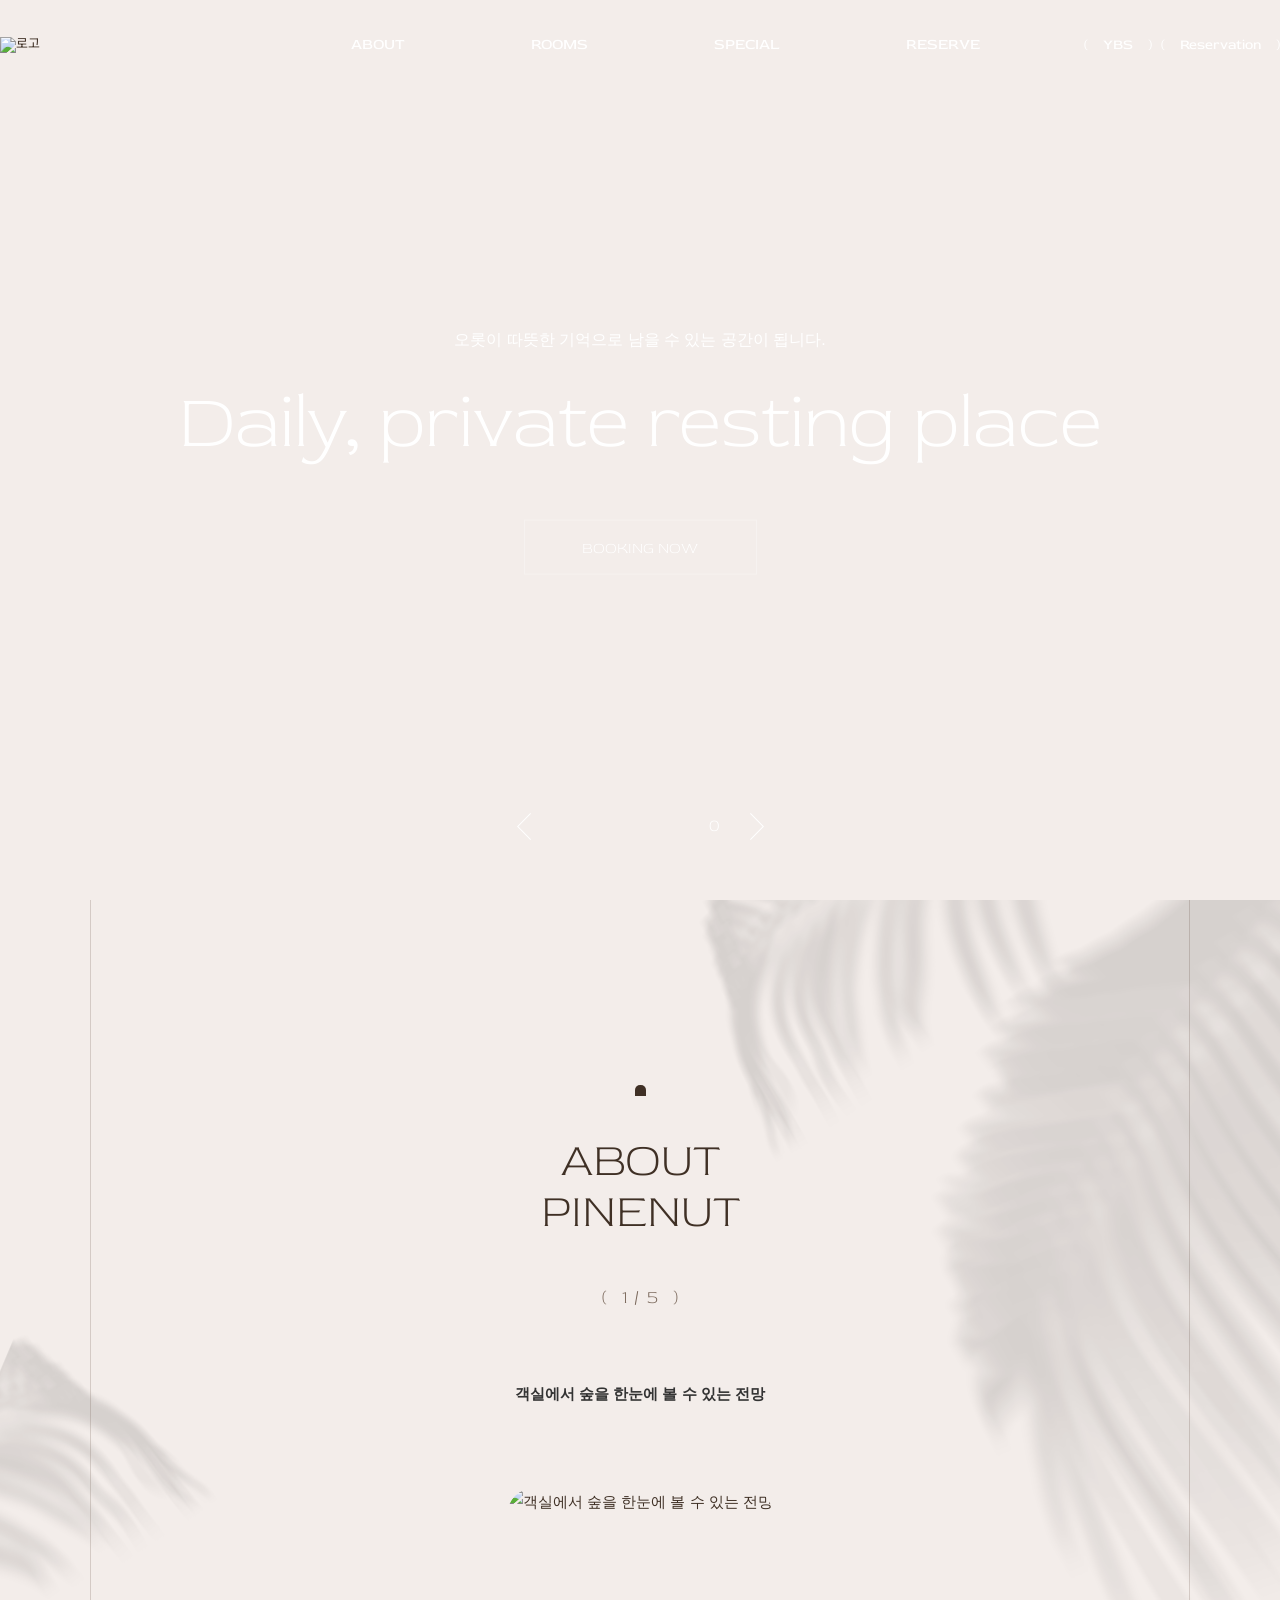
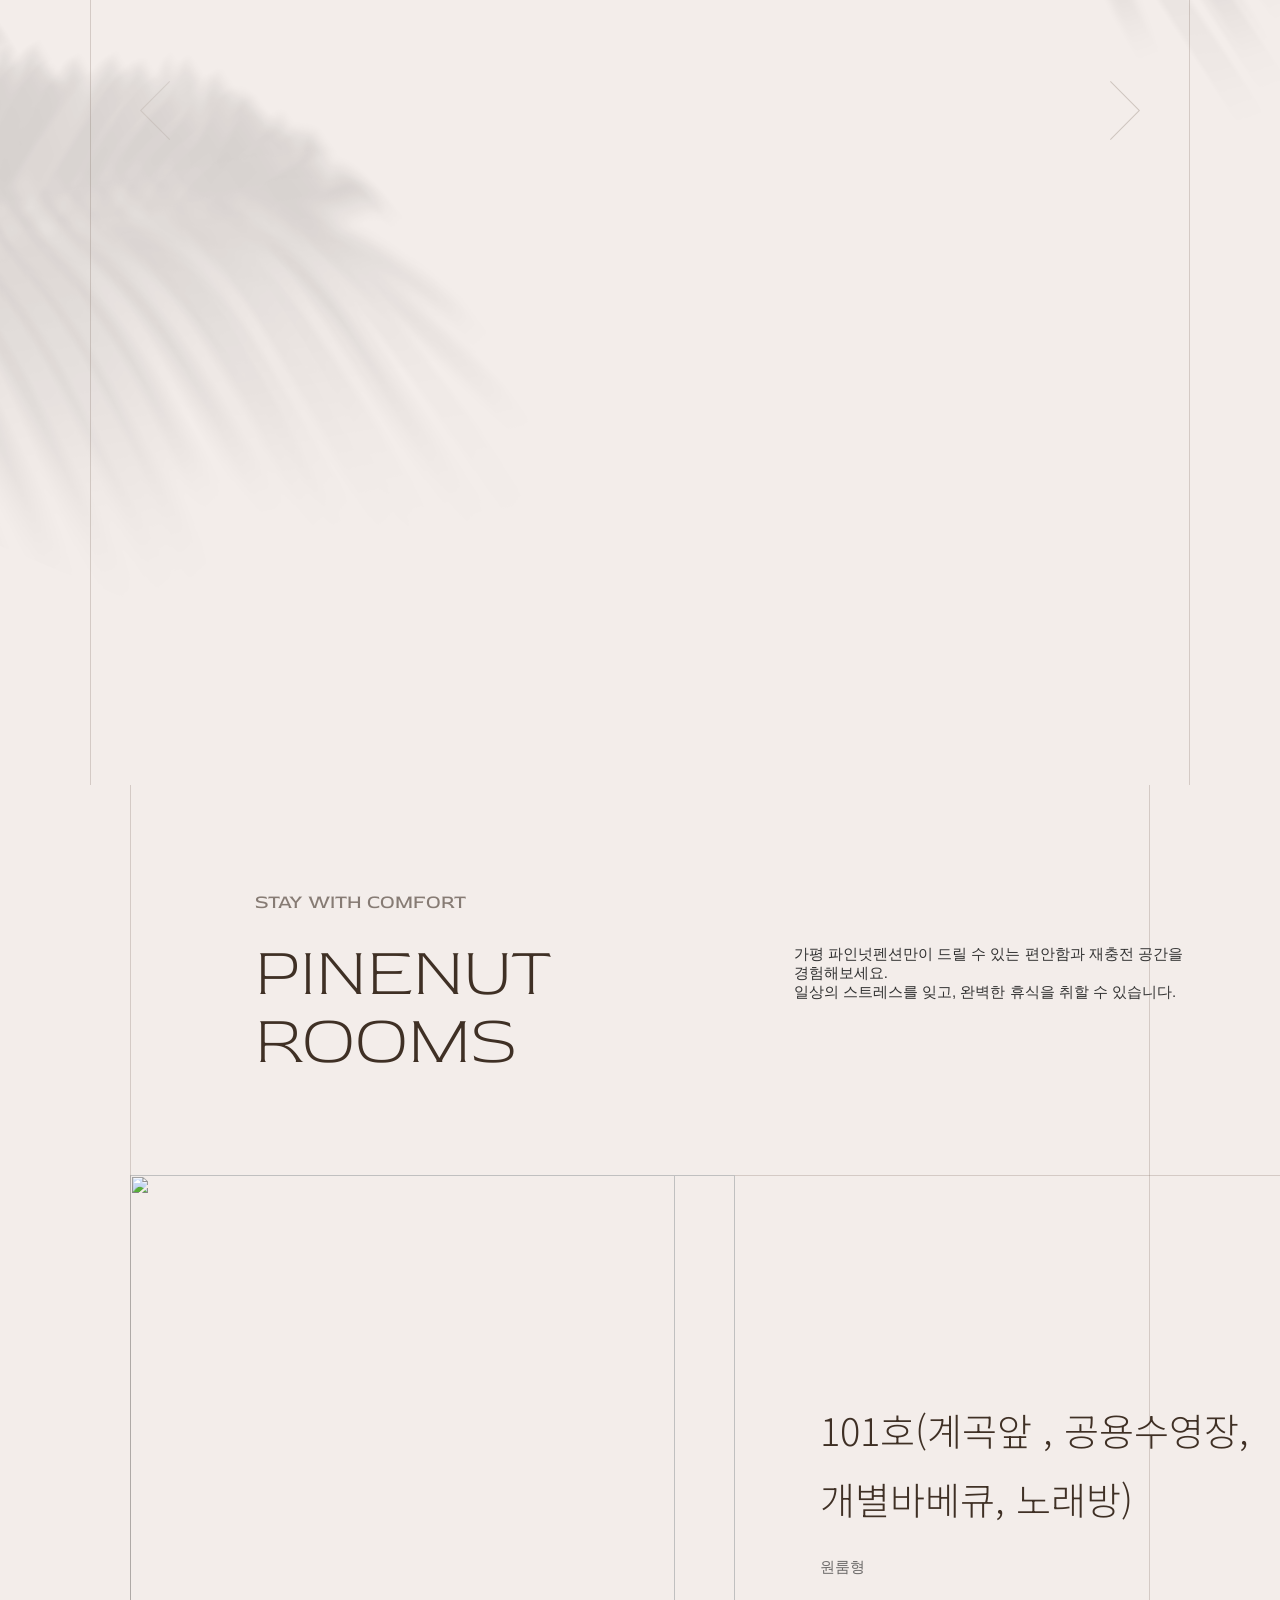
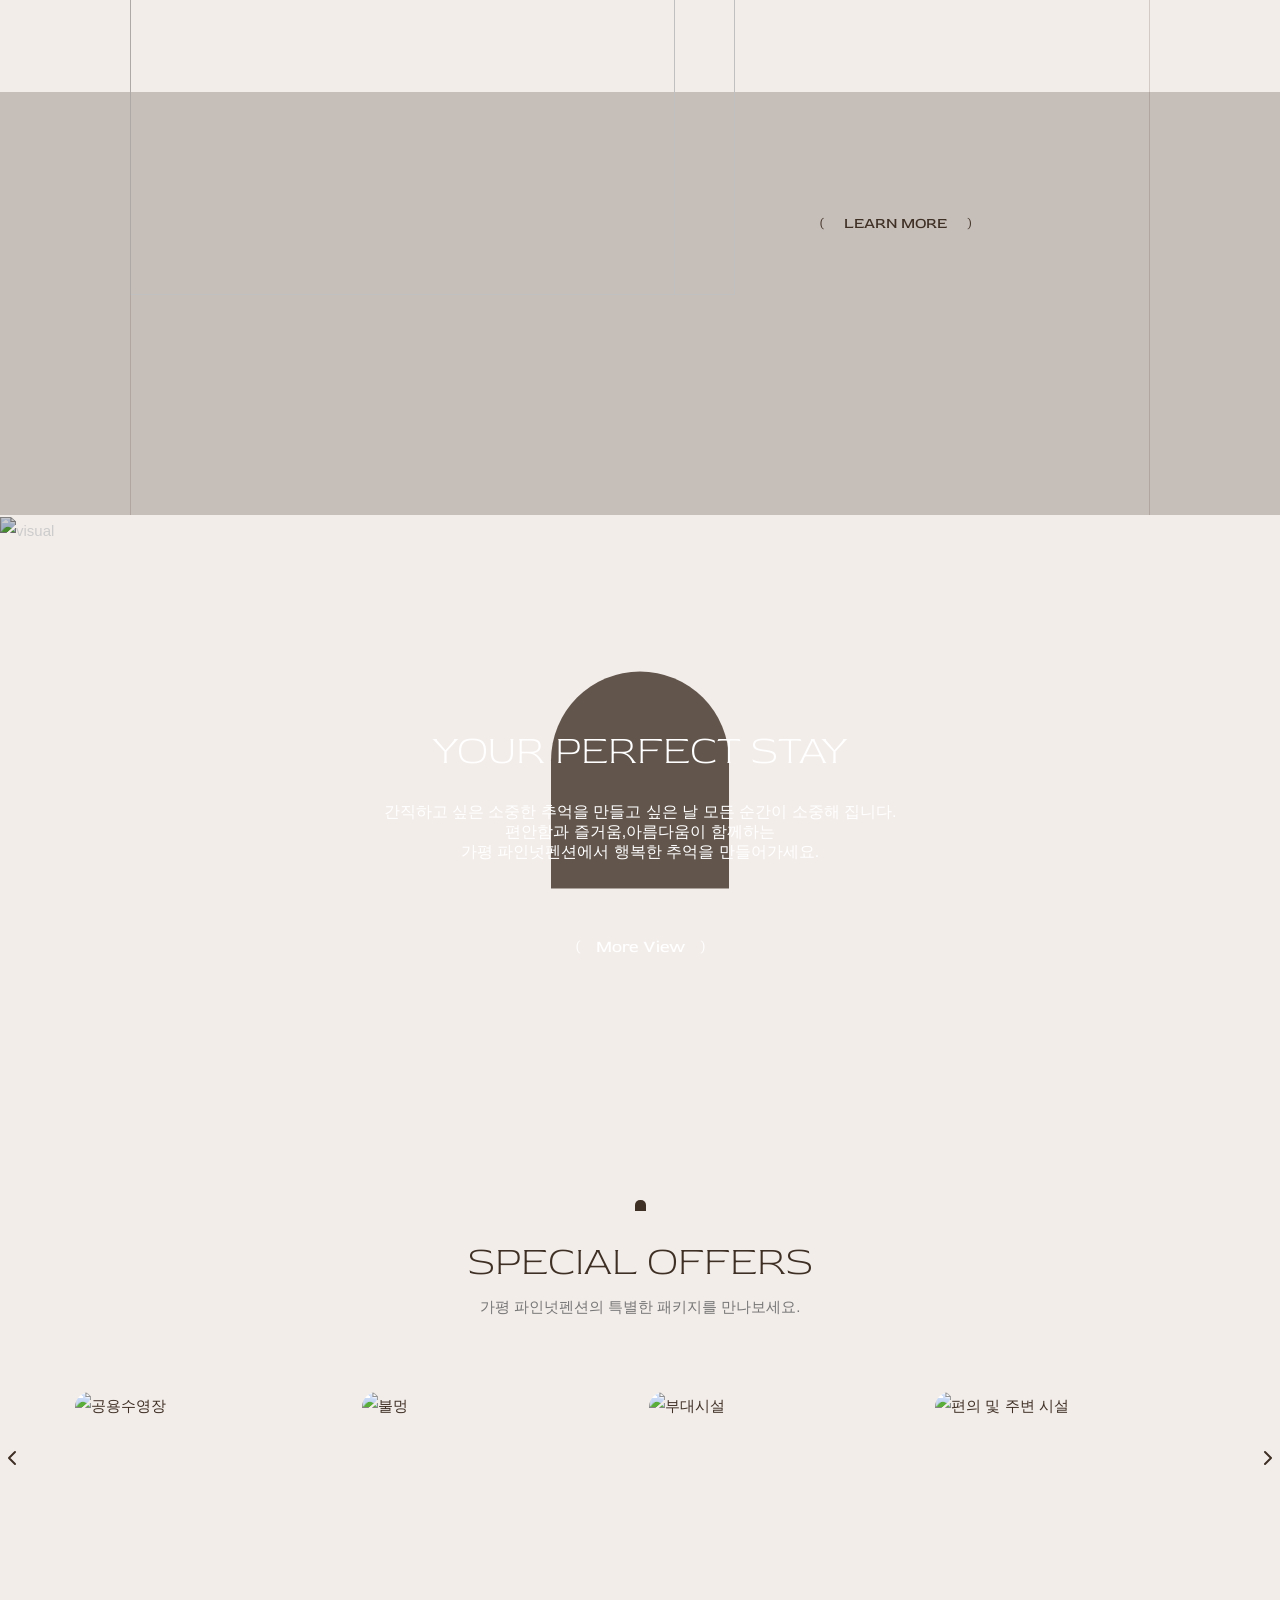
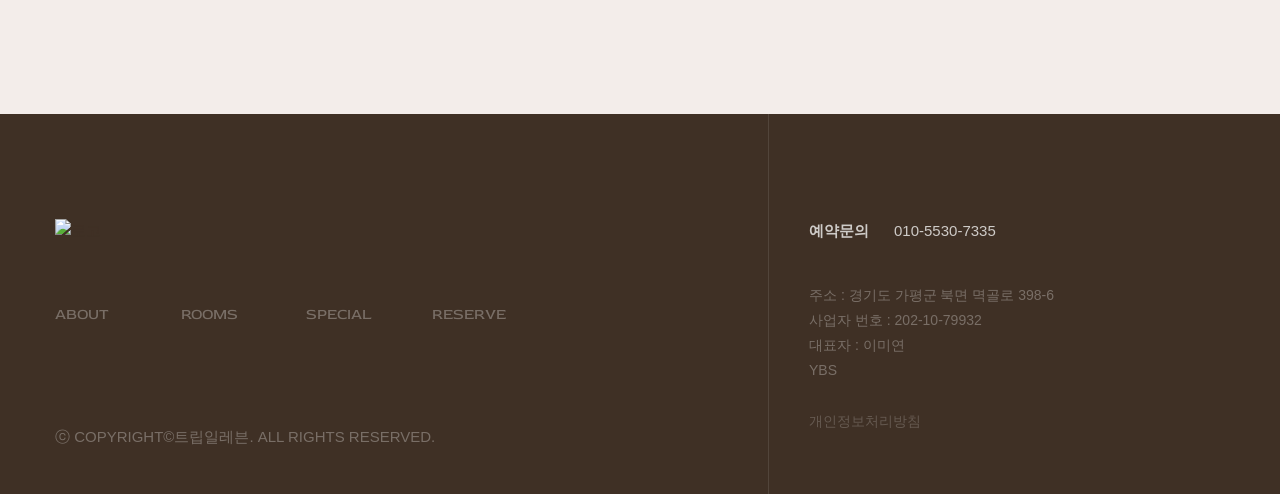
==== index.html @ 6491af7f "Deploy site files" ====
<!DOCTYPE html>
<html lang="ko">
<head>
    <meta charset="UTF-8">
    <meta name="viewport" content="width=device-width, initial-scale=1.0">
    <link rel="icon" href="data:,">
    <title>가평 파인넛펜션 - 홈</title>

    <link rel="stylesheet" href="styles/swiper-bundle.min.css" />
    <link rel="stylesheet" href="https://unpkg.com/aos@next/dist/aos.css" />
    <link rel="stylesheet" href="styles/theme.css">
    <link rel="stylesheet" href="styles/common.css">
    <link rel="stylesheet" href="styles/style.css">
    <link rel="stylesheet" href="styles/popup.css">

    <script src="https://code.jquery.com/jquery-latest.min.js"></script>
    <script src="js/swiper-bundle.min.js"></script>
    <script src="https://unpkg.com/aos@next/dist/aos.js"></script>
    <script src="js/header-footer-loader.js"></script>
  <!-- Open Graph Meta Tags for Social Media -->
  <meta property="og:type" content="website" />
  <meta property="og:title" content="가평 파인넛펜션 - 홈" />
  <meta property="og:description" content="푸른 자연과 맑은 공기가 함께하는 가평 파인넛 펜션은 조용하고 아늑한 분위기 속에서 프라이빗한 휴식을 즐길 수 있는 공간입니다." />
  <meta property="og:image" content="https://bookingplay-media.s3.amazonaws.com/item_images/2026/07/07/7Xax8EjkGIKP.jpg" />
  <meta property="og:url" content="https://pinenut.kr" />

  <!-- Twitter Card Meta Tags -->
  <meta name="twitter:card" content="summary_large_image" />
  <meta name="twitter:title" content="가평 파인넛펜션 - 홈" />
  <meta name="twitter:description" content="푸른 자연과 맑은 공기가 함께하는 가평 파인넛 펜션은 조용하고 아늑한 분위기 속에서 프라이빗한 휴식을 즐길 수 있는 공간입니다." />
  <meta name="twitter:image" content="https://bookingplay-media.s3.amazonaws.com/item_images/2026/07/07/7Xax8EjkGIKP.jpg" />
  <meta name="naver-site-verification" content="420d30ea009c12735ab26eb58b583b5fc1321a69" />
  <meta name="google-site-verification" content="0yU8gIM7d6I5ftsuNxbdwpnqr_MDn_bVInt5Iu0tErE" />
</head>
<body>
    <div id="sh_wrapper">
    <main id="sh_container">
            <!-- sh_section [s] -->
            <section id="sh_section" style="background:var(--color-primary)">
                <!-- main_banner [s] -->
                <!-- MAPPER: customFields.pages.index.sections[0].hero.images[isSelected] 동적 배경이미지 적용 -->
                <article>
                    <div id="main_banner">
                        <div class="swiper-container main_slide">
                            <div class="swiper-wrapper" data-index-hero-slides>
                                <div class="swiper-slide" style="background-size:cover;"></div>
                                <div class="swiper-slide" style="background-size:cover;"></div>
                                <div class="swiper-slide" style="background-size:cover;"></div>
                                <div class="swiper-slide" style="background-size:cover;"></div>
                                <div class="swiper-slide" style="background-size:cover;"></div>
                                <div class="swiper-slide" style="background-size:cover;"></div>
                                <div class="swiper-slide" style="background-size:cover;"></div>
                                <div class="swiper-slide" style="background-size:cover;"></div>
                                <div class="swiper-slide" style="background-size:cover;"></div>
                            </div>
                        </div>
                        <div class="txt" data-aos="fade-up">
                            <!-- MAPPER: customFields.pages.index.sections[0].hero.title, description -->
                            <div class="main_txt">
                                <p data-index-hero-description></p>
                                <span data-index-hero-title></span>
                                <a href="#!" data-booking-link>BOOKING NOW</a>
                            </div>
                        </div>
                        <div class="controls">
                            <button type="button" class="arr prev">
                                <img src="images/main_prev.png" alt="prev">
                            </button>
                            <div class="swiper-container pager">
                                <ul class="swiper-wrapper"></ul>
                            </div>
                            <div class="swiper-progress-bar">
                                <span class="slide_progress-bar"></span>
                            </div>
                            <p class="num num02">0</p>
                            <button type="button" class="arr next">
                                <img src="images/main_next.png" alt="next">
                            </button>
                        </div>
                    </div>
                </article>
                <!-- main_banner [e] -->

                <!-- atc01 [s] -->
                <article>
                    <article id="atc01">
                        <div class="all_wrap">
                            <img src="images/shadow_top.png" class="top_bg">
                            <img src="images/shadow_bottom.png" class="bottom_bg">
                            <div data-aos="fade-up" class="aos-init">
                                <div class="tit">
                                    <div class="deco"></div>
                                    <p><span>About</span><span data-essence-description>Jajakdo Aroma</span></p>
                                </div>
                                <div class="pager"></div>
                            </div>
                            <div class="swiper-container atc01_slide" data-aos="fade-up">
                                <div class="controls">
                                    <span class="arr prev"><img src="images/left.png" alt="img01"></span>
                                    <span class="arr next"><img src="images/right.png" alt="img01"></span>
                                </div>
                                <ul class="swiper-wrapper" data-essence-slides>
                                    <!-- MAPPER: customFields.pages.index.sections[0].essence.images[isSelected] 동적 생성 -->
                                </ul>
                            </div>
                        </div>
                    </article>
                </article>
                <!-- atc01 [e] -->

                <!-- roomList [s] -->
                <article>
                    <div id="roomList">
                        <div class="all_wrap">
                            <div class="tit_area room_tit" data-aos="fade-up">
                                <!-- MAPPER: gallery.title (fallback: stay with comfort), property.englishName, gallery.description -->
                                <div data-aos="fade-right">
                                    <b data-gallery-title-comfort>stay with comfort</b>
                                    <p><span data-property-english-name></span><span>rooms</span></p>
                                </div>
                                <b data-aos="fade-left" data-gallery-description></b>
                            </div>
                            <div class="wrap" data-aos="fade-up">
                                <div class="controls">
                                    <span class="arr prev">
                                        <img src="images/left.png" alt="img01">
                                    </span>
                                    <span class="arr next">
                                        <img src="images/right.png" alt="img01">
                                    </span>
                                </div>
                                <!-- MAPPER: property.rooms[].images[0].url + name + description -->
                                <div class="room_slider swiper-container">
                                    <div class="swiper-wrapper room_slide" data-index-room-slides>
                                    </div>
                                </div>
                            </div>
                        </div>
                    </div>
                </article>
                <!-- roomList [e] -->

                <!-- atc02 [s] -->
                <!-- MAPPER: customFields.pages.index.sections[0].closing.title, description, images[isSelected] -->
                <article>
                    <div id="atc02">
                        <div class="bg">
                            <img alt="visual" data-closing-image>
                        </div>
                        <div class="txt">
                            <p data-aos="fade-up" data-closing-title>your perfect stay</p>
                            <span data-aos="fade-up" data-closing-description>
                            </span>
                            <a data-aos="fade-up" href="main.html">(<span>More View</span>)</a>
                        </div>
                    </div>
                </article>
                <!-- atc02 [e] -->

                <!-- atc03 [s] -->
                <!-- MAPPER: customFields.pages.index.sections[0].signature.title, property.facilities[].images[isSelected] + name -->
                <article>
                    <div id="atc03" data-aos="fade-up">
                        <div class="tit">
                            <div class="deco"></div>
                            <p><span data-index-signature-title></span></p>
                            <b data-index-signature-description></b>
                        </div>
                        <div class="controls">
                            <span class="arr prev">
                                <svg xmlns="http://www.w3.org/2000/svg" width="24" height="24" viewBox="0 0 24 24" fill="none" stroke="currentColor" stroke-width="2" stroke-linecap="round" stroke-linejoin="round" class="feather feather-chevron-left">
                                    <polyline points="15 18 9 12 15 6"></polyline>
                                </svg>
                            </span>
                            <span class="arr next">
                                <svg xmlns="http://www.w3.org/2000/svg" width="24" height="24" viewBox="0 0 24 24" fill="none" stroke="currentColor" stroke-width="2" stroke-linecap="round" stroke-linejoin="round" class="feather feather-chevron-right">
                                    <polyline points="9 18 15 12 9 6"></polyline>
                                </svg>
                            </span>
                        </div>
                        <div class="swiper-container offer_slide" data-aos="fade-up">
                            <ul class="swiper-wrapper" data-index-facility-slides>
                            </ul>
                        </div>
                    </div>
                </article>
                <!-- atc03 [e] -->
            </section>
            <!-- sh_section [e] -->
        </section>
    </main>
    </div>

    <script src="js/preview-handler.js"></script>
    <script src="js/image-helpers.js"></script>
    <script src="js/data-mapper/core/base-mapper.js"></script>
    <script src="js/data-mapper/pages/index-mapper.js"></script>
    <script src="js/data-mapper/pages/header-footer-mapper.js"></script>
    <script src="js/common.js"></script>
    <script src="js/pages/index.js"></script>
    <div id="popup-container"></div>
    <script src="js/popup.js"></script>
</body>
</html>
---- styles/theme.css ----
/* ============================================================
   Theme CSS - 색상 및 폰트 정의 (이 파일만 교체하면 테마 변경)
   - 모든 폰트 @import 는 여기에만 둔다
   ============================================================ */

/* ===== Fonts (import는 theme.css 에만) ===== */
@import url('https://fonts.googleapis.com/css2?family=Noto+Sans+KR:wght@100;300;400;500;700&display=swap');
@import url('https://fonts.googleapis.com/css2?family=Red+Rose:wght@300;400;500;600;700&display=swap');
@import url('https://cdn.jsdelivr.net/gh/orioncactus/pretendard@v1.3.9/dist/web/static/pretendard.min.css');

:root {
  /* ===== Colors (백오피스에서 변경 가능) ===== */
  --color-primary: #f3edea;   
  --color-secondary: #3f3025;  

  /* ===== Fonts ===== */
  --font-en-main: 'Red Rose', serif;
  --font-ko-main: 'Noto Sans KR', sans-serif;   
  --font-ko-sub: 'Pretendard', sans-serif;     
}
---- styles/common.css ----
@charset "utf-8";

/* ========================== 초기화 [s] */
html, body, div, span, applet, object, iframe,h1, h2, h3, h4, h5, h6, p, blockquote, pre,a, abbr, acronym, address, big, cite, code,del, dfn, em, img, ins, kbd, q, s, samp,small, strike, strong, sub, sup, tt, var,b, u, i, center,dl, dt, dd, ol, ul, li,fieldset, form, label, legend,table, caption, tbody, tfoot, thead, tr, th, td,article, aside, canvas, details, embed, figure, figcaption, footer, header, hgroup, menu, nav, output, ruby, section, summary,time, mark, audio, video{margin:0;padding:0;border:0;font-size:100%;font:inherit;vertical-align:baseline}
article, aside, details, figcaption, figure, footer, header, hgroup, menu, nav, section{display:block}
body{line-height:1;font-family:var(--font-ko-main)}
ol, ul, dl, dt, dd{list-style:none}
blockquote, q{quotes:none}
blockquote:before, blockquote:after,q:before, q:after{content:'';content:none}
table{border-collapse:collapse;border-spacing:0}
input, button{margin:0;padding:0;font-family:var(--font-ko-main)}
input[type="submit"]{cursor:pointer}
button{cursor:pointer}
textarea, select{font-family:var(--font-ko-main)}
select{margin:0}
a{color:var(--color-secondary);text-decoration:none}
label, input, button, select, img{vertical-align:middle}
body{font-size:0.81em}
*, :after, :before{box-sizing:border-box}
*{-webkit-text-size-adjust:none}
.sound_only{display:inline-block !important;position:absolute;top:0;left:0;margin:0 !important;padding:0 !important;font-size:0;line-height:0;border:0 !important;overflow:hidden !important}

:root{--mainsize:1200px}
/* ========================== 초기화 [e] */

/* ========================== HEADER */
#sh_wrapper{position:relative;width:100%;font-size:15px;font-weight:400;color:#777;line-height:1.8;word-break:keep-all;font-family:var(--font-ko-sub)}
#sh_hd{position:relative;z-index:20;width:100%}
#sh_hd.sub{position:absolute}

#shGnb{display:flex;align-items:center;position:absolute;left:50%;transform:translateX(-50%);width:100%;height:90px;max-width:1400px}
.sh_lnb_bg{display:none;position:absolute;top:0;left:0;width:100%;height:550px;background-color:#fff}

/* 로고*/
.sh_logo {position:relative;width:140px;}
.sh_logo img {width:100%;height:auto;display:block;}
.sh_logo .logo-pc {display:block;transition:opacity .2s;}
.sh_logo .logo-m {display:none;}

/* header.on 상태일 때 */
#shGnb.on .sh_logo .logo-pc {display:none;}
#shGnb.on .sh_logo .logo-m {display:block;}

/* 메뉴 오픈(#shGnb.on) 시 로고도 대메뉴 텍스트와 동일하게 secondary 색으로 전환.
   업체별 컬러 로고 파일이 따로 없으므로, 로고 이미지의 알파를 mask 로 써서
   --color-secondary 를 칠한다. --logo-src / data-logo-ready 는 header-footer-mapper 가 주입 */
html[data-logo-ready] .sh_logo .logo-pc,
html[data-logo-ready] .sh_logo .logo-m {position:absolute;left:0;top:0;width:100%;}
html[data-logo-ready] .sh_logo .logo-pc {position:static;}
html[data-logo-ready] .sh_logo .logo-m {
    display:block;opacity:0;transition:opacity .2s;
    background-color:var(--color-secondary);
    -webkit-mask:var(--logo-src) no-repeat center / contain;
    mask:var(--logo-src) no-repeat center / contain;
}
html[data-logo-ready] .sh_logo .logo-m img {visibility:hidden;}
html[data-logo-ready] #shGnb.on .sh_logo .logo-pc {display:block;opacity:0;}
html[data-logo-ready] #shGnb.on .sh_logo .logo-m {opacity:1;}

/*header*/
#shGnb .sh_nav ul,
#shGnb .sh_nav ul .depth1, {position:absolute;left:50%;top:50%;transform:translate(-50%, -50%);width:max-content}
#shGnb .sh_nav {position:relative;z-index:90; text-align:center; font-size:0; display:block;padding-left:150px}
#shGnb .sh_nav:after {content:'';display:block;clear:both;}
#shGnb .sh_nav ul,
#shGnb .sh_nav ul .depth1 {display:inline-block;vertical-align:middle;font-size:15px;position:relative;}
#shGnb .sh_nav ul .depth1 .depth1_a {line-height:6.25;display:block;padding:0 61px;transition:none;letter-spacing:0; text-transform:uppercase;}
#shGnb .sh_nav ul .depth1 .depth1_a span{display: block;font-weight: 400;color: #fff;transition: all .2s;font-family: var(--font-en-main), var(--font-ko-sub);}
#shGnb.on .sh_nav ul .depth1 .depth1_a span{color:var(--color-secondary);}
#shGnb .sh_nav ul .depth1 .depth_box {display: block; position: absolute;left: 50%;transform: translateX(-50%);min-width: 100%; width: max-content;min-height: 145px;max-height:440px;overflow-y:auto;overflow-x:hidden;}
#shGnb .sh_nav ul .depth1 .depth_box.on {max-height:440px;opacity:1;}
/* 동적 메뉴(rooms/special)가 많을 때 소메뉴 스크롤바 */
#shGnb .sh_nav ul .depth1 .depth_box::-webkit-scrollbar {width:4px;}
#shGnb .sh_nav ul .depth1 .depth_box::-webkit-scrollbar-thumb {background:#ccc;border-radius:4px;}
#shGnb .sh_nav ul .depth1 .depth_box::-webkit-scrollbar-track {background:transparent;}
#shGnb .sh_nav ul .depth1 .depth_box li {font-size:14px;line-height:1;padding:7px 0;color:var(--color-secondary);}
#shGnb .sh_nav ul .depth1 .depth_box li + li {margin-top:5px;}
#shGnb .sh_nav ul .depth1 .depth_box li a {display: none; line-height: 1.8;text-align: center;color: #999;transition: all .2s;}
#shGnb .sh_nav ul .depth1 .depth_box li a:hover{color:red}
#shGnb.on .sh_nav ul .depth1 .depth_box li a {color:#999;display:block}


#shGnb .sh_nav .sh_nav01 {float:left;}
#shGnb .sh_nav .sh_nav02 {float:right;}
#shGnb .sh_nav_bg{position:absolute;left:0;top:100%;right:0;background:rgba(179,158,145,0.5);z-index:50;overflow:hidden;height: 0;box-sizing: border-box;height:0;transition:all .5s;}
#shGnb .sh_nav_bg.on {height:500px;}


/* 대분류  */
#shGnb.on .sh_tip{color:var(--color-secondary)}

/* 소분류 */
#shGnb .sh_lnb_s{}
#shGnb .sh_lnb_s li a{display:block;line-height:1.8;text-align:center;color:#999;transition:all .2s}
#shGnb .sh_lnb_s li a:hover{color:var(--color-secondary)}

/* 예약하기 버튼 */
#shGnb .sh_tip{position:absolute;right:0;font-size:14px;color:#fff;font-family:var(--font-en-main)}
#shGnb .sh_tip span{padding:0 15px;transition:0.2s}
#shGnb .sh_tip:hover span{padding:0 25px}

/* ybs 버튼 */
#shGnb .ybs{position:absolute;right:10%;font-size:14px;color:#fff;font-family:var(--font-en-main)}
#shGnb .ybs span{padding:0 15px;transition:0.2s}
#shGnb .ybs:hover span{padding:0 25px}

/* 반응형 메뉴 [s] */
#topmenuM{display:none;position:relative;width:100%;min-height:66px;padding:15px 15px 15px 15px;line-height:1.8;font-family:var(--font-ko-main);font-weight:400}	
/* 로고 */
#m_logo{position:relative}
#m_logo a{display:inline-block}
/* 전화걸기 */
#topmenuM .tel{display:block;position:absolute;right:15px;top:10px;width:45px;height:45px;border-radius:50%;font-size:20px;text-align:center;line-height:40px;color:#fff;background-color:#978468}

/* 상단 버튼 및 오픈메뉴 */
#m_navBtn{position:absolute;top:25px;right:15px;z-index:5;width:24px;height:30px}
#m_navBtn span{display:block;position:relative;top:50%;transform:translateY(-50%);width:100%;height:2px;background-color:#fff}
#m_navBtn span.on:before, #m_navBtn span.on:after{background-color:#000}
#m_navBtn span:before, #m_navBtn span:after{display:block;content:"";position:absolute;top:-8px;width:24px;height:2px;background-color:#fff;transition:all .1s}
#m_navBtn span:after{top:8px}
#m_navBtn.on{position:fixed}
#m_navBtn.on span{background-color:transparent}
#m_navBtn.on span:before{top:0;transform:rotate(45deg)}
#m_navBtn.on span:after{top:0;transform:rotate(-45deg)}
#mnavWrap{display:none;position:fixed;left:0;top:0;z-index:4;width:100%;height:100%;background-color:rgba(0,0,0,.7)}
#mnavWrap .inner{overflow-y:scroll;opacity:0;position:fixed;right:-40px;top:0;z-index:6;min-width:300px;width:75%;height:100%;padding:60px 0;background-color:#fff;transition:all .1s}
#mnavWrap.on .inner{opacity:1;right:0;transition:all .4s}
#mnavWrap .inner:before, #mnavWrap .inner:after{opacity:0;display:block;position:fixed;top:0;right:-40px;z-index:1;content:"";min-width:300px;width:70%;height:60px;background-color:#fff;transition:all .1s}
#mnavWrap .inner:after{top:auto;bottom:0}
#mnavWrap.on .inner:before, #mnavWrap.on .inner:after{opacity:1;right:0;transition:all .4s}
#mnavWrap .inner .mo_hd_copy{position:fixed;left:0;bottom:15px;z-index:2;min-width:300px;width:70%;font-size:12px;text-align:center;color:#888}
#mnavWrap .user_tip{padding:10px 20px;background-color:#f5f5f5}
#mnavWrap .user_tip li{display:inline-block}
#mnavWrap .user_tip li+li{margin-left:10px}
/* 대분류 */
#topmenuM .inner .aside_box .depth1{display:block;position:relative;width:100%;height:52px;padding:0 20px;border:none;border-bottom:1px solid #ddd;background:none;font-size:16px;line-height:52px;color:var(--color-secondary);text-align:left;font-family:var(--font-ko-main);font-weight:500}
#topmenuM .inner .aside_box .depth1:after{content: ""; position: absolute;top: 50%;right: 20px;transform: translateY(-50%); width: 16px;height: 11px;
background-image: url(../images/icon_down.png);background-repeat: no-repeat; background-position: 0 0;transition: all 0.3s;}
#topmenuM .inner .aside_box  .depth1.on:after{transform: rotate(180deg);}
/* 소분류 */
#topmenuM .inner .aside_box .depth_list{display:none;padding:15px 20px;border-bottom:1px solid #ddd;background-color:#f2f3f5}
#topmenuM .inner .aside_box .depth_list li a{font-size:14px;color:#777}

/* ========================== PROGRESS BAR */
.swiper-progress-bar{position:relative;width:90px;height:1px;margin-right:10px}
.slide_progress-bar{opacity:0;position:absolute;left:0;right:0;width:100%;height:1px;background:rgba(255,255,255,0.3)}
.slide_progress-bar:after{content:"";position:absolute;top:0;left:0;width:0;height:100%;background:#fff}
.swiper-progress-bar.active .slide_progress-bar{opacity:1}
.swiper-progress-bar.animate .slide_progress-bar{transition:width 3.5s linear;width:100%}
.swiper-progress-bar.animate .slide_progress-bar:after{transition:width 3.5s linear;width:100%}

@media (max-width: 1440px) {
  .swiper-progress-bar{width:75px}
}
@media (max-width: 768px) {
  .swiper-progress-bar{width:65px}
}
@media (max-width: 480px) {
  .swiper-progress-bar{width:55px}
}

/* ========================== CONTAINER */
#sh_section{background:url(../img/common/bg.jpg) repeat}
#sh_container{position:relative;width:100%;z-index:4;}
#sh_container_wrapper{position:relative;width:100%}
#sh_container_wrapper:after{display:block;visibility:hidden;clear:both;content:""}
#sh_container .section{background:url(../img/common/bg.jpg);background-repeat:repeat}

/* ========================== CONTENT */
#sh_content{position:relative;z-index:4;max-width:1200px;min-height:500px;padding:0;margin:70px auto 80px;line-height:1.6;color:#888;zoom:1}
#sh_content:after{display:block;visibility:hidden;clear:both;content:""}




/* ========================== FOOTER */
#sh_ft{overflow:hidden;width:100%;height:380px;font-size:15px;line-height:1.6;color:rgba(255, 255, 255, 0.3);background:var(--color-secondary);font-family:var(--font-ko-sub)} 
#sh_ft .flex{display:flex;align-items:flex-start;height:100%}
#sh_ft .left{display:flex;flex-direction:column;justify-content:space-between;width:60%;height:100%;padding:105px 20px 45px 210px}
#sh_ft .left .menu > a.ft-logo{display:inline-block;width:140px}
#sh_ft .left .menu > a.ft-logo img{width:100%;height:auto;display:block}
#sh_ft .left .menu .ft_nav{padding-top:60px}
#sh_ft .left .menu .ft_nav > ul{display:flex;align-items:flex-start;gap:60px}
#sh_ft .left .menu .ft_nav > ul > li{display:flex;align-items:flex-start;flex-direction:column;gap:15px}
#sh_ft .left .menu .ft_nav > ul > li > a{color:rgba(255, 255, 255, 0.3);font-size:15px;font-family:var(--font-en-main), var(--font-ko-sub);transition:0.2s}
#sh_ft .left .menu .ft_nav > ul > li > a:hover{color:rgba(255, 255, 255, 0.8)}
#sh_ft .left .menu .ft_nav > ul > li .ft_smenu li a{font-size:14px;color:rgba(255, 255, 255, 0.3);transition:0.2s}
#sh_ft .left .menu .ft_nav > ul > li .ft_smenu li a:hover{color:rgba(255, 255, 255, 0.8)}
#sh_ft .left .menu .copy{font-family:var(--font-en-main)}
#sh_ft .right{display:flex;flex-direction:column;justify-content:space-between;gap:60px;width:40%;height:100%;padding:105px 0 0 0;border-left:1px solid rgba(255, 255, 255, 0.1)}
#sh_ft .right .top{padding-left:60px}
#sh_ft .right .cs{padding-bottom:40px;color: rgba(255, 255, 255, 0.75);}
#sh_ft .right .cs p b{display:inline-block;padding-right:25px;font-size:15px;font-weight:600}
#sh_ft .right .cs p+p{margin-top:10px}
#sh_ft .right .add{font-size:14px;line-height:1.8;word-break:keep-all}
#sh_ft .right .admin{display:flex;align-items:center;gap:30px;height:105px;padding-left:60px;border-top:1px solid rgba(255, 255, 255, 0.1)}
#sh_ft .right .admin a{font-size:15px;font-weight:300;color:rgba(255, 255, 255, 0.2);font-family:var(--font-en-main)}
#sh_ft .right .admin a:hover{color:rgba(255, 255, 255, 0.8)}
#sh_ft .right .pop{display:flex;align-items:center;gap:30px;padding:26px 0 0}
#sh_ft .right .pop a{color:rgba(255, 255, 255, 0.2);transition:0.2s}
#sh_ft .right .pop a:hover{color:rgba(255, 255, 255, 0.8)}

/* ========================== QUICKLIST */
#quick_bnr{display:none;position:fixed;right:-80px;top:50%;z-index:20;transform:translateY(-50%);text-align:center;font-size:12px;letter-spacing:-.3px;transition:right .4s;font-family:var(--font-ko-main);font-weight:500}
#quick_bnr.fixed{right:10px}
#quick_bnr .tit{padding:15px 0;font-size:12px;font-weight:700;color:#fff;background-color:var(--color-secondary)}
#quick_bnr .tit p{padding-top:7px}

/* 링크 */
#quick_bnr .links{border-left:1px solid #e1e1e1;border-right:1px solid #e1e1e1}
#quick_bnr .links > li{position:relative;border-bottom:1px solid #e1e1e1;color:#999;background-color:rgba(255,255,255,.95)}
#quick_bnr .links > li.tel{padding:10px 0}
#quick_bnr .links > li.tel span{font-size:14px;line-height:17px;color:var(--color-secondary);font-family:var(--font-ko-main);font-weight:900}
#quick_bnr .links > li > p, #quick_bnr .links > li > a p{padding-top:5px}
#quick_bnr .links > li > a{display:block;padding:10px 0;color:#999;transition:all .2s}
#quick_bnr .links > li img{width: 55%;margin: 0 8px;}
#quick_bnr .kakao_pc{display:block}
#quick_bnr .kakao_pc p{display:none;flex-direction:column;justify-content:center;align-items:center;height:68px}
#quick_bnr .kakao_pc p span{margin-top:5px}
#quick_bnr .kakao_mo{display:none}
#quick_bnr .kakao_mo i{font-size:17px!important}

/* 상단으로 */
#quick_bnr .toTop{width:46px;height:46px;margin:12px auto;border-radius:50%;border:1px solid #e1e1e1;font-size:10px;line-height:1.6;color:#999;background-color:rgba(255,255,255,.95);transition:color .2s;font-family:var(--font-ko-main);font-weight:500}
#quick_bnr .toTop i{display:block;font-size:12px}

/* 지금예약 */
#fix_resv{opacity:0;display:none;position:fixed;right:0;bottom:58px;z-index:50;height:50px;margin-right:-10px;padding:0 15px 0 20px;border-radius:30px 0 0 30px;font-size:14px;text-align:center;line-height:52px;color:#fff;background-color:#978468;box-shadow:5px 5px 5px rgba(0,0,0,.2);transition:all .2s;font-family:var(--font-ko-main);font-weight:500}
#fix_resv i{padding-left:8px;font-size:13px}
#fix_resv.active{opacity:1;margin-right:0}

/* 반응형 [s] */
@media (hover:hover){
#quick_bnr .links > li > a:hover{color:var(--color-secondary)}
}
@media (max-width:1640px){
#sh_ft .left .menu .ft_nav > ul{gap:10px}
#sh_ft .left .menu .ft_nav > ul > li{width:calc(100% / 6)}
#sh_ft .left{padding:105px 20px 45px 55px}
#sh_ft .right .top{padding:0 20px 0 40px}
#sh_ft .right .admin{padding-left:40px}
}
@media (max-width:1024px){
#shGnb{display:none}
#topmenuM{display:block;position:absolute;border-bottom:1px solid rgb(255, 255, 255, 0.2)}
#sh_ft{height:583px;font-size:14px}
#sh_ft .left{padding:80px 0 40px 30px;}
#sh_ft .left .menu .ft_nav{padding-top:30px}
#sh_ft .left .menu .ft_nav > ul{flex-wrap:wrap;gap:35px}
#sh_ft .left .menu .ft_nav > ul > li{width:calc(100% / 4)}
#sh_ft .right{padding:80px 0 0 0}
#sh_ft .right .top{padding:0 10px 0 30px}
#sh_ft .right .pop{padding-top:108px}
#sh_ft .right .add{font-size:13px}
#quick_bnr{display:flex;flex-wrap:wrap;position:relative;width:100%;right:auto!important;top:auto;z-index:1;transform:none;background-color:#20231f;border-bottom:1px solid rgba(255,255,255,.1)}
#quick_bnr.main{display:flex}
#quick_bnr .tit{display:none}
#quick_bnr .toTop{display:none}
#quick_bnr .links{display:flex;justify-content:space-around;width:100%;border:none}
#quick_bnr .links+.links{background-color:rgba(0,0,0,.12)}
#quick_bnr .links > li{border:none;background:none}
#quick_bnr .links > li a{display:flex;flex-direction:column;justify-content:center;height:68px;padding:0;color:#fff}
#quick_bnr .links > li a p{padding-top:8px}
#quick_bnr .links > li.tel{display:none}
#quick_bnr .links > li .blog{font-size:12px;font-style:normal;font-family:var(--font-ko-main);font-weight:700}
#quick_bnr .kakao_pc{display:none}
#quick_bnr .kakao_mo{display:block}
#quick_bnr .links > li > a:hover{color:#fff}
}
@media (max-width:768px){
#sh_ft{height:auto;font-size:13px}
#sh_ft .flex{flex-direction:column}
#sh_ft .left{padding:60px 0 0 0;gap:45px;width:100%;text-align:center}
#sh_ft .left .menu .ft_nav > ul{flex-wrap:nowrap;gap:0px;justify-content:space-evenly}
#sh_ft .left .menu .ft_nav > ul > li{width:calc(100% / 7);align-items:center;text-align:center}
#sh_ft .left .menu .ft_nav > ul > li > a{font-size:14px}
#sh_ft .left .menu .ft_nav > ul > li .ft_smenu li a{font-size:13px}
#sh_ft .right{padding:30px 0 0 0;gap:30px;width:100%;text-align:center;border-left:none}
#sh_ft .right .top{padding:0px}
#sh_ft .right .cs{padding-bottom:30px}
#sh_ft .right .cs p b{padding-right:15px;font-size:14px}
#sh_ft .right .pop{justify-content:center;padding:20px 0}
#sh_ft .right .add{padding:0 10px}
#sh_ft .right .admin{justify-content:end;padding-left:0px;padding-right:20px;height:55px}
}
@media (max-width:480px){
#m_logo img{width:130px;}
#sh_hd.sub #topmenuM{position:relative;background-color:rgba(0,0,0, 0.7)}
#sh_hd.sub{position:relative;}
#sh_ft .left .menu .ft_nav{display:none}
#sh_ft .left{padding:50px 0 0 0;gap:20px}
#sh_ft .right{padding:20px 0 0 0;gap:20px}
#sh_ft .right .cs{padding-bottom:20px}
#sh_ft .right .cs p+p{margin-top:8px}
#sh_ft .right .pop{padding:10px 0}
#sh_ft .right .admin{padding-right:15px;gap:25px}
#sh_ft .right .admin a{font-size:14px}
#fix_resv{display:block}
}
@media (max-width:380px){
#sh_ft .left{padding:40px 0 0 0;gap:15px}
#sh_ft .right{padding:15px 0 0 0;gap:15px}
#sh_ft .right .cs{padding-bottom:15px}
#sh_ft .right .cs p+p{margin-top:5px}
#sh_ft .right .cs p b{padding-right:12px}
#sh_ft .right .admin{padding-right:10px;gap:20px;height:45px}
#sh_ft .right .admin a{font-size:13px}
}
/* 반응형 [e] */
































/* ========================== Image Placeholder Styles */
.empty-image-placeholder {
    display: block;
    width: 100%;
    height: auto;
    min-height: 200px;
    background-color: #f0f0f0;
    object-fit: contain;
}

#sh_ft [data-logo].empty-image-placeholder {
    min-height: 100px;
}
---- styles/style.css ----
@charset "utf-8";

/*공통layout*/
.for_pc {display:inline-block;}
.for_m {display:none;}
.mo {display:none;}
@media screen and (max-width:640px){
    .for_pc {display:none;}
    .for_m {display:block;}
}
.mo {display:none;}
@media screen and (max-width:480px){
    .mo {display:block;}

}
/* ========================== SNB_WRAP */
#snb_wrap{border-bottom:1px solid var(--color-primary)}
#snb_wrap ul{font-size:0;text-align:center;max-width:1250px; margin:0 auto; box-sizing:border-box; padding:0 20px;}
#snb_wrap ul:after{display:block; content:"";clear:both}
#snb_wrap li{display:inline-block;vertical-align:top;}
#snb_wrap li:nth-child(n+2){margin-left:50px;}
#snb_wrap li a{font-size:17px; color:#797979; letter-spacing:-0.02em; line-height:70px;}
#snb_wrap li.on a{color:var(--color-secondary); font-weight:500;}

#snb_wrap li i{ color:#797979;}
#snb_wrap li.on i{ color:#867165;}


#snb_wrap .desktop{display:block;}
#snb_wrap .mobile{display:none; padding:0 15px;}
#snb_wrap .mobile li{margin-left:20px; float:left;}
#snb_wrap .mobile li:first-child{margin-left:0 !important;}
#snb_wrap .snb_mobile{overflow:visible !important;}
@media only screen and (max-width:1480px) {

}
@media only screen and (max-width:1250px) {
    #snb_wrap li:nth-child(n+2){margin-left:40px;}
    #snb_wrap li a{font-size:14px;line-height:60px; }
    #snb_wrap li a:after{bottom:18px}

    #snb_wrap .mobile li{margin-left:40px}
}
@media only screen and (max-width:1100px) {

}
@media only screen and (max-width:999px) {
    #snb_wrap li:nth-child(n+2){margin-left:30px;}
    #snb_wrap li a{font-size:13px;line-height:55px; }
    #snb_wrap li a:after{bottom:16px}

    #snb_wrap .mobile li{margin-left:30px}
}
@media only screen and (max-width:860px) {
    #snb_wrap .desktop{display:none;}
    #snb_wrap .mobile{display:block; overflow:hidden; height:55px;}
}
@media only screen and (max-width:680px) {
    #snb_wrap li:nth-child(n+2){margin-left:20px;}
    #snb_wrap li a{line-height:50px;}
    #snb_wrap li a:after{bottom:14px}

    #snb_wrap li i{display:none}

    #snb_wrap .mobile{height:50px;}
    #snb_wrap .mobile li{margin-left:20px}
}
@media only screen and (max-width:480px) {

}

/* =========================== MAIN */
/* 슬라이더 */
#main_banner{position:relative}
#main_banner .main_slide{min-height:800px;height:100vh}
#main_banner .main_slide li{background:center no-repeat;background-size:cover}
#main_banner,
#main_banner .main_slide .swiper-container,
#main_banner .main_slide .swiper-slide {height:100%;}
/* 텍스트 */
#main_banner .txt{width:100%;position:absolute;left:50%;top:50%;z-index:5;transform:translate(-50%,-50%);color:#fff;letter-spacing:0}
#main_banner .txt .main_txt{color:#fff;text-align:center}
#main_banner .txt .main_txt p{padding-bottom:30px;font-size:16px;font-weight:500}
#main_banner .txt .main_txt span{font-size:75px;font-weight:300;line-height:1;font-family:var(--font-en-main)}
#main_banner .txt .main_txt a{display:block;width:233px;height:55px;margin:60px auto 0;border:1px solid rgba(255, 255, 255, 0.3);font-weight:300;line-height:55px;text-align:center;color:#fff;transition:0.2s;font-family:var(--font-en-main)}

/* 컨트롤 */
#main_banner .controls{ display:flex;align-items:center;position:absolute;bottom:60px;left:50%;z-index:101;transform:translateX(-50%);overflow:hidden;color:#fff}
#main_banner .controls button{margin-top:2px;display:inline-block;cursor:pointer;width:45px;border:none;background:none;transition:0.2s}
#main_banner .controls .num{left:auto;margin:0 15px;bottom:auto;width:auto;font-size:17px;font-weight:300;color:#fff;font-family:var(--font-en-main);line-height:29px}
#main_banner .controls .pager{margin:0 15px;width:18px;display:inline-block}
#main_banner .controls .pager ul li{opacity:0!important;text-align:center}
#main_banner .controls .pager ul li.on{opacity:1!important}

/* 프로그레스바 */
.swiper-progress-bar{position:relative;width:90px;height:1px;margin-right:10px}
.slide_progress-bar{opacity:0;position:absolute;left:0;right:0;width:100%;height:1px;background:rgba(255,255,255,0.3)}
.slide_progress-bar:after{content:"";position:absolute;top:0;left:0;width:0;height:100%;background:#fff}
.swiper-progress-bar.active .slide_progress-bar{opacity:1} 
.swiper-progress-bar.animate .slide_progress-bar{transition:width 3.5s linear;width:100%}	
.swiper-progress-bar.animate .slide_progress-bar:after{transition:width 3.5s linear;width:100%} 		 

/* 반응형 [s] */
@media (hover:hover){
    #main_banner .txt .main_txt a:hover{background:rgba(255, 255, 255, 0.2)}
    #main_banner .controls button:hover{opacity:1}
}
@media (max-width:1024px){
    #main_banner .main_slide{min-height:auto;height:625px}
    #main_banner .txt{top:42%}
    #main_banner .txt .main_txt p{padding-bottom:20px;font-size:15px}
    #main_banner .txt .main_txt span{font-size:52px}
    #main_banner .txt .main_txt a{display:flex;justify-content:center;align-items:center;margin:50px auto 0;width:200px;height:52px}
    #main_banner .controls button{width:30px}
    #main_banner .controls .pager{width:16px}
}
@media (max-width:768px){
    #main_banner .main_slide{height:485px}
    #main_banner .txt{top:45%}
    #main_banner .txt .main_txt p{padding-bottom:15px;font-size:14px}
    #main_banner .txt .main_txt span{font-size:38px}
    #main_banner .txt .main_txt a{margin:40px auto 0;width:168px;height:46px;font-size:14px}
    #main_banner .controls button{width:20px}
    #main_banner .controls button img{width:60%}
    #main_banner .controls .num{margin:0 10px;font-size:16px}
    #main_banner .controls .pager{margin:0 10px}
    #main_banner .controls .pager .swiper-wrapper{font-size:14px}
    .swiper-progress-bar{width:75px}
}
@media (max-width:480px){
    #main_banner .main_slide{height:380px}
    #main_banner .txt{top:50%}
    #main_banner .txt .main_txt p{padding-bottom:10px;font-size:13px}
    #main_banner .txt .main_txt span{font-size:28px}
    #main_banner .txt .main_txt a{margin:30px auto 0;width:150px;height:42px;font-size:13px}
    #main_banner .controls{bottom:30px;z-index:5;}
    #main_banner .controls button{width:18px}
    #main_banner .controls button img{width:52%}
    #main_banner .controls .num{margin:0 8px;font-size:15px}
    #main_banner .controls .pager{margin:0 8px}
    #main_banner .controls .pager .swiper-wrapper{font-size:13px}
    .swiper-progress-bar{width:65px}
}
@media (max-width:380px){
    #main_banner .main_slide{height:325px}
    #main_banner .txt .main_txt p{padding-bottom:8px;font-size:12px}
    #main_banner .txt .main_txt span{font-size:24px}
    #main_banner .txt .main_txt a{margin:20px auto 0;width:135px;height:38px;font-size:12px}
    #main_banner .controls{bottom:25px}
    #main_banner .controls button{margin:0px}
    #main_banner .controls button img{width:50%}
    #main_banner .controls .num{margin:0 4px}
    #main_banner .controls .pager{margin:0 4px}
    .swiper-progress-bar{width:55px}
}
/* 반응형 [e] */



/* =========================== atc01 */
#atc01{overflow:hidden;position:relative;height:1485px;padding-top:185px;font-family:var(--font-ko-sub)}
#atc01 .top_bg{position:absolute;top:-186px;right:0;width:581px;height:821px}
#atc01 .bottom_bg{position:absolute;bottom:-160px;left:0;width:528px;height:862px}
#atc01 .all_wrap{position:relative}
#atc01::before{content:"";display:inline-block;position:absolute;right:210px;top:0;width:1px;height:100%;background:rgba(120,102,89,0.25)}
#atc01::after{content:"";display:inline-block;position:absolute;left:210px;top:0;width:1px;height:100%;background:rgba(120,102,89,0.25)}

/* 타이틀 */
#atc01 .tit{display:flex;flex-direction:column;align-items:center;justify-content:center;padding-bottom:35px}
#atc01 .tit .deco{width:11px;height:11px;border-radius:5px 5px 0 0;background:var(--color-secondary)}
#atc01 .tit p{padding:40px 0 20px;font-size:46px;font-weight:300;line-height:1.1;color:var(--color-secondary);text-align:center;text-transform:uppercase;font-family:var(--font-en-main)}
#atc01 .tit p span{display:block;font-weight:300;color:var(--color-secondary)}

/* 컨트롤 */
#atc01 .controls{position:absolute;left:50%;top:50%;z-index:100;transform:translate(-50%,-50%);width:1000px;color:#111}
#atc01 .controls .arr{opacity:.3;position:absolute;cursor:pointer;transition:all .2s}
#atc01 .controls .arr.prev{left:0}
#atc01 .controls .arr.next{right:0}
#atc01 .controls .arr svg{width:62px;height:62px}

/* 슬라이드 */
#atc01 ul li{display:flex;flex-direction:column;align-items:center;justify-content:center;width:700px}
#atc01 ul li .txt{opacity:0;position:relative;width:100%;padding:55px 0 80px;font-weight:600;color:#333;text-align:center;transition:all .3s}
#atc01 ul li.on .txt{opacity:1}
#atc01 ul li a{overflow:hidden}
#atc01 ul li a img{transition:all .4s;}
#atc01 ul li img{width:550px;height:550px;transition:0.3s}
#atc01 ul li.on a{border-radius:328px 328px 0 0}
#atc01 ul li.on img{width:692px;height:620px;border-radius:328px 328px 0 0;transition:0.3s}
#atc01 .swiper-slide-prev{margin-top:0}
#atc01 .swiper-slide-next{margin-top:200px}


/* 페이저 */
#atc01 .pager{display:inline-block;position:relative;left:50%;transform:translateX(-50%);width:auto;font-size:0}
#atc01 .pager span{position:relative;font-size:18px;font-weight:300;color:#786659;font-family:var(--font-en-main)}
#atc01 .pager span:first-child{position:relative;margin-right:10px;padding-right:10px}
#atc01 .pager span:first-child:after{position:absolute;content:'';top:5px;right:0;width:1px;height:14px;transform:rotate(10deg);background:#786659}
#atc01 .pager span:first-child::before{content:"(";display:inline-block;position:absolute;left:-20px;width:20px;height:20px}
#atc01 .pager span:last-child::before{content:")";display:inline-block;position:absolute;right:-35px;width:20px;height:20px}

/* 모바일 우측하단 예약 버튼 (PC ( Reservation ) 스타일 → 둥근 배경) */
.ft_btn_reserve.on {position:fixed; bottom:20px; right:12px; z-index:9999;}
.ft_btn_reserve.on > a{
    display:inline-flex; align-items:center; justify-content:center;
    padding:14px 22px; border-radius:50px;
    background:var(--color-secondary); color:#fff;
    font-family:var(--font-en-main); font-size:14px; letter-spacing:0.5px;
    white-space:nowrap; box-shadow:0 4px 14px rgba(0,0,0,.25);
}
.ft_btn_reserve.on > a > span{padding:0 4px;}

/* 반응형 [s] */
@media (hover:hover){
    #atc01 .controls .arr:hover{opacity:1}
    #atc01 ul li a:hover img{transform:scale(1.04)}
}
@media (max-width:1680px){
    #atc01::before{right:130px}
    #atc01::after{left:130px}
}
@media (max-width:1380px){
    #atc01::before{right:90px}
    #atc01::after{left:90px}
}
@media (max-width:1180px){
    #atc01::before{right:40px}
    #atc01::after{left:40px}
    #atc01 .controls .arr.prev{left:65px}
    #atc01 .controls .arr.next{right:65px}
}
@media (max-width:1024px){
    #atc01{padding:90px 0;height:auto}
    #atc01 .tit{padding-bottom:30px}
    #atc01 .bottom_bg{bottom:-165px;left:-205px;width:40%;height:100%}
    #atc01 .top_bg{top:-90px;width:40%;height:100%}
    #atc01 .tit{padding-bottom:30px}
    #atc01 .tit p{padding:30px 0 10px;font-size:38px}
    #atc01 .controls{top:27px;transform:translateX(-50%)}
    #atc01 .controls .arr{opacity:1}
    #atc01 .controls .arr.prev{left:327px}
    #atc01 .controls .arr.next{right:319px}
    #atc01 .controls img{width:64%}
    #atc01 ul li .txt{padding:35px 0 60px;font-size:14px}
    #atc01 ul li a{width:100%}
    #atc01 ul li img{width:100% !important;height:380px !important}
    #atc01 ul li.on a{border-radius:248px 248px 0 0}
    #atc01 ul li.on img{width:100%;height:480px;object-fit:cover;border-radius:248px 248px 0 0}
    #atc01 .swiper-slide-next{margin-top:200px}
    #atc01 .pager span{font-size:16px}
    #atc01 .pager span:first-child{padding-right:12px}
    #atc01 .pager span:first-child::before{left:-18px}
    #atc01 .pager span:first-child:after{top:3px;height:14px}
    #atc01 .pager span:last-child::before{right:-30px}
}
@media (max-width:768px){
    #atc01{padding:70px 0}
    #atc01::after{display:none}
    #atc01::before{display:none}
    #atc01 .bottom_bg{bottom:-20px;left:-200px;width:35%}
    #atc01 .top_bg{top:-70px;width:35%}
    #atc01 .tit{padding-bottom:20px}
    #atc01 .tit p{padding:20px 0 5px;font-size:28px}
    #atc01 .controls{top:21px}
    #atc01 .controls img{width:54%}
    #atc01 .controls .arr.prev{left:344px}
    #atc01 .controls .arr.next{right:332px}
    #atc01 ul li .txt{padding:25px 0 50px;font-size:13px}
    #atc01 ul li img{height:320px}
    #atc01 ul li.on a{border-radius:215px 215px 0 0}
    #atc01 ul li.on img{height:420px;border-radius:215px 215px 0 0}
    #atc01 .pager span{font-size:15px}
    #atc01 .pager span:first-child:after{height:13px}
}
@media (max-width:640px){
    .for_m {display: block;}
}
@media (max-width:480px){
    #atc01{padding:60px 0}
    #atc01 .top_bg{display:none}
    #atc01 .bottom_bg{display:none}
    #atc01 .tit{padding-bottom:14px}
    #atc01 .tit p{padding:12px 0 2px;font-size:22px}
    #atc01 .controls{top:12px;width:100%}
    #atc01 .controls img{width:44%}
    #atc01 .controls .arr.prev{left:15%}
    #atc01 .controls .arr.next{display:flex;justify-content:end;right:15%}
    #atc01 ul li .txt{padding:15px 0 45px}
    #atc01 ul li img{height:300px}
    #atc01 ul li.on a{border-radius:182px 182px 0 0}
    #atc01 ul li.on img{height:300px;border-radius:182px 182px 0 0}
    #atc01 .swiper-slide-next{margin-top:0px}
    #atc01 .pager span{font-size:14px}
    #atc01 .pager span:first-child:after{height:12px}
    #atc01 .pager span:first-child::before{width:18px;height:18px}
    #atc01 .pager span:last-child::before{width:18px;height:18px}
}
@media (max-width:380px){
    #atc01{padding:50px 0;}
    .atc_txt {padding:50px 0 0 0;}
    #atc01 .tit{padding-bottom:12px}
    #atc01 .tit p{padding:10px 0 0 0;font-size:20px}
    #atc01 .controls{top:7px}
    #atc01 .controls .arr.prev{left:10%}
    #atc01 .controls .arr.next{right:10%}
    #atc01 ul li .txt{padding:10px 0 40px}
    #atc01 ul li img{height:275px}
    #atc01 ul li.on img{height:275px}
}
/* 반응형 [e] */

/* =========================== atc02 */
#atc02{display:flex;flex-direction:column;align-items:center;justify-content:center;position:relative;width:100%;color:#fff}
#atc02::before{content:"";display:block;position:absolute;top:50%;left:50%;transform:translate(-50%,-50%);width:178px;height:217px;z-index:1;border-radius:90px 90px 0 0;background:color-mix(in srgb, var(--color-secondary) 80%, transparent)}
#atc02 .bg{overflow:hidden;width:100%;height:795px;filter:brightness(0.8)}
#atc02 .about_bg{overflow:hidden;width:100%;height:850px;filter:brightness(0.8)}
#atc02 .bg img{width:100%;height: 100%;}

/* 텍스트 */
#atc02 .txt{position:absolute;display:flex;flex-direction:column;align-items:center;justify-content:center;top:50%;left:50%;transform:translate(-50%,-50%);z-index:2}
#atc02 .txt p{z-index:1;padding-top:117px;font-size:40px;font-weight:300;text-transform:uppercase;font-family:var(--font-en-main)}
#atc02 .txt > span{display:block;z-index:1;padding:15px 0 70px;font-size:16px;text-align:center;white-space:pre-line;line-height: 1.25;}

/* 더보기 버튼 */
#atc02 .txt a{font-size:17px;color:#fff;font-family:var(--font-en-main)}
#atc02 .txt a span{padding:0 15px;transition:0.2s}
#atc02 .txt a:hover span{padding:0 25px}

/* 반응형 [s] */
@media (max-width:1500px){
    #atc02 .bg{height:680px}
}
@media (max-width:1290px){
    #atc02 .bg{height:530px}
}
@media (max-width:1024px){
    #atc02::before{width:150px;height:190px;border-radius:75px 75px 0 0}
    #atc02 .bg{height:405px}
    #atc02 .txt p{padding-top:97px;font-size:28px}
    #atc02 .txt > span{padding:5px 0 55px;font-size:14px}
    #atc02 .txt a{font-size:16px}
}
@media (max-width:768px){
    #atc02::before{display:none}
    #atc02 .bg{height:253px}
    #atc02 .txt{width:100%}
    #atc02 .txt p{padding-top:14px;font-size:22px}
    #atc02 .txt > span{padding:3px 0 20px;width:100%;font-size:13px}
    #atc02 .txt a{font-size:15px}
}
@media (max-width:480px){
    #atc02 .bg{height:100%}
    #atc02 .bg video{height:100%}
    #atc02 .txt p{padding-top:10px;font-size:18px}
    #atc02 .txt > span{padding:0 0 18px}
    #atc02 .txt a{font-size:14px}
}
@media (max-width:380px){
    #atc02 .txt p{font-size:16px}
    #atc02 .txt > span{padding:0 0 14px}
    #atc02 .txt a{font-size:13px}
}
/* 반응형 [e] */

/* =========================== atc03 */
#atc03{position:relative;max-width:1500px;margin:0 auto;padding:155px 75px 170px}

/* 타이틀 */
#atc03 .tit{display:flex;flex-direction:column;align-items:center;justify-content:center;padding-bottom:75px}
#atc03 .tit .deco{width:11px;height:11px;border-radius:5px 5px 0 0;background:var(--color-secondary)}
#atc03 .tit p{padding:15px 0 0;font-size:40px;font-weight:300;color:var(--color-secondary);font-family:var(--font-en-main)}
#atc03 .tit p span{font-weight:300;color:var(--color-secondary)}
#atc03 .tit b{font-weight:400;font-size:15px;color:#777;text-align:center;line-height:1.25;}

/* 슬라이드 */
#atc03 .offer_slide{position:relative}
#atc03 ul li .img{overflow:hidden;border-radius:15px}
#atc03 ul li .img img{width:100%;aspect-ratio:16/9;object-fit:cover;display:block;transition:all .3s}
#atc03 ul li p span{margin-right:15px;color:var(--color-secondary);font-family:var(--font-en-main)}
#atc03 ul li .txt{width:80%;overflow:hidden;text-overflow:ellipsis;white-space:nowrap;font-weight:500;color:#aaa}
#atc03 ul li .img:hover {background:var(--color-secondary);}
#atc03 ul li .txt_box{ background: rgba(255, 255, 255, 0.71);width: 100%;height: 100%;position: absolute;top: 50%;left: 50%;transform: translate(-50%, -50%);border-radius: 15px;transition: all .3s;opacity: 0;pointer-events: none;}
#atc03 ul li .txt_box p{text-align:center;position:absolute;top:50%;left:50%;transform:translate(-50%, -50%);color: var(--color-secondary);font-size:16px;}

/* 컨트롤 */
#atc03 .controls .arr{cursor:pointer;position:absolute;top:60%;z-index:3;color:var(--color-secondary);transition:all .2s}
#atc03 .controls .arr.prev{left:0}
#atc03 .controls .arr.next{right:0}


/* 반응형 [s] */
@media (hover:hover){
    #atc03 ul li:hover .img img{transform:scale(1.08)}
    #atc03 .controls .arr:hover{color:var(--color-secondary)}
    #atc03 ul li:hover .txt_box {opacity: 1;pointer-events: auto;}
    #atc03 ul li .txt_box p { text-align: center; position: absolute;top: 50%;left: 50%;transform: translate(-50%, -50%);color: var(--color-secondary);}
}

@media (max-width:1024px){
    #atc03{padding:90px 75px 100px}
    #atc03 .tit{padding-bottom:60px}
    #atc03 .tit p{padding:5px 0 0;font-size:38px}
    #atc03 .tit b{font-size:14px}
    #atc03 .controls .arr{top:62%}
    #atc03 .controls .arr.prev{left:2.5%}
    #atc03 .controls .arr.next{right:2.5%}
}
@media (max-width:768px){
    #atc03{padding:70px 48px 80px}
    #atc03 .tit{padding-bottom:45px}
    #atc03 .tit p{font-size:28px}
    #atc03 .tit b{font-size:13px}
    #atc03 .controls .arr{top:60.2%}
    #atc03 .controls .arr.prev{left:1.5%}
    #atc03 .controls .arr.next{right:1.5%}
}
@media (max-width: 640px) {
    #atc03 ul li .txt_box {opacity: 1 !important;pointer-events: auto;}
}
@media (max-width:480px){
    #atc03{padding:60px 40px 70px}
    #atc03 .tit{padding-bottom:30px}
    #atc03 .tit p{padding-top:3px;font-size:22px}
    #atc03 .controls .arr{top:58.7%}
    #atc03 ul li .txt_box p {font-size:13px;}
}
@media (max-width:380px){
    #atc03{padding:50px 36px 60px}
    #atc03 .tit{padding-bottom:25px}
    #atc03 .tit p{padding-top:3px;font-size:20px}
    #atc03 .controls .arr{top:59.2%}
}
/* 반응형 [e] */

/* =========================== inc_room */
#roomList{position:relative;padding:0 0 0 210px}
#roomList::before{content:"";display:block;position:absolute;bottom:0;left:0;width:100%;height:423px;background:color-mix(in srgb, var(--color-secondary) 25%, transparent)}
#roomList .all_wrap{position:relative}
#roomList .all_wrap::before{content:"";display:inline-block;position:absolute;right:210px;top:0;width:1px;height:100%;background:rgba(120,102,89,0.25)}
#roomList .all_wrap::after{content:"";display:inline-block;position:absolute;left:0;top:0;width:1px;height:100%;background:rgba(120,102,89,0.25)}

/* 타이틀 */
#roomList .tit_area{display:flex;align-items:flex-start;padding:100px 0 100px 0;text-transform:uppercase}
#roomList .tit_area div{width:750px;padding-left:165px}
#roomList .tit_area div b{font-size:20px;font-weight:400;color:var(--color-secondary);opacity:0.6;font-family:var(--font-en-main)}
#roomList .tit_area div p{padding-top:20px;font-size:56px;font-weight:300;line-height:1.2;color:var(--color-secondary);font-family:var(--font-en-main)}
#roomList .tit_area div p span{display:block;font-weight:300;line-height:1;color:var(--color-secondary)}
#roomList .tit_area > b{padding-top:60px;font-weight:400;white-space:pre-line;line-height: 1.25;color:#333;}

/* 슬라이드*/
#roomList .room_slide{height:720px;padding-bottom:220px}
#roomList .room_list{display:flex;position:relative;pointer-events:none}
#roomList .room_list.on{pointer-events:auto}
#roomList .room_list a.link {position:absolute;left:0;top:0;width:50%;height:100%;z-index:1; pointer-events: auto; }
#roomList .room_list .img{opacity:1;transform:translateX(-60px);width:750px;;background:center no-repeat;background-size:cover;transition:all .8s cubic-bezier(0.165, 0.840, 0.440, 1)}
#roomList .room_list .info{opacity:0;transform:translateX(60px);display:flex;flex-flow:column;position:relative;width:calc(100% - 750px);padding:238px 0 0 100px;border-top:1px solid rgba(120, 102, 89, 0.25);transition:all .8s cubic-bezier(0.165, 0.840, 0.440, 1)}
#roomList .room_list .info .name{padding-bottom:20px;font-size:38px;font-weight:300;color:var(--color-secondary);text-transform:uppercase;font-family: var(--font-ko-main);}
#roomList .room_list .info .desc{padding-top:60px;color:#333;opacity:0.7;word-break:keep-all}
#roomList .room_list .info ul{display:flex;align-items:center;gap:35px}
#roomList .room_list .info ul li{display:flex;position:relative;color:#333;opacity:0.7}
#roomList .room_list .info ul li::before{content:"";display:inline-block;position:absolute;top:50%;transform:translateY(-50%);right:-15px;width:1px;height:9px;background-color:rgba(0, 0, 0, 0.2)}
#roomList .room_list .info ul li:last-child::before{display:none}
#roomList .room_list .info ul li span{width:25%;font-weight:600;color:#333;opacity:0.7}
#roomList .room_list.on .img{opacity:1;transform:translateX(0)}
#roomList .room_list.on .info{opacity:1;transform:translateX(0)}

/* 컨트롤 */
#roomList .controls{position:absolute;left:54%;top:45%;z-index:2;transform:translate(-50%,-50%);width:8%;color:#111;display:none;}
#roomList .controls .arr{opacity:1;position:absolute;cursor:pointer;transition:all .2s;}
#roomList .controls .arr.prev{left:0;width: 60px;height: 60px;display: flex;align-items: center;justify-content: center;cursor: pointer;transition: all .2s;}
#roomList .controls .arr.next{right:0;width: 60px;height: 60px;display: flex;align-items: center;justify-content: center;cursor: pointer;transition: all .2s;}
#roomList .controls .arr svg{width:40px;height:40px}
#roomList .controls img {width:30%;}

/* 페이지 */
#roomList .wrap{position:relative}
#roomList .tabs{display:none;align-items:start;justify-content:flex-end;position:absolute;left:-15%;top:45px;z-index:10;text-align:center;line-height:35px;font-size:15px;font-weight:300;color:var(--color-secondary)}
#roomList .swiper-pagination-bullet{position:relative;width:60px;height:35px;border-radius:100%;font-size:15px;color:var(--color-secondary);font-weight:300;background:none;opacity:1;font-family:var(--font-en-main)}
#roomList .swiper-pagination-bullet::before{content:"";display:inline-block;position:absolute;top:48%;left:50%;transform:translate(-50%, -50%);width:35px;height:35px;z-index:-99;border-radius:100%;background:rgba(176,159,141,0.25);opacity:0;transition:0.2s}
#roomList .swiper-pagination-bullet.on::before{opacity:1}

/* btn */
#roomList .room_btn{display:block;position:relative;z-index:999;margin-top:170px;text-transform:uppercase;color:var(--color-secondary);cursor:pointer;font-family:var(--font-en-main)}
#roomList .room_btn span{display:inline-block;padding:0 20px;transition:0.2s;z-index:11;}


/* layout */
.pre-wrap .info{ max-width:1096px; padding:0 20px; margin:0 auto; box-sizing:border-box;}
.pre-wrap .tit{display:flex;flex-direction:column;align-items:center;justify-content:center;padding:100px 0 100px 0}
.pre-wrap .tit .deco{width:11px;height:11px;border-radius:5px 5px 0 0;background:var(--color-secondary)}
.pre-wrap .tit p{margin-top:15px;font-size:40px;font-weight:300;color:var(--color-secondary);font-family:var(--font-en-main)}
.pre-wrap .tit p span{font-weight:300;color:var(--color-secondary)}
.pre-wrap .tit b{font-weight:400;font-size:15px;color:#777;text-align:center;line-height:1.25;} 
.pre-wrap .vimg{max-width:1096px; box-sizing:border-box; margin:0 auto;padding:0px 20px 40px;position:relative;}
.pre-wrap .vimg .img {display:block;width:100%;height:auto;animation-delay: 0.6s;}


/* 반응형 [s] */
@media (hover:hover){
    #roomList .controls .arrr:hover{opacity:1}
    #roomList .room_btn:hover span{padding:0 30px}
}
@media (max-width:1680px){
    #roomList{padding:0 0 0 130px}
    #roomList .all_wrap::before{right:130px}
    #roomList .tit_area div{padding-left:125px;width:665px}
    #roomList .tit_area div b{font-size:19px}
    #roomList .tit_area div p{font-size:68px}
    #roomList .room_list img{width:43%}
    #roomList .room_list .info{padding:220px 0 0 85px;transform:none;width:57%}
    #roomList .tabs{left:-11%;}
    #layout .bg:before {right:130px;}
    #layout .bg:after {left:130px;}
}

@media (max-width:1250px) {
    #roomList .controls {left: 66%;width: 12%;}
    #roomList .all_wrap::before{right:90px}      
}
@media (max-width:1180px){
    #roomList{padding:0 0 0 40px}
    #roomList .all_wrap::before{right:40px}
    #roomList .tit_area div{width:478px}
}
@media (max-width:1024px){
    #roomList::before{height:280px}
    #roomList .tit_area{flex-direction:column;padding-bottom:65px;padding-left:20px}
    #roomList .tit_area > b{padding-top:20px;font-size:14px}
    #roomList .tit_area div{padding-left:0px;width:auto}
    #roomList .tit_area div b{font-size:16px}
    #roomList .tit_area div p{padding-top:15px;font-size:38px}
    #roomList .room_slide{padding-bottom:125px;height:455px}
    #roomList .room_list .img{transform:translateX(-30px);width:48%}
    #roomList .room_list .info{padding:90px 0 0 45px;width:52%}
    #roomList .room_list .info .name{padding-bottom:15px;font-size:28px}
    #roomList .room_list .info ul{gap:30px}
    #roomList .room_list .info ul li{font-size:14px}
    #roomList .room_list .info .desc{padding-top:40px;font-size:14px}
    #roomList .room_btn{margin-top:120px}
    #roomList .tabs{top:3%;left:-8%}
    #roomList .swiper-pagination-bullet{width:50px}
    #roomList .controls {top: 40%;left: 58%;width:10%;}
    #roomList .controls .arr.next {width:40px;height:40px;}
    #roomList .controls .arr.prev {width:40px;height:40px;}
    #roomList .controls img {width:24%}
    .pre-wrap .tit {padding:65px 0 65px 0}
    .pre-wrap .tit p{font-size:25px}

}
@media (max-width:999px){
    .pre-wrap .vimg:after{height:30px; top:-15px;}
    .pre-wrap .vimg .stit{margin-top:20px;font-size:13px;}

}
@media (max-width:875px){
    #roomList .controls {width:11%;left:59%}

}
@media (max-width:840px){
    #roomList .controls {width:11%;}

}
@media (max-width:768px){
    #roomList{padding:0px}
    #roomList::before{height:250px}
    #roomList .all_wrap::after{display:none}
    #roomList .all_wrap::before{display:none}
    #roomList .tit_area{padding:45px 0px 45px 0;align-items:center;text-align:center}
    #roomList .tit_area > b{padding-top:15px}
    #roomList .tit_area div b{font-size:14px}
    #roomList .tit_area div p{padding-top:10px;font-size:28px}
    #roomList .controls {display:block}
    #roomList .room_slide{padding-bottom:70px;height:auto}
    #roomList .room_list{flex-direction:column;gap:30px}
    #roomList .room_list .img{margin:auto;width:80%;height:350px;transform:none;order:2}
    #roomList .room_list .info{align-items:center;padding:70px 0 0 0;margin:0 auto;width:100%}
    #roomList .room_list .info .name{padding-bottom:10px;font-size:20px}
    #roomList .room_list .info ul{gap:20px}
    #roomList .room_list .info ul li::before{right:-10px}
    #roomList .room_list .info .desc{padding-top:20px;text-align:center}
    #roomList .room_btn{margin-top:25px}
    #roomList .swiper-pagination-bullet{width:40px}
    #roomList .controls { top: 58%; left: 50%;width: 95%;}
    #roomList .room_list a.link {position: absolute;left: 9%;top: 38%;width: 81%;height: 62%;z-index: 1;pointer-events: auto;}
    .pre-wrap .tit {padding:45px 0 45px 0}
    .pre-wrap .tit p{font-size:28px}
}
@media only screen and (max-width:680px) {
}
@media (max-width:640px){
    #roomList .controls {top:58%;left: 50%;}
    #roomList .room_list .img {width:70%;}
    #layout .vimg {max-width:600px;}
    #layout .vimg .img {height:300px;}
}
@media (max-width:580px){
    #roomList .room_list .link{position: absolute;left: 15%;top: 45%;width: 70%;height: 70%;}
    #layout .vimg {max-width:500px;}
    #layout .vimg .img {height:280px;}
}
@media (max-width:480px){
    #roomList::before{height:210px}

    #roomList .tit_area{padding:40px 0 40px;margin:auto;width:90%}
    #roomList .tit_area > b{padding-top:10px;font-size:13px;white-space:normal}
    #roomList .tit_area div b{font-size:13px}
    #roomList .tit_area div p{padding-top:5px;font-size:22px}
    #roomList .room_slide{padding-bottom:60px}
    #roomList .room_list{gap:25px}
    #roomList .room_list .img{width:65%;height:200px}
    #roomList .room_list .info{padding:60px 0 0 0}
    #roomList .room_list .info .name{padding-bottom:5px;font-size:18px}
    #roomList .room_list .info ul li{font-size:13px}
    #roomList .room_list .info .desc{padding-top:10px;font-size:13px}
    #roomList .room_btn{margin-top:20px}
    #roomList .room_btn span{font-size:14px}
    #roomList .swiper-pagination-bullet{width:35px;font-size:14px}
    #roomList .swiper-pagination-bullet::before{top:50%;width:30px;height:30px}
    #roomList .room_list a.link {position: absolute;left: 16%;top: 46%;width: 67%;height: 55%;transform: translate();z-index: 1;pointer-events: auto;}
    .pre-wrap .tit {padding:40px 0 40px 0;}
    .pre-wrap .tit p{font-size:22px}
}
@media (max-width:390px){
    #roomList::before{height:175px}
    #roomList .room_list .link {top: 43%;width: 70%;height: 57%;}
    #roomList .tit_area{padding:30px 0 30px}
   #roomList .room_tit {padding:0px 0 50px}
    #roomList .tit_area > b{padding-top:8px}
    #roomList .tit_area div p{padding-top:3px;font-size:20px}
    #roomList .room_list{gap:23px}
    #roomList .room_list .img{height:220px;width:70%}
    #roomList .room_list .info .name{padding-bottom:8px;font-size:16px}
    #roomList .room_list .info .desc{padding-top:8px}
    #roomList .room_btn{margin-top:18px}
    #roomList .room_btn span{font-size:13px}
    #roomList .swiper-pagination-bullet{width:32px;font-size:13px}
    #roomList .swiper-pagination-bullet::before{top:48%}
    #roomList .controls .arr.next,
    #roomList .controls .arr.prev{width: 30px;height: 30px;}
    .pre-wrap .tit {padding: 30px 0 30px 0;}
}
/* 반응형 [e] */

/*============객실 페이지==================*/
#main_banner .room_pre {width: 100%; height: auto;}
.preview {padding-top: 100px;}

/* 반응형[s] */
/* =========================== PAGE */
#expense1004{position:relative;margin:100px auto 0;font-size:15px;line-height:1.5;color:#777;font-family:var(--font-ko-sub)}
#expense1004 .pl{white-space:pre-line;padding-top:30px;}
#expense1004 *{word-break:keep-all}
#expense1004 .inner{max-width:var(--mainsize);margin:0 auto;padding:100px 0}

#expense1004 .tit{margin-bottom:50px}
#expense1004 .tit .deco{display:block;width:11px;height:11px;margin:0 auto;border-radius:5px 5px 0 0;background:var(--color-secondary)}
#expense1004 .tit h1{margin-top:15px;font-size:30px;font-weight:300;color:var(--color-secondary);text-align:center;text-transform:uppercase;font-family:var(--font-en-main)}
#expense1004 .tit h1 span{color:var(--color-secondary)}

#expense1004 .room_vw{position:relative;color:#fff;text-align:center}
#expense1004 .room_vw:after{position:absolute;content:'';z-index:-1;top:0;left:0;width:100%;height:565px;background:var(--color-secondary)}
#expense1004 .room_vw h2{padding:30px 0 20px;font-size:25px;font-weight:300;text-transform:uppercase;font-family:var(--font-ko-sub)}
#expense1004 .room_vw p{opacity:.5}
#expense1004 .rv_slider{position:relative;margin:100px 80px 0}
#expense1004 .rv_slider .arrow{position:absolute;display:flex;justify-content:space-between;width:35%;left:50%;top:50%;transform:translateX(-50%)}
#expense1004 .rv_slider .arrow span{cursor:pointer;opacity:.5;transition:all .3s}
#expense1004 .rv_slider li{overflow:hidden;display:flex;align-items:center;justify-content:center;width:575px;height:400px;}
#expense1004 .rv_slider li img{width:70%;transition:all .3s}
#expense1004 .rv_slider li.on{border-radius:400px 400px 0 0;height:500px;}

#expense1004 .room_if{color:var(--color-secondary)}
#expense1004 .room_if .txt{font-size:17px;color:#333}
#expense1004 .room_if .info{display:block;gap:80px;margin-top:50px}
#expense1004 .room_if h3{margin-bottom:15px;font-size:18px;font-weight:700;color:var(--color-secondary)}
#expense1004 .room_if .dot li{line-height:1.7}
#expense1004 .room_if .dot li:before{display:inline-block;content:'';width:3px;height:3px;margin-right:10px;border-radius:50px;vertical-align:4px;background:var(--color-primary)}
#expense1004 .l_cont{width:100%}
#expense1004 .l_cont .list{display:flex;flex-wrap:wrap;gap:15px 30px;width:90%}
#expense1004 .l_cont .list dl{display:flex;gap:5px}
#expense1004 .l_cont .list dt{font-weight:700;color:var(--color-secondary)}
#expense1004 .l_cont .list dd{opacity:.7}

#expense1004 .cost{margin:45px 0;padding:45px 0;border-top:1px solid #e1e1e1;border-bottom:1px solid #e1e1e1}
#expense1004 .cost li{display:block;justify-content:space-between}
#expense1004 .cost li+li{margin-top:30px}
#expense1004 .cost li p{font-weight:700}
#expense1004 .cost li .tbl_area{width:85%;border:1px solid #e1e1e1;font-size:14px;text-align:center}
#expense1004 .cost li .tbl_area table{width:100%}
#expense1004 .cost li .tbl_area table *{padding:5px;font-weight:500}
#expense1004 .cost li .tbl_area th{width:33.33%;background:var(--color-primary)}
#expense1004 .cost li .tbl_area th+th{border-left:1px solid #e1e1e1}
#expense1004 .cost li .tbl_area td+td{border-left:1px solid #e1e1e1}

#expense1004 .r_cont{width:10%;position: absolute;top: 9%;left: 50%;transform: translateX(-50%);}
#expense1004 .golink{margin-bottom:0px}
#expense1004 .golink li+li{margin-top:10px}
#expense1004 .golink li a{display:block;height:100%;padding:8px 0;border:1px solid #fff;border-radius:50px;font-size:15px;font-weight:400;color:#fff;text-align:center;text-transform:uppercase;font-family:var(--font-ko-sub);transition:all .3s;opacity:.5;}
#expense1004 .check{padding:40px;border-radius:13px;background:var(--color-primary)}
#expense1004 .check div+div{margin-top:30px}


#expense1004 .vimg{max-width:var(--mainsize); margin:0 auto;margin-top:50px; position:relative; box-sizing:border-box; padding:0 0px;}
#expense1004 .vimg ul{max-width:var(--mainsize); margin:0 auto;margin-top:50px;margin-bottom:50px;}
#expense1004 .vimg ul:after{display:block; content:"";clear:both}
#expense1004 .vimg li{float:left;width:calc(50% - 10px);overflow:hidden; height:330px; background-size:cover !important;}
#expense1004 .vimg li:nth-child(even){float:right;}
#expense1004 .vimg li:nth-child(n+3){margin-top:20px;}
#expense1004 .vimg li img{display:none; width:100%;}
#expense1004 .vimg li img{transform:scale(1.1);  transition:transform 1s cubic-bezier(.33,.02,0,.93)}
#expense1004 .vimg li:hover img{transform:scale(1.1) translateX(-4%)}
#expense1004 .vimg li:nth-child(1){animation-delay:0.3s;}
#expense1004 .vimg li:nth-child(2){animation-delay:0.45s;}
#expense1004 .vimg li:nth-child(3){animation-delay:0.6s;}
#expense1004 .vimg li:nth-child(4){animation-delay:0.75s;}

@media(hover:hover){
    #expense1004 .golink li a:hover{border:1px solid var(--color-secondary);color:#fff;background:var(--color-secondary)}
    #expense1004 .rv_slider .arrow span:hover{opacity:1}
}
@media(max-width:1550px){
    #expense1004 .rv_slider li {height:350px;}
    #expense1004 .rv_slider li.on{height:400px;}

}
@media(max-width:1250px){
    #expense1004 .rv_slider {margin:100px 80px 0;}
    #expense1004 .rv_slider li {height:350px;}
}
@media(max-width:1200px){
    #expense1004 .rv_slider li {height:350px;}
    #expense1004 .rv_slider li.on {height:350px;}
    #expense1004 .r_cont {width:15%;top:10%}
}
@media(max-width:1180px){
    #expense1004 .r_cont {width:13%;top:10%;}
    #expense1004 .room_vw h2 {padding:30px 0 10px;}
    #expense1004 .rv_slider {margin:110px 80px 0;}
}

@media(max-width:1024px){
    #expense1004{margin:70px auto 50px}
    #expense1004 .tit h1{font-size:25px}
    #expense1004 .inner{padding:0 15px}
    #expense1004 .room_vw h2{padding:35px 0 15px}
    #expense1004 .rv_slider{margin:30px 0 0}
    #expense1004 .rv_slider .arrow{position:unset;display:block;width:auto;margin-bottom:20px;transform:none}
    #expense1004 .room_if{margin-top:50px}
    #expense1004 .room_if .txt{font-size:16px}
    #expense1004 .room_if h3{font-size:16px}
    #expense1004 .room_if .info{gap:45px}
    #expense1004 .rv_slider {margin:120px 0 0;}
    #expense1004 .check{padding:25px}
    #expense1004 .vimg{margin-top:120px;}
    #expense1004 .vimg li{height:290px}

}
@media(max-width:999px) {
    #expense1004 .rv_slider {margin:70px 0 0;}
    #expense1004 .rv_slider li {height:320px;}
    #expense1004 .rv_slider li.on {height:380px;}
    #expense1004 .r_cont {top:10.5%;width:17%;}
    #expense1004 .vimg{margin-top:90px;}
    #expense1004 .vimg ul{margin-top:30px;}
    #expense1004 .vimg li{height:210px}

}
@media(max-width:860px) {
    #expense1004 .rv_slider {margin:90px 0 0;}   
    #expense1004 .r_cont {top:11%;}
    #expense1004 .r_cont {width:17%;}
}

@media(max-width:768px){

    #expense1004{font-size:14px}
    #expense1004 .tit{margin-bottom:20px}
    #expense1004 .room_if .info{flex-direction:column}
    #expense1004 .room_if .l_cont{width:100%}
    #expense1004 .r_cont {top:10%;}
    #expense1004 .room_if .txt{font-size:15px}
    #expense1004 .rv_slider{margin:80px 0 0}
    #expense1004 .rv_slider li{width:400px;height:350px}
    #expense1004 .rv_slider li.on {height:350px;}
    #expense1004 .room_vw{padding:50px 0;background:var(--color-primary)}
    #expense1004 .room_vw h2{padding:0 0 15px}
    #expense1004 .room_vw p{padding:0 10px}
    #expense1004 .room_vw:after{display:none}
    #expense1004 .room_if h3{margin-bottom:5px;font-size:15px}
}
@media(max-width:680px){
    #expense1004 .r_cont {width:22%;}
    #expense1004 .vimg{margin-top:60px;}
    #expense1004 .vimg li{background:none !important; height:auto;width:calc(50% - 5px);}
    #expense1004 .vimg li:nth-child(n+3){margin-top:10px;}
    #expense1004 .vimg li img{display:block;}
}
@media(max-width:580px){
    #expense1004 .tit{margin-bottom:20px}
    #expense1004 .room_vw h2{font-size:22px}
    #expense1004 .rv_slider li{height:280px}
    #expense1004 .rv_slider li.on {height:300px;}
    #expense1004 .r_cont{width:30%;top:11%;}
}

@media(max-width:480px){
    #expense1004{margin:35px auto}
    #expense1004 .tit h1{margin-top:8px;font-size:23px}
    #expense1004 .room_vw {padding: 40px 0 60px;}
    #expense1004 .rv_slider{margin:20px}
    #expense1004 .rv_slider li{height:310px}
    #expense1004 .rv_slider li.on {height:310px;}
    #expense1004 .vimg li{background:none !important; height:auto;width:auto; float:none !important;}
    #expense1004 .vimg li:nth-child(n+2){margin-top:10px;}   
    #expense1004 .r_cont {top:23.2%;width:37%;}
}
@media(max-width:400px) {
    #expense1004 .r_cont {top:25%;}
}
@media(max-width:390px){
    #expense1004 .rv_slider li{height:270px}
    #expense1004 .rv_slider li.on {height:270px;}
    #expense1004 .r_cont {width:40%;top:23.5%;}
    #expense1004 .r_cont2 {top:24%;}
}

/* =========================== 객실 세부[e] */


/*============스페셜 페이지==================*/
#facility1005{position:relative;margin:100px auto 50px;font-size:15px;line-height:1.5;color:#777;font-family:var(--font-ko-sub)}
#facility1005 .pl{white-space:pre-line}
#facility1005 *{word-break:keep-all}
#facility1005 .inner{max-width:var(--mainsize);margin:0 auto}

#facility1005 .tit{margin-bottom:50px}
#facility1005 .tit .deco{display:block;width:11px;height:11px;margin:0 auto;border-radius:5px 5px 0 0;background:var(--color-secondary)}
#facility1005 .tit h1{margin-top:15px;font-size:30px;font-weight:300;color:var(--color-secondary);text-align:center;text-transform:uppercase;font-family:var(--font-ko-sub)}
#facility1005 .tit h1 span{color:var(--color-secondary)}
#facility1005 .cont dl{padding:10px 0 30px;color:var(--color-secondary);text-align:center}
#facility1005 .cont dt{font-size:20px;font-weight:700}
#facility1005 .cont .img{overflow:hidden;width:90%;margin:0 auto;border-radius:20px}
#facility1005 .cont .img img{width:100%}
#facility1005 .cont .txt{position:relative;z-index:-1;margin-top:-200px;padding:250px 80px 60px;border-radius:20px;color:var(--color-secondary);background:var(--color-primary);text-align:center;}
#facility1005 .cont .txt p{font-size:17px;font-weight:normal;}
#facility1005 .cont .txt ul{margin-top:30px}
#facility1005 .cont .txt ul li{position:relative;line-height:1.8}
#facility1005 .cont .txt ul li:before{display:inline-block;content:'';width:3px;height:3px;margin-right:10px;border-radius:50px;vertical-align:3px;background:var(--color-primary)}

#facility1005 .dimg{max-width:1096px;box-sizing:border-box; margin:0 auto;margin-top:65px; position:relative; z-index:2; padding:0 20px;}
#facility1005 .dimg ul{max-width:1056px; margin:0 auto;margin-top:60px;}
#facility1005 .dimg ul:after{display:block; content:"";clear:both}
#facility1005 .dimg li{float:left;width:calc(50% - 10px); height:330px; background-size:cover !important; animation-delay:0.4s;}
#facility1005 .dimg li:nth-child(n+2){float:right; animation-delay:0.5s;}
#facility1005 .dimg .img{height:600px; background-position:right top; background-size:cover; animation-delay:0.3s;border-radius: 0 160px 0 0;}
#facility1005 .dimg li img{width:100% ; display:none;}

/* experience 박스 (혜택/특징/추가정보) — .cont와 .dimg 사이. 보이는 박스 개수만큼 flex 균등 분할(1=100%/2=50%/3=1/3) */
#facility1005 .exp_box{display:flex;gap:20px;max-width:1096px;margin:65px auto 0;padding:0 20px;box-sizing:border-box}
#facility1005 .exp_box .exp{flex:1 1 0;min-width:0;padding:40px;border-radius:13px;background:var(--color-primary);box-sizing:border-box}
#facility1005 .exp_box .exp .exp_item + .exp_item{margin-top:25px}
#facility1005 .exp_box .exp h3{font-size:18px;font-weight:600;color:var(--color-secondary);margin-bottom:8px}
#facility1005 .exp_box .exp p{font-size:15px;line-height:1.6;color:#333;white-space:pre-line}
@media (max-width:768px){
    #facility1005 .exp_box{flex-direction:column;gap:15px;margin-top:40px}
    #facility1005 .exp_box .exp{padding:25px}
}

#facility1005 .golink{display:block;width:175px;margin:50px auto 0;padding:10px 0;border:1px solid var(--color-primary);border-radius:50px;font-size:15px;font-weight:400;text-align:center;color:var(--color-secondary);text-transform:uppercase;font-family:var(--font-en-main);transition:all .3s}

@media(hover:hover){
    #facility1005 .golink:hover{color:#fff;background:var(--color-primary)}
}
@media(max-width:1250px){
    #facility1005 .dimg{margin-top:50px;}
    #facility1005 .dimg ul{margin-top:40px;}
    #facility1005 .dimg li{height:270px}

    #facility1005 .dimg .img{height:500px;border-radius: 0 130px 0 0;}
}

@media(max-width:1024px){
    #facility1005{margin:70px auto 50px}
    #facility1005 .tit h1{font-size:25px}
    #facility1005 .inner{padding:0 15px}
}
@media(max-width:999px){
    #facility1005 .dimg{margin-top:40px;}
    #facility1005 .dimg li{height:220px}
    #facility1005 .dimg .img{height:400px;border-radius: 0 100px 0 0;}
}
@media(max-width:768px){
    #facility1005{font-size:14px}
    #facility1005 .cont dl{padding:0 0 30px}
    #facility1005 .cont dt{font-size:18px}
    #facility1005 .cont .txt{margin-top:-160px;padding:200px 50px 50px}
    #facility1005 .cont .txt p{font-size:15px}
    #facility1005 .cont .txt ul{margin-top:20px}
    #facility1005 .golink{width:150px;margin:30px auto 0;font-size:13px}
}
@media(max-width:680px){
    #facility1005 .dimg{margin-top:30px;}
    #facility1005 .dimg ul{margin-top:20px;}
    #facility1005 .dimg li{float:none; width:auto; height:auto; background:none !important; height:auto;}
    #facility1005 .dimg li:nth-child(n+2){margin-top:20px; float:none;}
    #facility1005 .dimg li img{display:block;}

    #facility1005 .dimg .img{height:300px;border-radius: 0 80px 0 0;}
}
@media(max-width:580px){
    #facility1005 .tit{margin-bottom:20px}
    #facility1005 .cont .txt{margin-top:-100px;padding:130px 30px 30px}
}
@media(max-width:480px){
    #facility1005{margin:35px auto}
    #facility1005 .tit h1{margin-top:8px;font-size:23px}
    #facility1005 .cont dt{font-size:16px}
    #facility1005 .dimg .img{height:200px;border-radius: 0 60px 0 0;}

}
@media(max-width:390px){
    #facility1005 .cont dt{margin-bottom:0}
    #facility1005 .cont .txt{margin-top:-65px;padding:95px 30px 30px}
    #facility1005 .cont .txt p{font-size:14px}
}



/*============예약안내 페이지==================*/
/* 반응형[s] */
/* =========================== PAGE */
#reserve{position:relative;margin:100px auto 0;font-size:15px;line-height:1.5;color:#777;font-family:var(--font-ko-sub)}
#reserve .pl{white-space:pre-line}
#reserve *{word-break:keep-all}
#reserve .inner{max-width:var(--mainsize);margin:0 auto;padding:100px 0}

#reserve .tit{margin-bottom:50px}
#reserve .tit .deco{display:block;width:11px;height:11px;margin:0 auto;border-radius:5px 5px 0 0;background:var(--color-secondary)}
#reserve .tit h1{margin-top:15px;font-size:30px;font-weight:300;color:var(--color-secondary);text-align:center;text-transform:uppercase;font-family:var(--font-en-main)}
#reserve .tit h1 span{color:var(--color-secondary)}

#reserve .cost{margin:45px 0;padding:45px 0;border-top:1px solid #e1e1e1;border-bottom:1px solid #e1e1e1}
#reserve .cost li{display:block;justify-content:space-between}
#reserve .cost li+li{margin-top:30px}
#reserve .cost li p{font-weight:700}
#reserve .cost li .tbl_area{width:85%;border:1px solid #e1e1e1;font-size:14px;text-align:center}
#reserve .cost li .tbl_area table{width:100%}
#reserve .cost li .tbl_area table *{padding:5px;font-weight:500}
#reserve .cost li .tbl_area th{width:33.33%;background:var(--color-primary)}
#reserve .cost li .tbl_area th+th{border-left:1px solid #e1e1e1}
#reserve .cost li .tbl_area td+td{border-left:1px solid #e1e1e1}

#reserve .r_cont{width:100%;position:relative;}
#reserve .golink{width:160px;margin:0 auto 50px;}
#reserve .golink a{display:block;height:100%;;padding:8px 0;border:1px solid var(--color-secondary);border-radius:50px;font-size:15px;font-weight:400;color:var(--color-secondary);text-align:center;text-transform:uppercase;font-family:var(--font-ko-sub);transition:all .3s}
#reserve .check{padding:40px;border-radius:13px;background:var(--color-primary);}
#reserve .check div+div{margin-top:30px}
#reserve .check h3{color:var(--color-secondary)}
#reserve .check .dot li{color:#333}

@media(hover:hover){
    #reserve .golink a:hover{border:1px solid var(--color-secondary);color:#fff;background:var(--color-secondary)}
    #reserve .rv_slider .arrow span:hover{opacity:1}
}

@media(max-width:1024px){
    #reserve{margin:70px auto 50px}
    #reserve .tit h1{font-size:25px}
    #reserve .inner{padding:0 15px}
    #reserve .room_vw h2{padding:35px 0 15px}
    #reserve .rv_slider{margin:30px 0 0}
    #reserve .rv_slider .arrow{position:unset;display:block;width:auto;margin-bottom:20px;transform:none}
    #reserve .room_if{margin-top:50px}
    #reserve .room_if .txt{font-size:16px}
    #reserve .room_if h3{font-size:16px}
    #reserve .room_if .info{gap:45px}
    #reserve .golink {top:21%;}
    #reserve .check{padding:25px}
    #reserve .vimg{margin-top:120px;}
    #reserve .vimg li{height:290px}


}
@media(max-width:999px) {
    #reserve .golink { width: 20%;left: 40%;top: 5%;}
}
@media(max-width:768px){
    #reserve{font-size:14px}
    #reserve .tit{margin-bottom:20px}
}

@media(max-width:480px){
    #reserve .tit h1 {font-size:23px;}
    #reserve .golink {width:40%;left:29%;top:4%;}
}
@media(max-width:375px){
    #reserve .golink {width: 37%;top: 4%;}
}
@media(max-width:350px){
    #reserve .golink {width: 45%;top: 3.5%;;left:28%}
    #reserve .check {margin-top:95px;}
}



/*============주변여행지 페이지==================*/
#facility1004{position:relative;margin:100px auto 0;font-size:15px;line-height:1.5;color:#777;font-family:var(--font-ko-sub)}
#facility1004 .pl{white-space:pre-line}
#facility1004 *{word-break:keep-all}
#facility1004 .inner{max-width:var(--mainsize);margin:0 auto}

#facility1004 .tit{margin-bottom:50px}
#facility1004 .tit .deco{display:block;width:11px;height:11px;margin:0 auto;border-radius:5px 5px 0 0;background:var(--color-secondary)}
#facility1004 .tit h1{margin-top:15px;font-size:30px;font-weight:300;color:var(--color-secondary);text-align:center;text-transform:uppercase;font-family:var(--font-en-main)}
#facility1004 .tit h1 span{color:var(--color-secondary)}
#facility1004 .cont{position:relative;padding-bottom:50px}
#facility1004 .cont ul{display:grid;grid-template-columns:repeat(2,1fr);gap:30px;text-align:center}
#facility1004 .cont {color:#fff}
#facility1004 .cont .img{overflow:hidden;position:relative;border-radius:13px;transition:all .3s}
#facility1004 .cont .img img{width:100%;aspect-ratio:3/2;object-fit:cover;display:block}
#facility1004 .cont .img .more{position:absolute;opacity:0;z-index:10;top:55%;left:50%;display:flex;align-items:center;justify-content:center;width:80px;height:80px;border-radius:50px;color:#fff;background:rgba(0,0,0,.7);transform:translate(-50%, -50%);transition:all .3s}
#facility1004 .cont .img:after{position:absolute;content:'';top:0;left:0;width:100%;height:100%;opacity:0;background:rgba(0,0,0,.3)}
#facility1004 .cont dl{margin-top:-10px;padding:35px 30px 30px;border-radius:0 0 13px 13px;color:var(--color-secondary);background:var(--color-primary);transition:all .3s}
#facility1004 .cont dt{margin-bottom:3px;font-size:20px;font-weight:700}
#facility1004 .cont dd{color:#333}

@media(hover:hover){
    #facility1004 .cont a:hover .img .more{opacity:1;top:50%}
    #facility1004 .cont a:hover .img:after{opacity:1}
    #facility1004 .cont a:hover dl{color:#fff;background:var(--color-primary)}
}

@media(max-width:1024px){
    #facility1004{margin:70px auto 0}
    #facility1004 .tit h1{font-size:25px}
    #facility1004 .inner{padding:0 15px}
}
@media(max-width:768px){
    #facility1004{font-size:14px}
    #facility1004 .cont a dt{font-size:18px}
}
@media(max-width:580px){
    #facility1004 .tit{margin-bottom:20px}
}
@media(max-width:480px){
    #facility1004{margin:35px auto 0}
    #facility1004 .tit h1{margin-top:8px;font-size:23px}
    #facility1004 .cont ul{grid-template-columns:repeat(1,1fr);gap:20px}
    #facility1004 .cont a dl{padding:25px 30px 15px}
    #facility1004 .cont a dt{font-size:16px}
}
@media(max-width:390px){
    #facility1004 .cont a dt{margin-bottom:0}
}


/*============오시는길 페이지==================*/
/* 반응형[s] */
/* =========================== PAGE */
#traffic{position:relative;margin:100px auto 0;font-size:15px;line-height:1.5;color:#777;font-family:var(--font-ko-sub)}
#traffic .pl{white-space:pre-line}
#traffic *{word-break:keep-all}
#traffic .inner{max-width:var(--mainsize);margin:0 auto;padding:100px 0}

#traffic .tit{margin-bottom:50px}
#traffic .tit .deco{display:block;width:11px;height:11px;margin:0 auto;border-radius:5px 5px 0 0;background:var(--color-secondary)}
#traffic .tit h1{margin-top:15px;font-size:30px;font-weight:300;color:var(--color-secondary);text-align:center;text-transform:uppercase;font-family:var(--font-en-main)}
#traffic .tit h1 span{color:var(--color-secondary)}

#traffic .cost{margin:45px 0;padding:45px 0;border-top:1px solid #e1e1e1;border-bottom:1px solid #e1e1e1}
#traffic .cost li{display:block;justify-content:space-between}
#traffic .cost li+li{margin-top:30px}
#traffic .cost li p{font-weight:700}
#traffic .cost li .tbl_area{width:85%;border:1px solid #e1e1e1;font-size:14px;text-align:center}
#traffic .cost li .tbl_area table{width:100%}
#traffic .cost li .tbl_area table *{padding:5px;font-weight:500}
#traffic .cost li .tbl_area th{width:33.33%;background:var(--color-primary)}
#traffic .cost li .tbl_area th+th{border-left:1px solid #e1e1e1}
#traffic .cost li .tbl_area td+td{border-left:1px solid #e1e1e1}

#traffic .r_cont{width:100%}
#traffic .golink{margin-bottom:20px}
#traffic .golink li+li{margin-top:10px}
#traffic .golink li a{display:block;height:100%;padding:8px 0;border:1px solid var(--color-primary);border-radius:50px;font-size:15px;font-weight:400;color:var(--color-secondary);text-align:center;text-transform:uppercase;font-family:var(--font-en-main);transition:all .3s}
#traffic .check{padding:40px;border-radius:13px;background:var(--color-primary)}
#traffic .check div+div{margin-top:30px}

@media(hover:hover){
    #traffic .golink li a:hover{border:1px solid var(--color-secondary);color:#fff;background:var(--color-secondary)}
    #traffic .rv_slider .arrow span:hover{opacity:1}
}

@media(max-width:1024px){
    #traffic{margin:70px auto 50px}
    #traffic .tit h1{font-size:25px}
    #traffic .inner{padding:0 15px}
    #traffic .room_vw h2{padding:35px 0 15px}
    #traffic .rv_slider{margin:30px 0 0}
    #traffic .rv_slider .arrow{position:unset;display:block;width:auto;margin-bottom:20px;transform:none}
    #traffic .room_if{margin-top:50px}
    #traffic .room_if .txt{font-size:16px}
    #traffic .room_if h3{font-size:16px}
    #traffic .room_if .info{gap:45px}
    #traffic .check{padding:25px}
    #traffic .vimg{margin-top:120px;}
    #traffic .vimg li{height:290px}


}
@media(max-width:999px) {
    #traffic .vimg{margin-top:90px;}
    #traffic .vimg ul{margin-top:30px;}
    #traffic .vimg li{height:210px}
}
@media(max-width:768px){
    #traffic{font-size:14px}
    #traffic .tit{margin-bottom:20px}
    #traffic .room_if .info{flex-direction:column}
    #traffic .room_if .l_cont{width:100%}
    #traffic .r_cont{width:100%}
    #traffic .room_if .txt{font-size:15px}
    #traffic .rv_slider{margin:20px 0 0}
    #traffic .rv_slider li{width:400px;height:350px}
    #traffic .room_vw{padding:50px 0;background:var(--color-primary)}
    #traffic .room_vw h2{padding:0 0 15px}
    #traffic .room_vw p{padding:0 10px}
    #traffic .room_vw:after{display:none}
    #traffic .room_if h3{margin-bottom:5px;font-size:15px}
}
@media(max-width:680px){
    #traffic .vimg{margin-top:60px;}
    #traffic .vimg li{background:none !important; height:auto;width:calc(50% - 5px);}
    #traffic .vimg li:nth-child(n+3){margin-top:10px;}
    #traffic .vimg li img{display:block;}
}
@media(max-width:580px){
    #traffic .tit{margin-bottom:20px}
    #traffic .room_vw h2{font-size:22px}
    #traffic .rv_slider li{width:350px}
}
@media(max-width:480px){
    .preview {padding-top: 35px;}
    #traffic{margin:35px auto}
    #traffic .tit h1{margin-top:8px;font-size:23px}
    #traffic .rv_slider{margin:20px}
    #traffic .rv_slider li{width:100%;height:auto;border-radius:300px 300px 0 0}
    #traffic .rv_slider li img{width:100%}    
    #traffic .vimg li{background:none !important; height:auto;width:auto; float:none !important;}
    #traffic .vimg li:nth-child(n+2){margin-top:10px;}
}
@media(max-width:390px){
}

/* ======================================================
address (directions page only)
=========================================================*/
.address {padding:40px; border-radius:13px; background:var(--color-primary);}
.address .tx1 {font-size:16px; font-weight:600; color:var(--color-secondary); margin-bottom:15px;}
.address .tx2 {font-size:15px; color:#777; line-height:1.6;}
.address .underline {border-bottom:1px solid var(--color-primary); padding-bottom:5px;}
.notice {padding:40px; border-radius:13px; background:var(--color-primary); margin-top:30px;}
.notice .tx1 {font-size:16px; font-weight:600; color:var(--color-secondary); margin-bottom:15px;}
.notice .tx2 {font-size:15px; color:#777; line-height:1.6;}

/* ======================================================
map
=========================================================*/
.map_wrap {margin-bottom:50px;}
.map_wrap .map_inner {position:relative;overflow:hidden;}
.map_wrap .root_daum_roughmap {width:100% !important;padding-bottom:50px;}
.root_daum_roughmap .cont .section.lst {display:none;}



/* ======================================================
#price_table
=========================================================*/

.table_default {border-collapse:collapse;border-top:2px solid var(--color-primary);border-bottom:2px solid #ddd;table-layout:fixed; padding-top:100px;}
.table_default tr {}
.table_default th,
.table_default td {font-size:14px;letter-spacing:-.3px;padding: 10px 5px;color:#333;word-break:break-all;transition:all .2s;vertical-align:middle;text-align:center;box-sizing:border-box;border-right:1px solid #dcdcdc;border-bottom:1px solid #dcdcdc;background:#fff;}
.table_default strong {font-weight:600;color:#333;}
.table_default .bg {background:var(--color-primary);}
.table_default tr:hover td {color:#333;}
.table_default thead th:last-of-type, 
.table_default tbody td:last-of-type {border-right:0;}
.table_default tbody td:nth-of-type(1) {color:#333;}
.table_text {font-size:13px;padding:20px 15px;color:#666;}
.table_text li {line-height:1.5;color:#666;font-size:inherit;}
.table_text li:before {content:'';display:inline-block;vertical-align:middle;width:2px;height:2px;background:#666;border-radius:100%;margin-right:5px;}
.table_text li + li {margin-top:5px;}
.table_text li.point {color:#b00;}
.table_text li.point:before {display:none;}
.table_text strong {font-weight:600;font-size:inherit;}


@media only screen and (max-width:1450px) {
    .table_default th,
    .table_default td {font-size:13px;}
}
@media only screen and (max-width:1200px) {
   
}
@media only screen and (max-width:1023px) {
    /* 서브 테이블 */
    .table_wrap {padding-top:70px;}
    .table_wrap.for_pc {display:none;}
    .table_wrap.for_m {display:block;}
    .table_wrap.for_m .table_default thead th {background:var(--color-primary);}
   
    .table_wrap .btn_wrap {}
}
@media only screen and (max-width:860px) {
    .table_default th,
    .table_default td {}
    
    .table_default tbody td:nth-of-type(1) {font-size:13px;}
    .table_wrap .btn_wrap {}
    .btn_wrap .btn_reserve {font-size:14px;}
}
@media only screen and (max-width:767px) {
}
@media only screen and (max-width:640px) {
    .table_wrap {padding-top:59px;}
    .table_wrap .title_box {margin-bottom:32px;}
    .table_default {border:1px solid #ddd;border-top:2px solid var(--color-primary);}
    .table_default th {background:#f8f8f8;font-weight:600;color:#333;}
    .table_default tbody td {font-size:12px;color:#333;}
    .table_default thead th,
    .table_default tbody td,
    .table_default thead th:nth-of-type(2),
    .table_default tbody td:nth-of-type(2),
    .table_default thead th:nth-of-type(3),
    .table_default tbody td:nth-of-type(3),
    .table_default thead th:nth-of-type(4), 
    .table_default tbody td:nth-of-type(4) {width:100%;}
    .table_wrap .btn_wrap:before {height:1px;}
    .table_wrap .btn_wrap .btn_reserve {box-shadow:0px 10px 0px 10px #fff;}
}
@media only screen and (max-width:479px) {
    .table_default th,
    .table_default td {font-size:12px;}
    .table_default thead th:nth-of-type(1),
    .table_default tbody td:nth-of-type(1) {width:100px;}
    .table_default tbody tr td span{font-size:12px; color:#333;}
}
@media only screen and (max-width:350px) {
}
---- styles/popup.css ----
/**
 * Popup Styles
 * 동작: template-full-banner-slider-flat 의 popup.js 와 동일 (클래스 구조 유지)
 * 스타일: https://fourseasonpension.kr/ (css/popup_black.css) 룩 이식
 *  - 흰 프레임 + 얇은 회색 보더 + 라운드 없음
 *  - 하단 "오늘 하루 보지 않기"(체크박스형) + 진한 #36312c "닫기" 버튼(hover 반전)
 */

/* Overlay (fourseason .popup_bg: rgba(0,0,0,0.5)) */
.popup-overlay {
    position: fixed;
    top: 0;
    left: 0;
    width: 100%;
    height: 100%;
    background: rgba(0, 0, 0, 0.5);
    display: flex;
    align-items: center;
    justify-content: center;
    flex-wrap: wrap;
    gap: 24px;
    padding: 24px;
    box-sizing: border-box;
    overflow-y: auto;
    z-index: 99999;
    opacity: 0;
    visibility: hidden;
    transition: opacity 0.3s ease, visibility 0.3s ease;
}

.popup-overlay.active {
    opacity: 1;
    visibility: visible;
}

/* Content box (fourseason .mh_layer_popup: 흰 배경 / 10px 패딩 / 얇은 보더 / 라운드·그림자 없음) */
.popup-content {
    position: relative;
    width: 350px;
    max-width: 90vw;
    max-height: 90vh;
    background: #fff;
    padding: 10px;
    border: 1px solid #e9e9e9;
    box-sizing: border-box;
    border-radius: 0;
    box-shadow: none;
    overflow-x: hidden;
    overflow-y: auto;
}

/* fourseason 팝업엔 우상단 원형 닫기버튼이 없음 → 숨김 (하단 닫기/오버레이/ESC 로 닫힘) */
.popup-close {
    display: none;
}

/* Image (fourseason .mh_layer_popup_desc img: width 100%, 얇은 보더) */
.popup-image-link {
    display: block;
    text-decoration: none;
    color: inherit;
}

.popup-image {
    width: 100%;
    aspect-ratio: 3 / 4;
    background-size: cover;
    background-position: center;
    background-repeat: no-repeat;
    border: 1px solid #e9e9e9;
    display: flex;
    flex-direction: column;
    justify-content: center;
    align-items: center;
    position: relative;
}

/* 텍스트 오버레이 (있을 때만) */
.popup-text-content {
    position: relative;
    z-index: 1;
    padding: 24px;
    text-align: center;
    display: flex;
    flex-direction: column;
    align-items: flex-start;
    width: 100%;
    height: 100%;
}

.popup-title {
    font-size: 28px;
    font-weight: 600;
    color: #36312c;
    margin: 0 0 16px 0;
    line-height: 1.4;
    text-shadow: 0 0 1px rgba(255, 255, 255, 0.8), 0 1px 2px rgba(0, 0, 0, 0.1);
}

.popup-description {
    font-size: 16px;
    color: #36312c;
    margin: 0;
    line-height: 1.6;
    text-align: left;
    text-shadow: 0 0 1px rgba(255, 255, 255, 0.8), 0 1px 2px rgba(0, 0, 0, 0.1);
}

/* Footer (fourseason .mh_layer_popup_foot: 좌측 체크박스 라벨 / 우측 진한 닫기버튼) */
.popup-footer {
    display: flex;
    justify-content: space-between;
    align-items: center;
    padding: 10px 0 0;
    background: #fff;
    border-top: none;
}

/* "오늘 하루 보지 않기" → fourseason 체크박스형 라벨 (::before 로 체크박스 모양) */
.popup-today-hide {
    display: inline-flex;
    align-items: center;
    gap: 5px;
    font-size: 14px;
    line-height: 33px;
    color: #333;
    cursor: pointer;
    padding: 0;
    background: none;
    border: none;
}

.popup-today-hide::before {
    content: "";
    width: 14px;
    height: 14px;
    border: 1px solid #999;
    background: #fff;
    box-sizing: border-box;
    display: inline-block;
    vertical-align: middle;
}

.popup-today-hide:hover {
    color: #36312c;
}

.popup-today-hide:hover::before {
    border-color: #36312c;
}

/* "닫기" → fourseason 진한 솔리드 버튼 (#36312c, hover 시 반전) */
.popup-close-text {
    line-height: 35px;
    height: 35px;
    padding: 0 20px;
    font-size: 14px;
    font-weight: bold;
    color: #fff;
    background: #36312c;
    border: 1px solid #36312c;
    cursor: pointer;
    transition: background-color 0.3s ease-out, color 0.3s ease-out;
}

.popup-close-text:hover {
    background: #fff;
    color: #36312c;
}

/* Popup Container (비어있으면 숨김) */
#popup-container {
    display: none;
}

#popup-container:not(:empty) {
    display: block;
}

/* ===== Slider (다중 이미지일 때) - 동작 유지, fourseason 톤으로 정리 ===== */
.popup-slider {
    position: relative;
    width: 100%;
}

.popup-slides {
    position: relative;
    width: 100%;
    aspect-ratio: 3 / 4;
    overflow: hidden;
    border: 1px solid #e9e9e9;
}

.popup-slide {
    position: absolute;
    top: 0;
    left: 0;
    width: 100%;
    height: 100%;
    opacity: 0;
    visibility: hidden;
    transform: scale(1.05);
    transition: opacity 0.6s ease, visibility 0.6s ease, transform 0.6s ease;
}

.popup-slide.active {
    opacity: 1;
    visibility: visible;
    transform: scale(1);
}

.popup-slide .popup-image {
    width: 100%;
    height: 100%;
    aspect-ratio: unset;
    border: none;
}

.popup-arrow {
    position: absolute;
    top: 50%;
    transform: translateY(-50%);
    background: rgba(54, 49, 44, 0.6);
    color: #fff;
    border: none;
    width: 40px;
    height: 40px;
    font-size: 18px;
    cursor: pointer;
    display: flex;
    align-items: center;
    justify-content: center;
    z-index: 10;
    transition: background 0.2s ease;
}

.popup-arrow:hover {
    background: rgba(54, 49, 44, 0.85);
}

.popup-arrow--prev {
    left: 10px;
}

.popup-arrow--next {
    right: 10px;
}

.popup-dots {
    position: absolute;
    bottom: 14px;
    left: 50%;
    transform: translateX(-50%);
    display: flex;
    gap: 8px;
    z-index: 10;
}

.popup-dot {
    width: 8px;
    height: 8px;
    background: rgba(255, 255, 255, 0.6);
    border: none;
    cursor: pointer;
    padding: 0;
    transition: background 0.2s ease, transform 0.2s ease;
}

.popup-dot.active {
    background: #fff;
    transform: scale(1.2);
}

.popup-dot:hover {
    background: rgba(255, 255, 255, 0.9);
}

/* ===== Responsive (fourseason: 작은 화면에서 중앙 정렬, 폭 확대) ===== */
@media (max-width: 860px) {
    .popup-content {
        width: 350px;
        max-width: 90%;
    }
}

@media (max-width: 479px) {
    .popup-content {
        width: 100%;
        max-width: 92%;
    }

    .popup-close-text {
        padding: 0 16px;
    }

    .popup-today-hide,
    .popup-close-text {
        font-size: 13px;
    }
}

/* 스크롤 잠금 없음 (jajakdoaroma 동일 - 배경 스크롤 허용) */
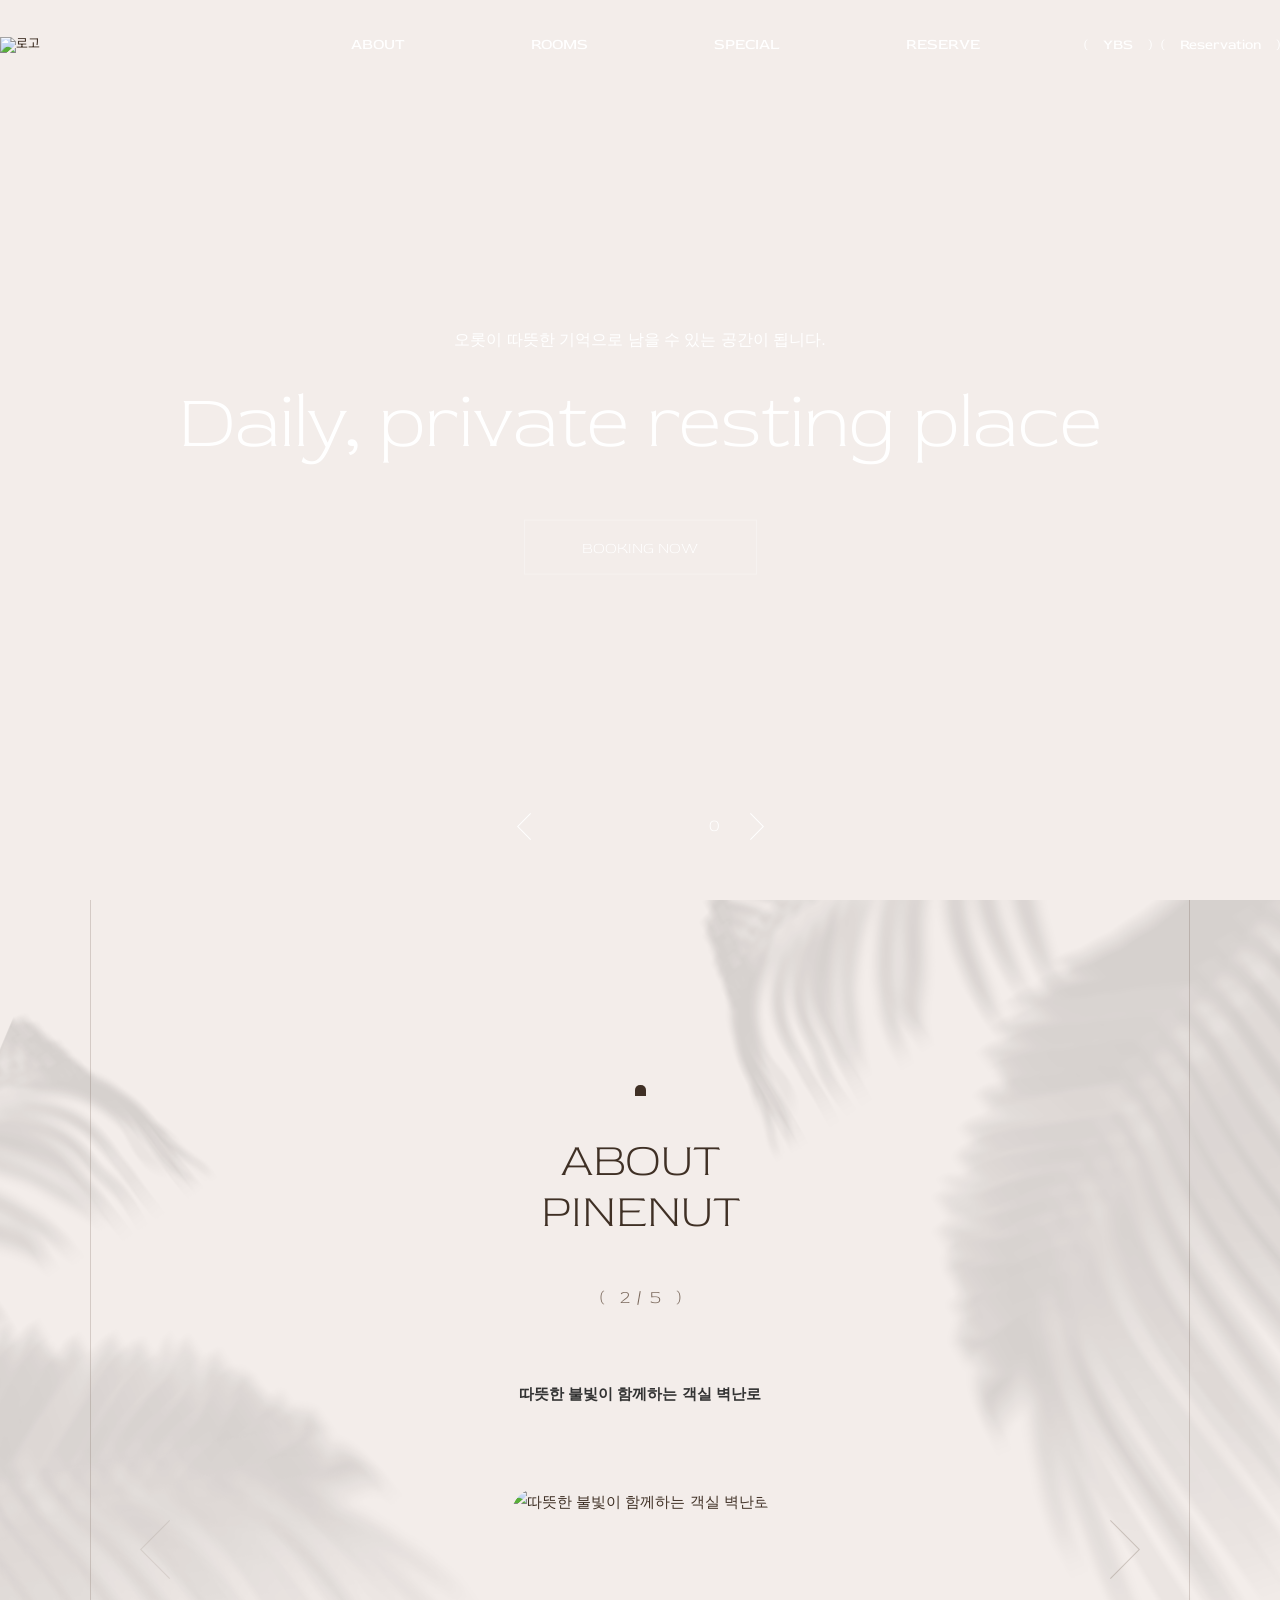
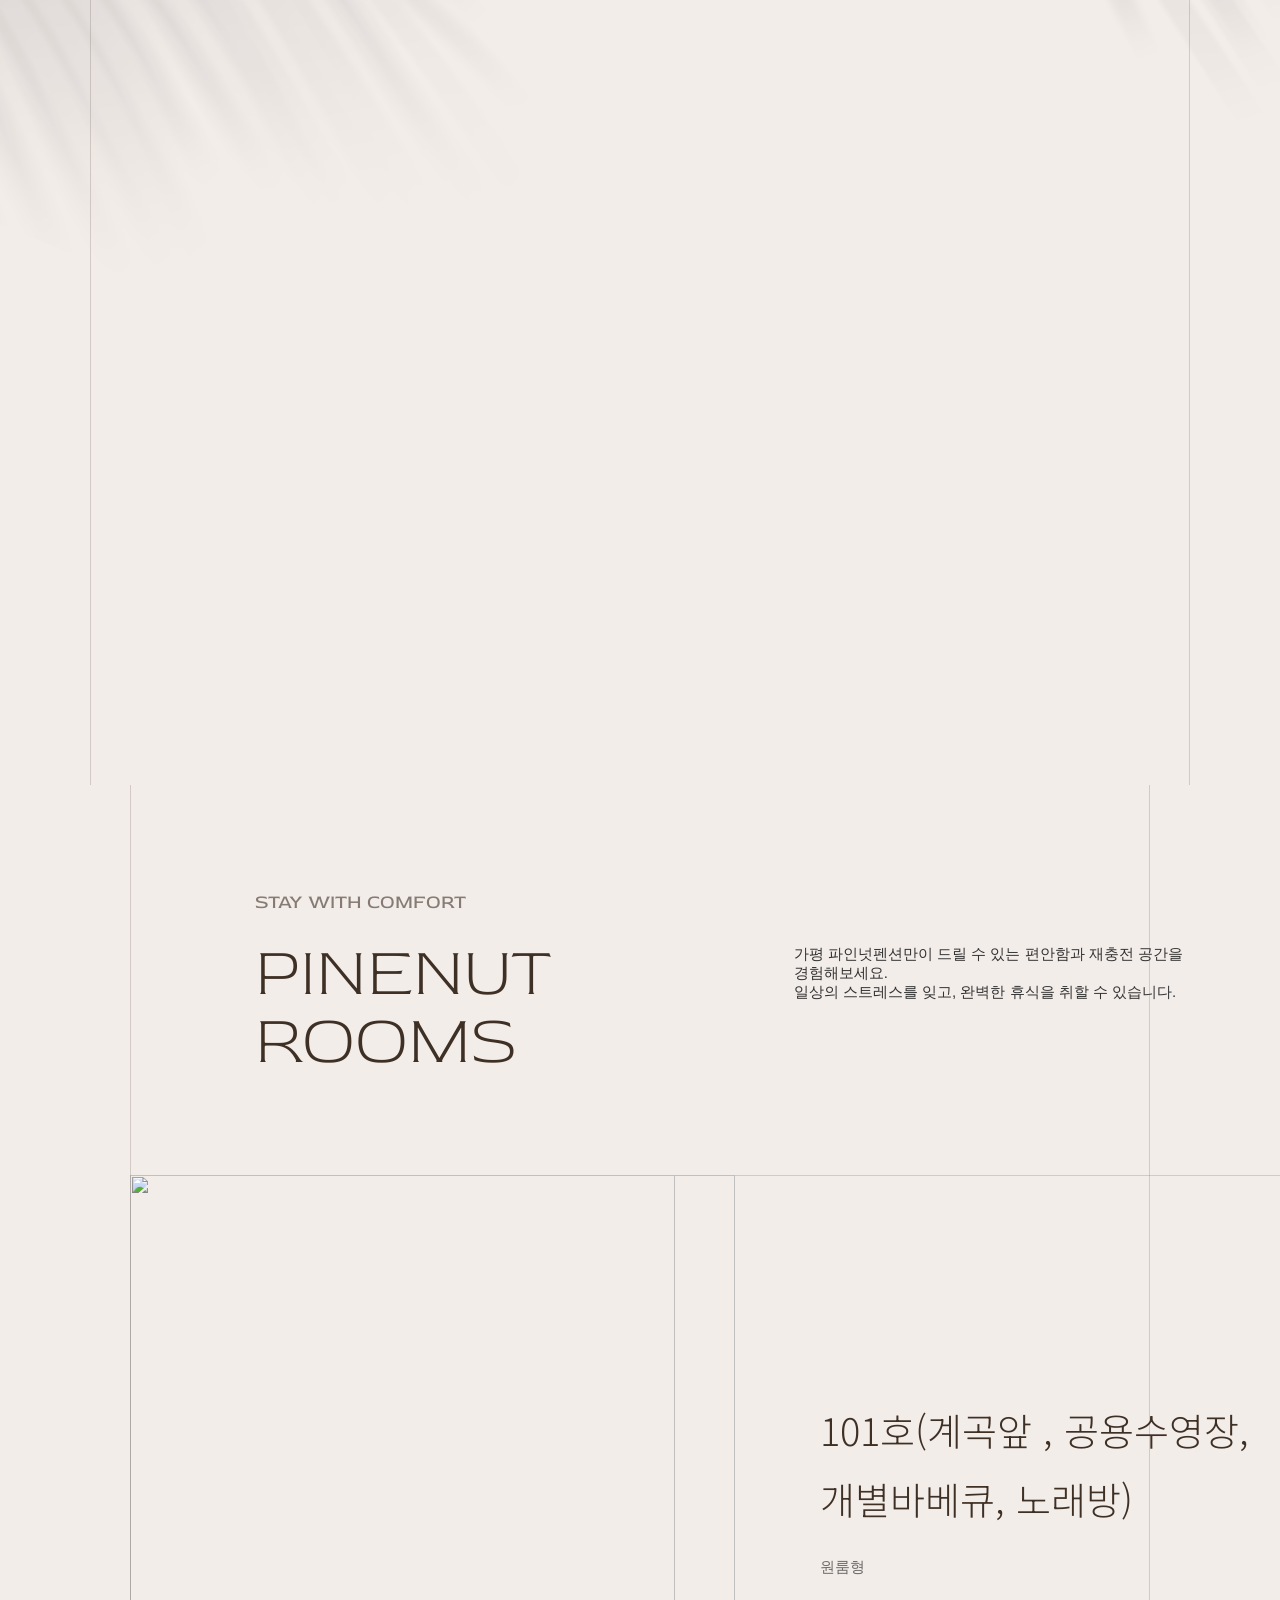
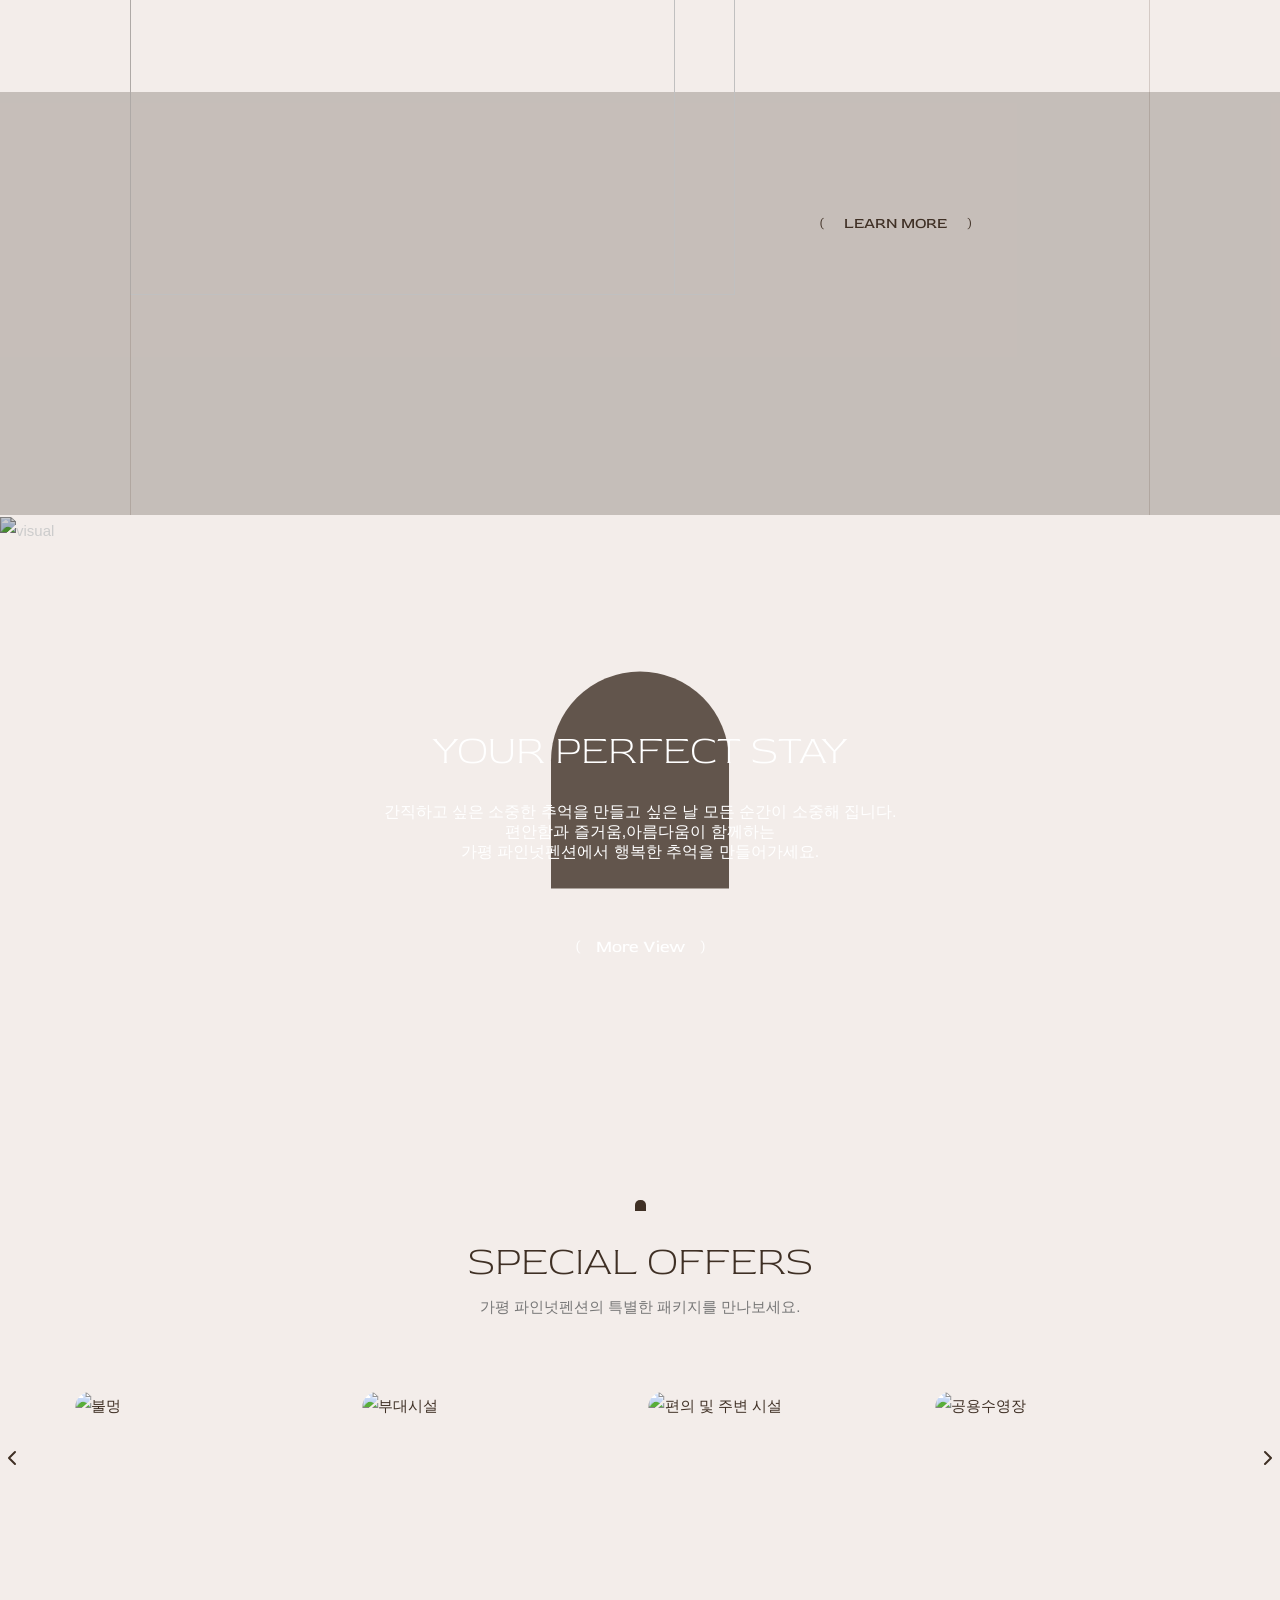
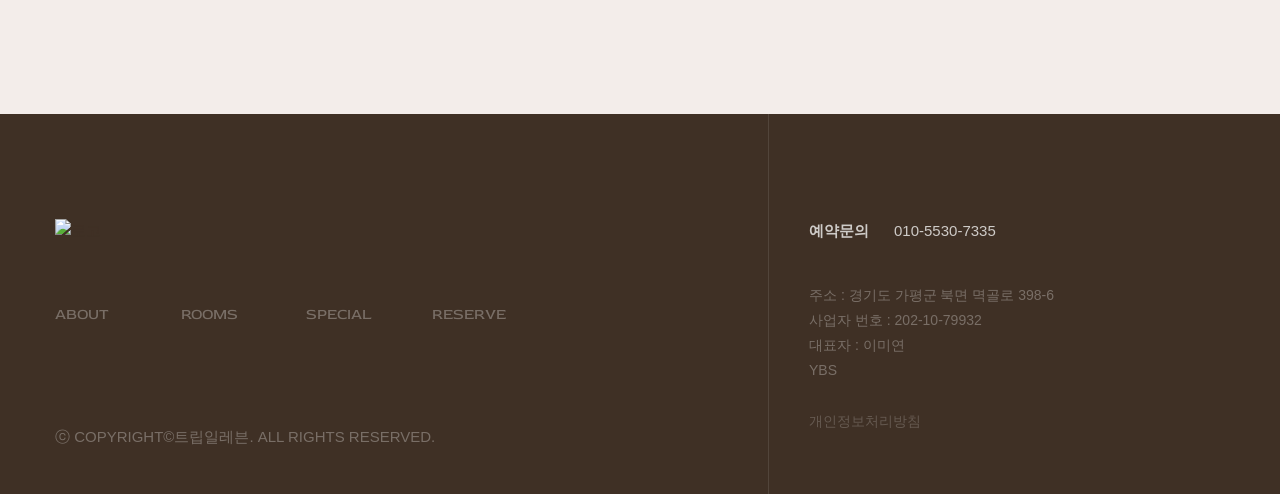
==== commit 4b7ba023: "Update template code and site data" ====
--- a/styles/common.css
+++ b/styles/common.css
@@ -160,11 +160,15 @@
 }
 
 /* ========================== CONTAINER */
-#sh_section{background:url(../img/common/bg.jpg) repeat}
+/* ⚠️ 원래 `url(../img/common/bg.jpg)` 반복 배경이 있었으나 `img/` 디렉터리가
+   저장소에 한 번도 커밋된 적이 없어 전 페이지에서 404 가 났다(git 이력 확인).
+   원본 출처도 남아 있지 않아 복원이 불가능해 죽은 참조를 제거한다.
+   텍스처가 필요해지면 `img/common/bg.jpg` 를 추가하고 아래 두 선택자에 되살린다:
+     #sh_section / #sh_container .section */
 #sh_container{position:relative;width:100%;z-index:4;}
 #sh_container_wrapper{position:relative;width:100%}
 #sh_container_wrapper:after{display:block;visibility:hidden;clear:both;content:""}
-#sh_container .section{background:url(../img/common/bg.jpg);background-repeat:repeat}
+
 
 /* ========================== CONTENT */
 #sh_content{position:relative;z-index:4;max-width:1200px;min-height:500px;padding:0;margin:70px auto 80px;line-height:1.6;color:#888;zoom:1}
@@ -192,6 +196,14 @@
 #sh_ft .right .cs{padding-bottom:40px;color: rgba(255, 255, 255, 0.75);}
 #sh_ft .right .cs p b{display:inline-block;padding-right:25px;font-size:15px;font-weight:600}
 #sh_ft .right .cs p+p{margin-top:10px}
+/* 전화번호가 여러 개일 때 라벨 옆 첫 번호 아래로 줄바꿈해 노출.
+   #sh_ft 는 고정 높이(380px)라 늘어난 줄만큼 상단 여백을 줄인다.
+   .has-multi-phone 은 번호가 2개 이상일 때만 붙으므로 1개일 때 레이아웃은 그대로 유지된다. */
+#sh_ft.has-multi-phone .left{padding-top:75px}
+#sh_ft.has-multi-phone .right{padding-top:75px}
+#sh_ft .right .cs p [data-footer-phone]{display:inline-block;vertical-align:top}
+#sh_ft .right .cs p [data-footer-phone] .phoneItem{display:block}
+#sh_ft .right .cs p [data-footer-phone] .phoneItem+.phoneItem{margin-top:4px}
 #sh_ft .right .add{font-size:14px;line-height:1.8;word-break:keep-all}
 #sh_ft .right .admin{display:flex;align-items:center;gap:30px;height:105px;padding-left:60px;border-top:1px solid rgba(255, 255, 255, 0.1)}
 #sh_ft .right .admin a{font-size:15px;font-weight:300;color:rgba(255, 255, 255, 0.2);font-family:var(--font-en-main)}
@@ -352,3 +364,44 @@
 #sh_ft [data-logo].empty-image-placeholder {
     min-height: 100px;
 }
+
+/* 예약하기 — 모바일 전용(`for_m`). 위치·크기는 전 템플릿 공통 규격이다. */
+.ft_btn_reserve.on {
+  position: fixed;
+  bottom: 80px;
+  right: 7px;
+  z-index: 999;
+}
+
+.ft_btn_reserve.on > a > img {
+  width: 75px;
+  height: 75px;
+}
+
+/* ============================================================
+   우측 하단 플로팅 버튼 — 상담하기 + 예약하기
+   ============================================================ */
+
+/* 예약하기(bottom:80px) 아래에 깔린다.
+   ⚠️ 노출 여부는 매퍼가 정한다 — 총판A(`partnerType === 'distributor_a'`)이고
+      `tripPropertyId` 가 있을 때만 뜬다. PC·모바일 모두 해당한다. */
+#talk_custom_button {
+  position: fixed;
+  right: 7px;
+  bottom: 6px;
+  cursor: pointer;
+  z-index: 999;
+}
+
+#talk_custom_button img {
+  width: 75px;
+  height: 75px;
+  display: block;
+}
+
+/* ⚠️ 상담하기가 빠지면(총판B / 판매대행 / tripPropertyId 없음) 예약하기 아래가
+   빈 채로 떠 있게 된다. 매퍼가 루트에 찍는 `data-consult` 로 바닥에 붙인다.
+   예약하기 자체는 파트너 타입과 무관하게 `.for_m` 미디어쿼리로만 갈린다. */
+[data-consult='off'] .ft_btn_reserve.on {
+  bottom: 6px;
+}
--- a/styles/style.css
+++ b/styles/style.css
@@ -184,9 +184,9 @@
 #atc01 ul li.on .txt{opacity:1}
 #atc01 ul li a{overflow:hidden}
 #atc01 ul li a img{transition:all .4s;}
-#atc01 ul li img{width:550px;height:550px;transition:0.3s}
+#atc01 ul li img{width:550px;height:523px;object-fit:cover;transition:0.3s}
 #atc01 ul li.on a{border-radius:328px 328px 0 0}
-#atc01 ul li.on img{width:692px;height:620px;border-radius:328px 328px 0 0;transition:0.3s}
+#atc01 ul li.on img{width:692px;height:538px;object-fit:cover;border-radius:328px 328px 0 0;transition:0.3s}
 #atc01 .swiper-slide-prev{margin-top:0}
 #atc01 .swiper-slide-next{margin-top:200px}
 
@@ -198,17 +198,6 @@
 #atc01 .pager span:first-child:after{position:absolute;content:'';top:5px;right:0;width:1px;height:14px;transform:rotate(10deg);background:#786659}
 #atc01 .pager span:first-child::before{content:"(";display:inline-block;position:absolute;left:-20px;width:20px;height:20px}
 #atc01 .pager span:last-child::before{content:")";display:inline-block;position:absolute;right:-35px;width:20px;height:20px}
-
-/* 모바일 우측하단 예약 버튼 (PC ( Reservation ) 스타일 → 둥근 배경) */
-.ft_btn_reserve.on {position:fixed; bottom:20px; right:12px; z-index:9999;}
-.ft_btn_reserve.on > a{
-    display:inline-flex; align-items:center; justify-content:center;
-    padding:14px 22px; border-radius:50px;
-    background:var(--color-secondary); color:#fff;
-    font-family:var(--font-en-main); font-size:14px; letter-spacing:0.5px;
-    white-space:nowrap; box-shadow:0 4px 14px rgba(0,0,0,.25);
-}
-.ft_btn_reserve.on > a > span{padding:0 4px;}
 
 /* 반응형 [s] */
 @media (hover:hover){
@@ -1247,254 +1236,20 @@
 @media only screen and (max-width:350px) {
 }
 
-
-
-
-
-
-
-
-
-
-
-
-
-
-
-
-
-
-
-
-
-
-
-
-
-
-
-
-
-
-
-
-
-
-
-
-
-
-
-
-
-
-
-
-
-
-
-
-
-
-
-
-
-
-
-
-
-
-
-
-
-
-
-
-
-
-
-
-
-
-
-
-
-
-
-
-
-
-
-
-
-
-
-
-
-
-
-
-
-
-
-
-
-
-
-
-
-
-
-
-
-
-
-
-
-
-
-
-
-
-
-
-
-
-
-
-
-
-
-
-
-
-
-
-
-
-
-
-
-
-
-
-
-
-
-
-
-
-
-
-
-
-
-
-
-
-
-
-
-
-
-
-
-
-
-
-
-
-
-
-
-
-
-
-
-
-
-
-
-
-
-
-
-
-
-
-
-
-
-
-
-
-
-
-
-
-
-
-
-
-
-
-
-
-
-
-
-
-
-
-
-
-
-
-
-
-
-
-
-
-
-
-
-
-
-
-
-
-
-
-
-
-
-
-
-
-
-
-
-
-
-
-
-
-
-
-
-
-
-
-
-
-
-
-
-
-
-
-
-
-
-
+/* room_floorplan — 객실 평면도 (이미지 한 장만, 제목 없음)
+   ⚠️ 기본값이 `display:none` 이다 — 매퍼가 이미지를 찾았을 때만 풀어준다. */
+.room_floorplan {
+  padding: 90px 20px;
+  text-align: center;
+}
+.room_floorplan img {
+  display: inline-block;
+  max-width: 1440px;
+  width: 100%;
+  height: auto;
+}
+@media (max-width: 1024px) {
+  .room_floorplan {
+    padding: 50px 20px;
+  }
+}
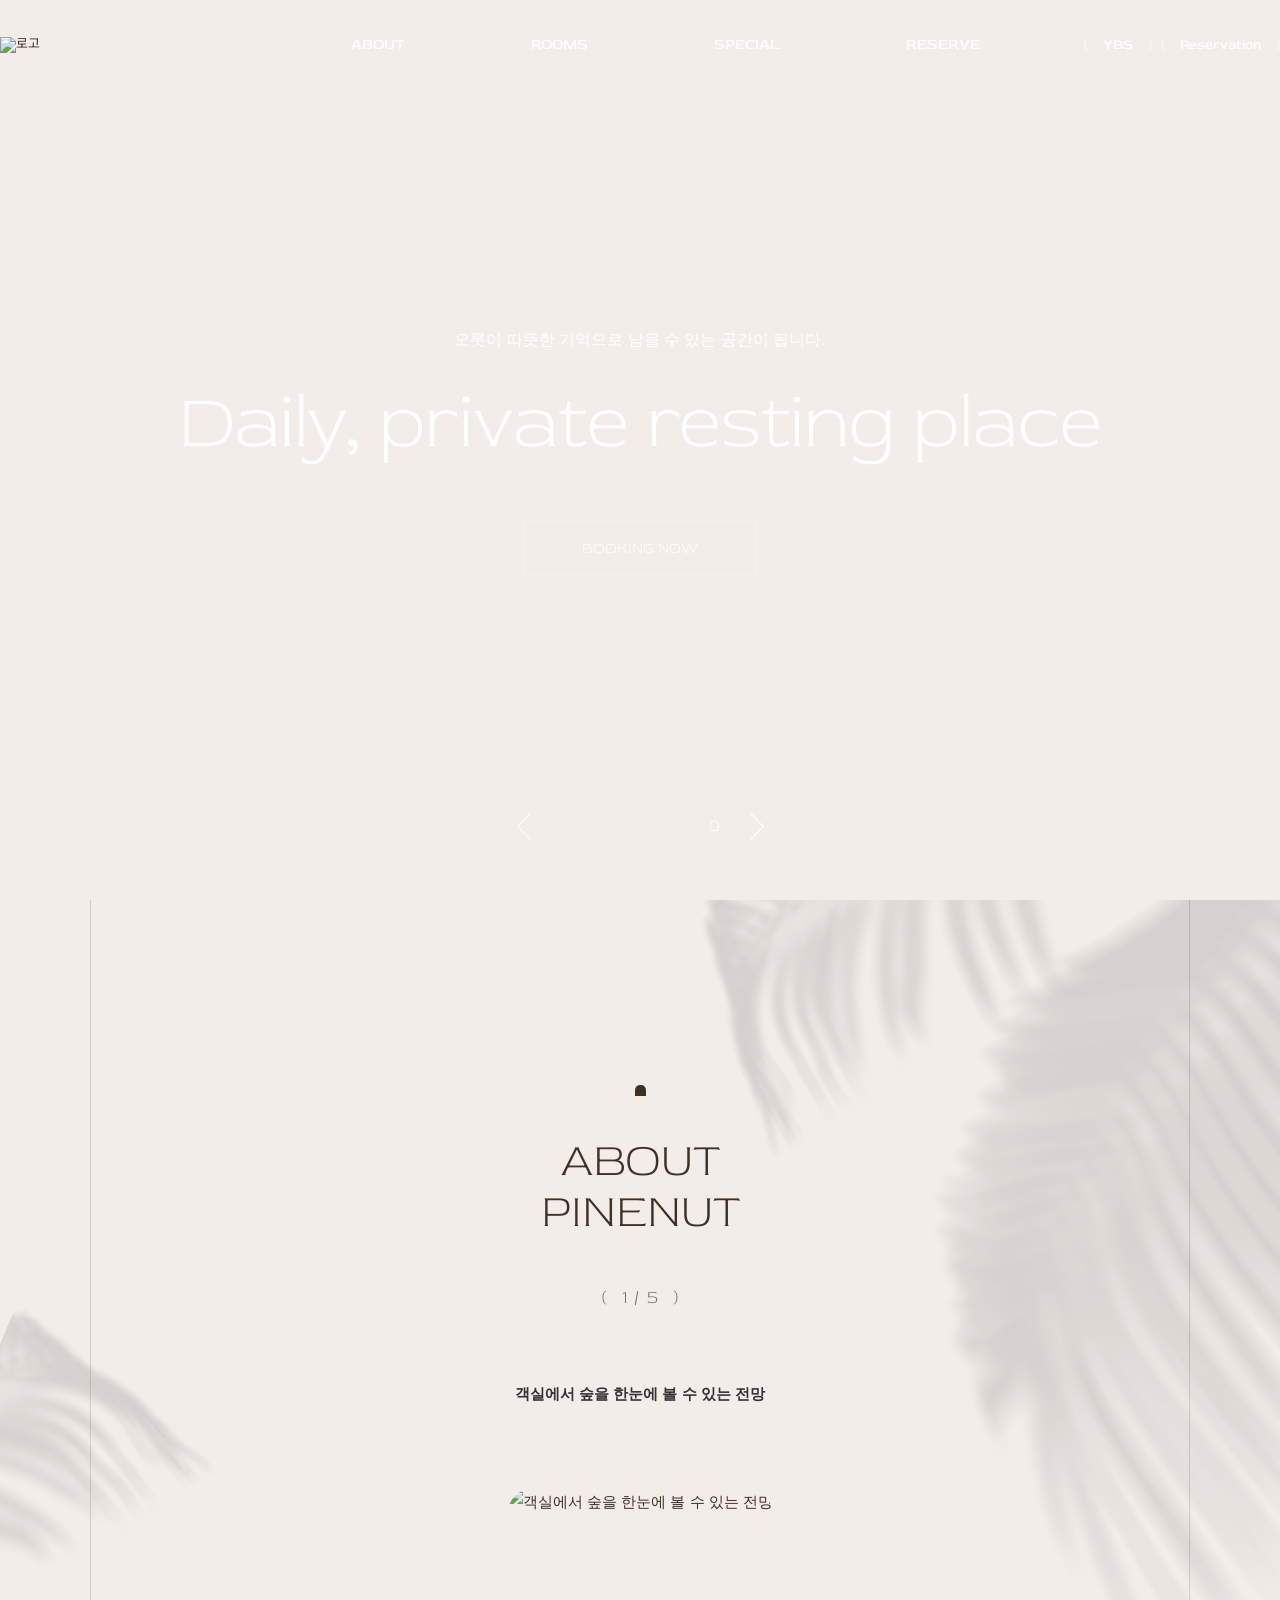
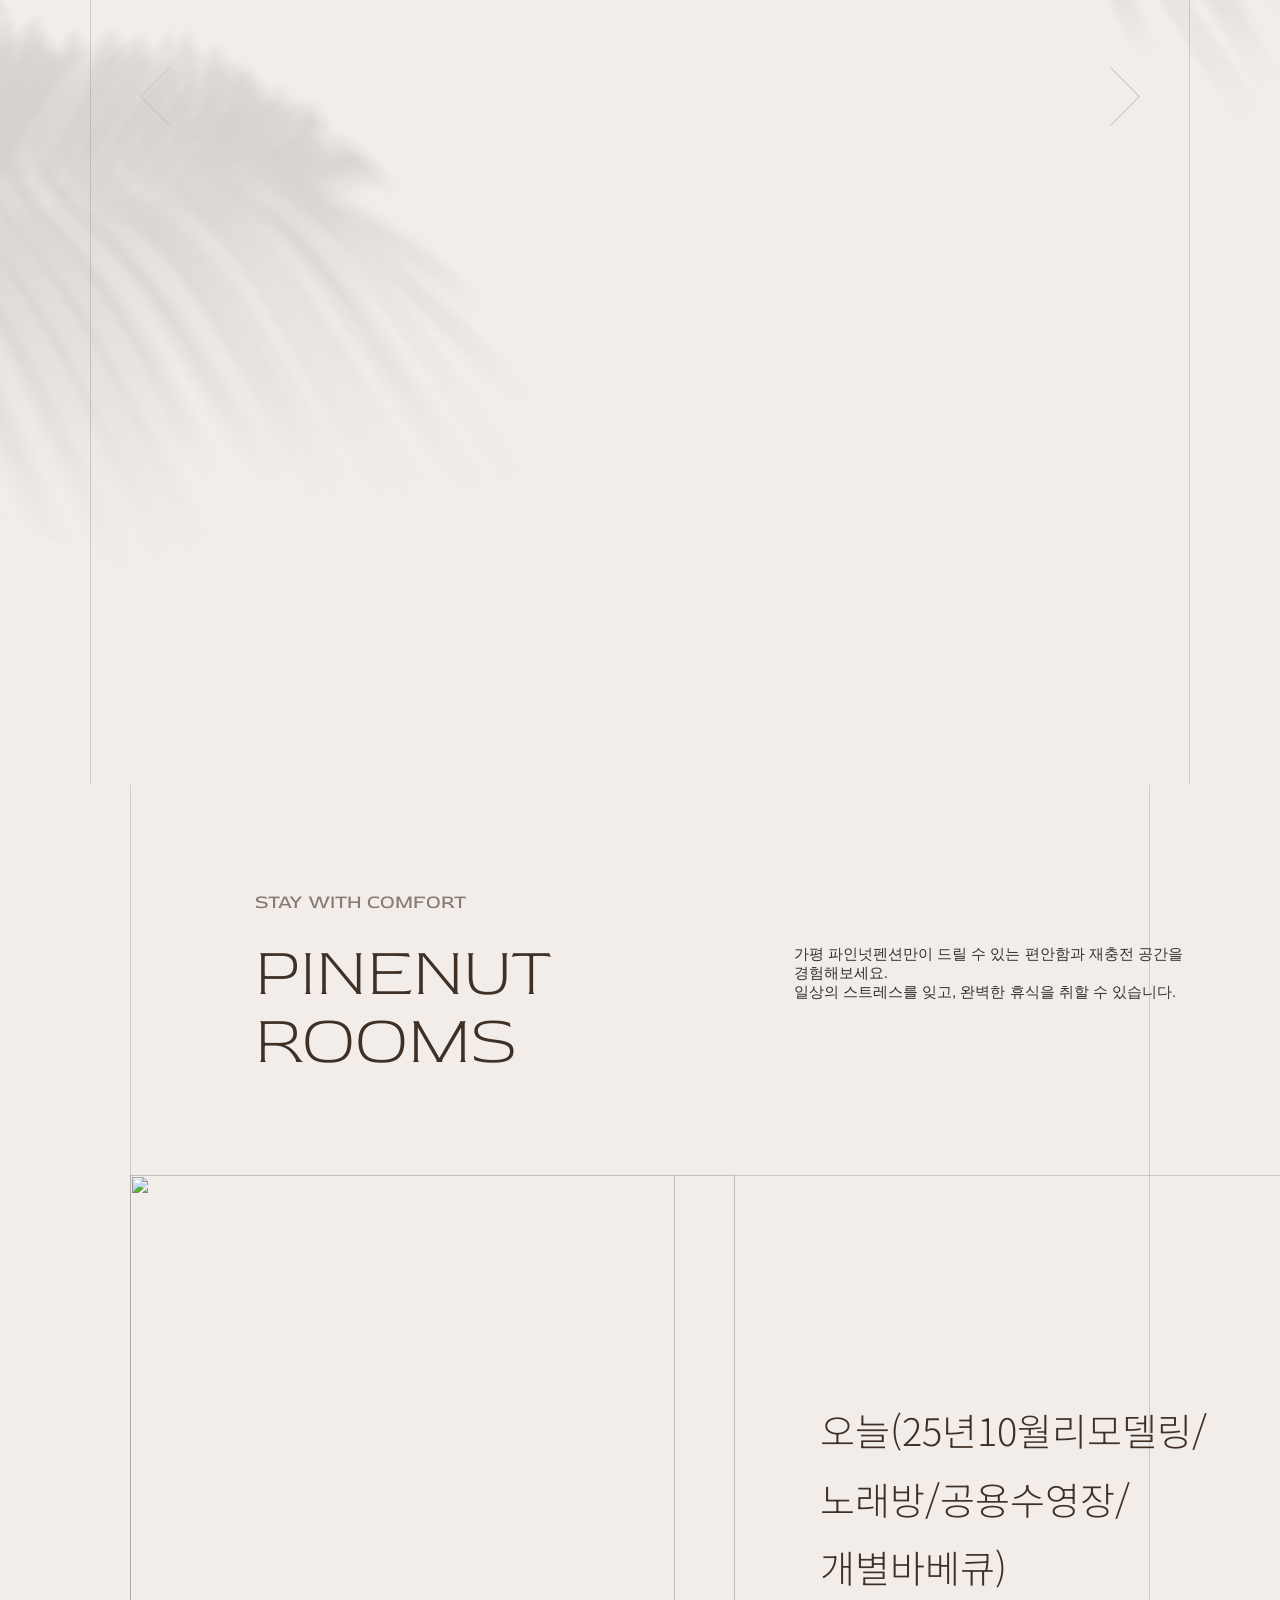
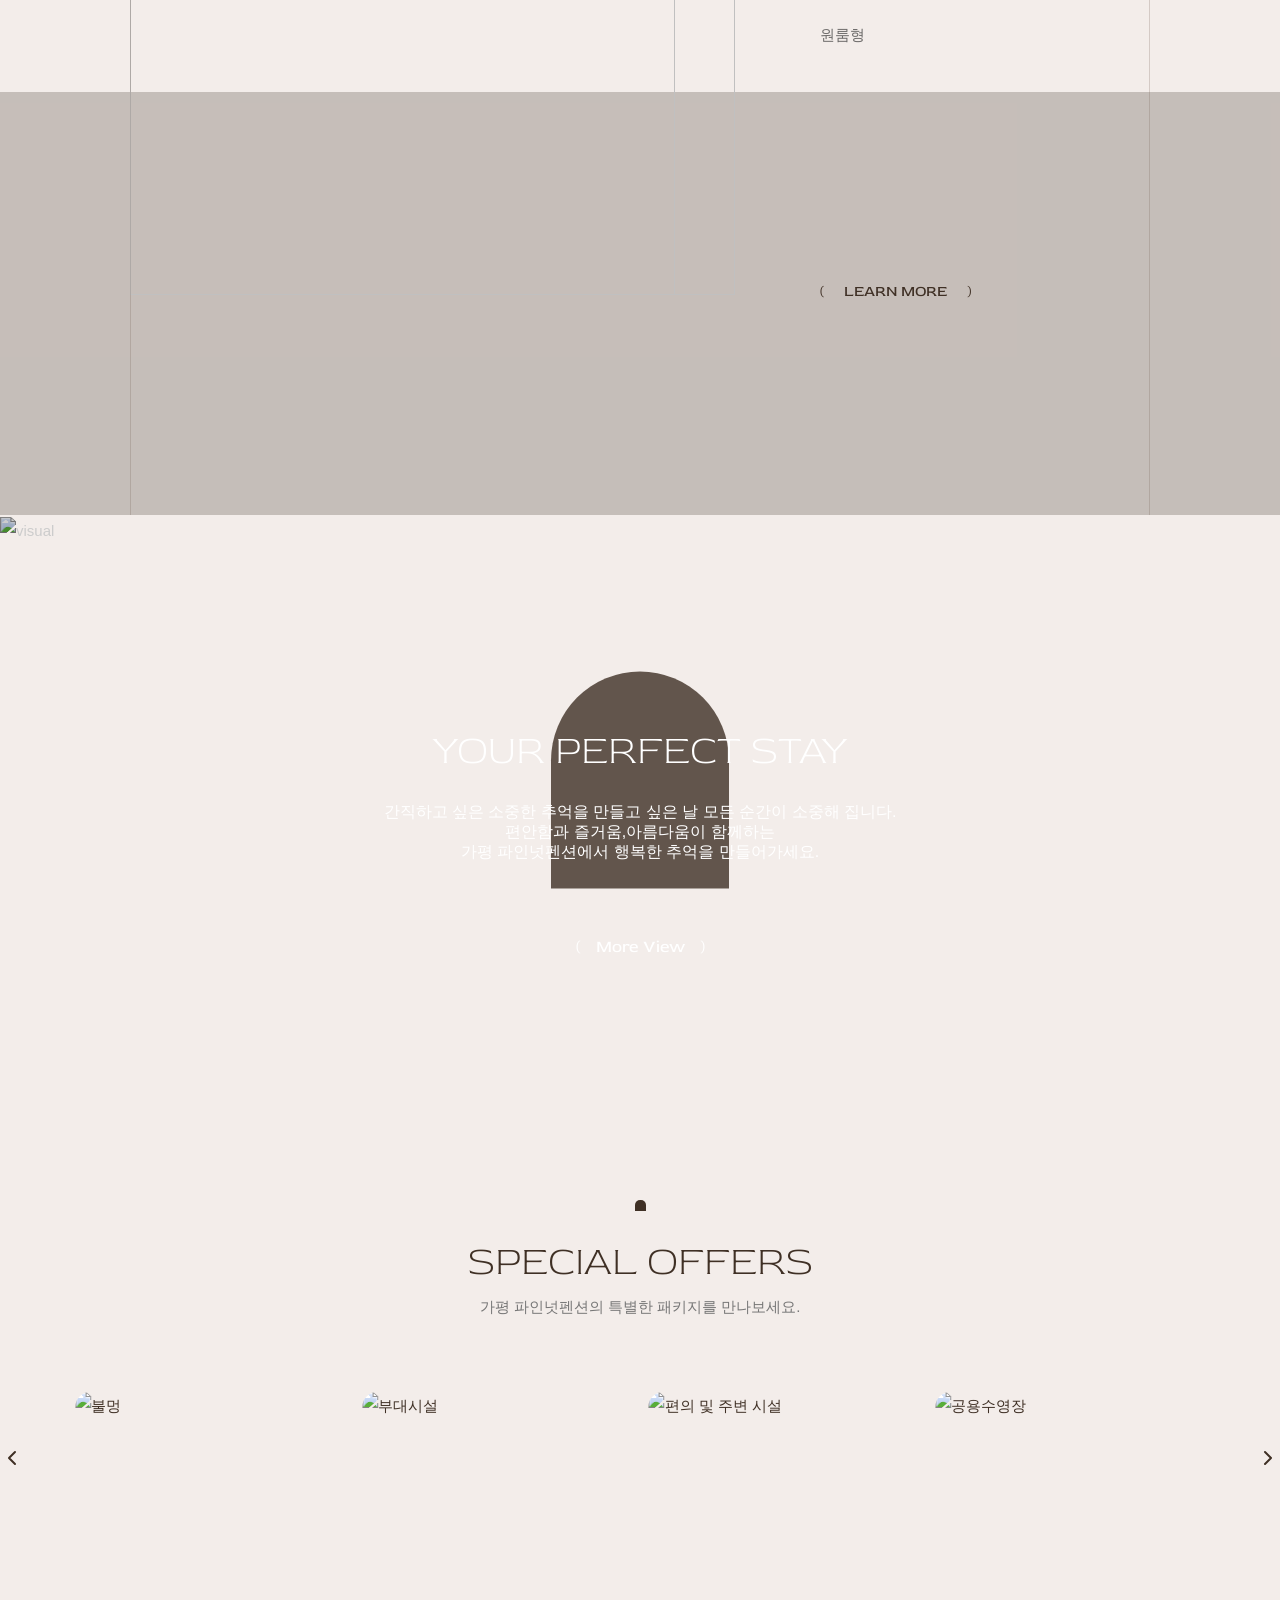
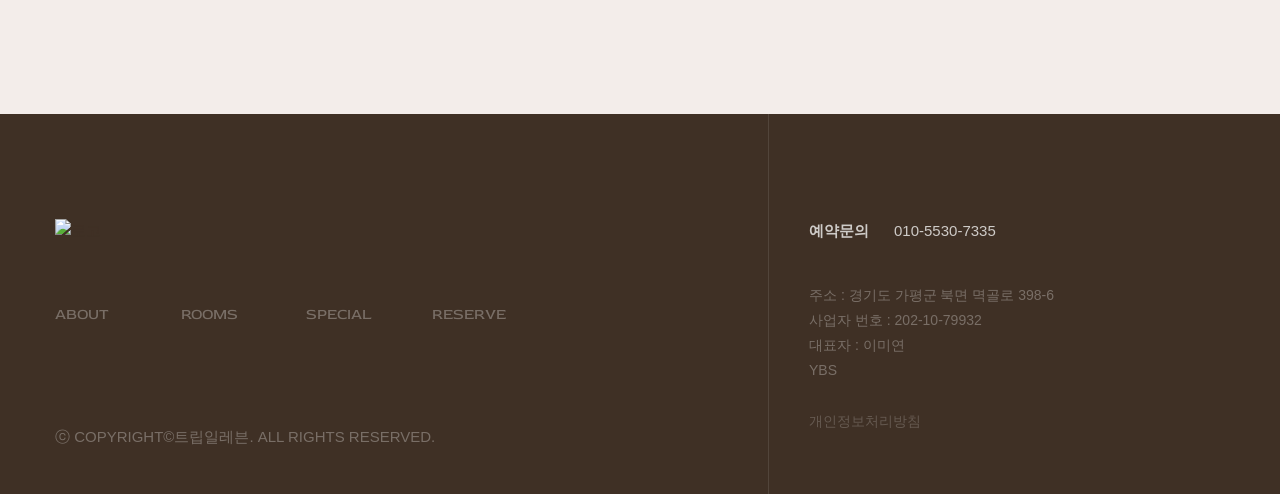
==== commit d0c4240a: "Update template code and site data" ====
--- a/index.html
+++ b/index.html
@@ -21,14 +21,14 @@
   <meta property="og:type" content="website" />
   <meta property="og:title" content="가평 파인넛펜션 - 홈" />
   <meta property="og:description" content="푸른 자연과 맑은 공기가 함께하는 가평 파인넛 펜션은 조용하고 아늑한 분위기 속에서 프라이빗한 휴식을 즐길 수 있는 공간입니다." />
-  <meta property="og:image" content="https://bookingplay-media.s3.amazonaws.com/item_images/2026/07/07/7Xax8EjkGIKP.jpg" />
+  <meta property="og:image" content="https://bookingplay-media.s3.amazonaws.com/item_images/2026/04/14/IZPV2Blwj8A3.jpg" />
   <meta property="og:url" content="https://pinenut.kr" />
 
   <!-- Twitter Card Meta Tags -->
   <meta name="twitter:card" content="summary_large_image" />
   <meta name="twitter:title" content="가평 파인넛펜션 - 홈" />
   <meta name="twitter:description" content="푸른 자연과 맑은 공기가 함께하는 가평 파인넛 펜션은 조용하고 아늑한 분위기 속에서 프라이빗한 휴식을 즐길 수 있는 공간입니다." />
-  <meta name="twitter:image" content="https://bookingplay-media.s3.amazonaws.com/item_images/2026/07/07/7Xax8EjkGIKP.jpg" />
+  <meta name="twitter:image" content="https://bookingplay-media.s3.amazonaws.com/item_images/2026/04/14/IZPV2Blwj8A3.jpg" />
   <meta name="naver-site-verification" content="420d30ea009c12735ab26eb58b583b5fc1321a69" />
   <meta name="google-site-verification" content="0yU8gIM7d6I5ftsuNxbdwpnqr_MDn_bVInt5Iu0tErE" />
 </head>
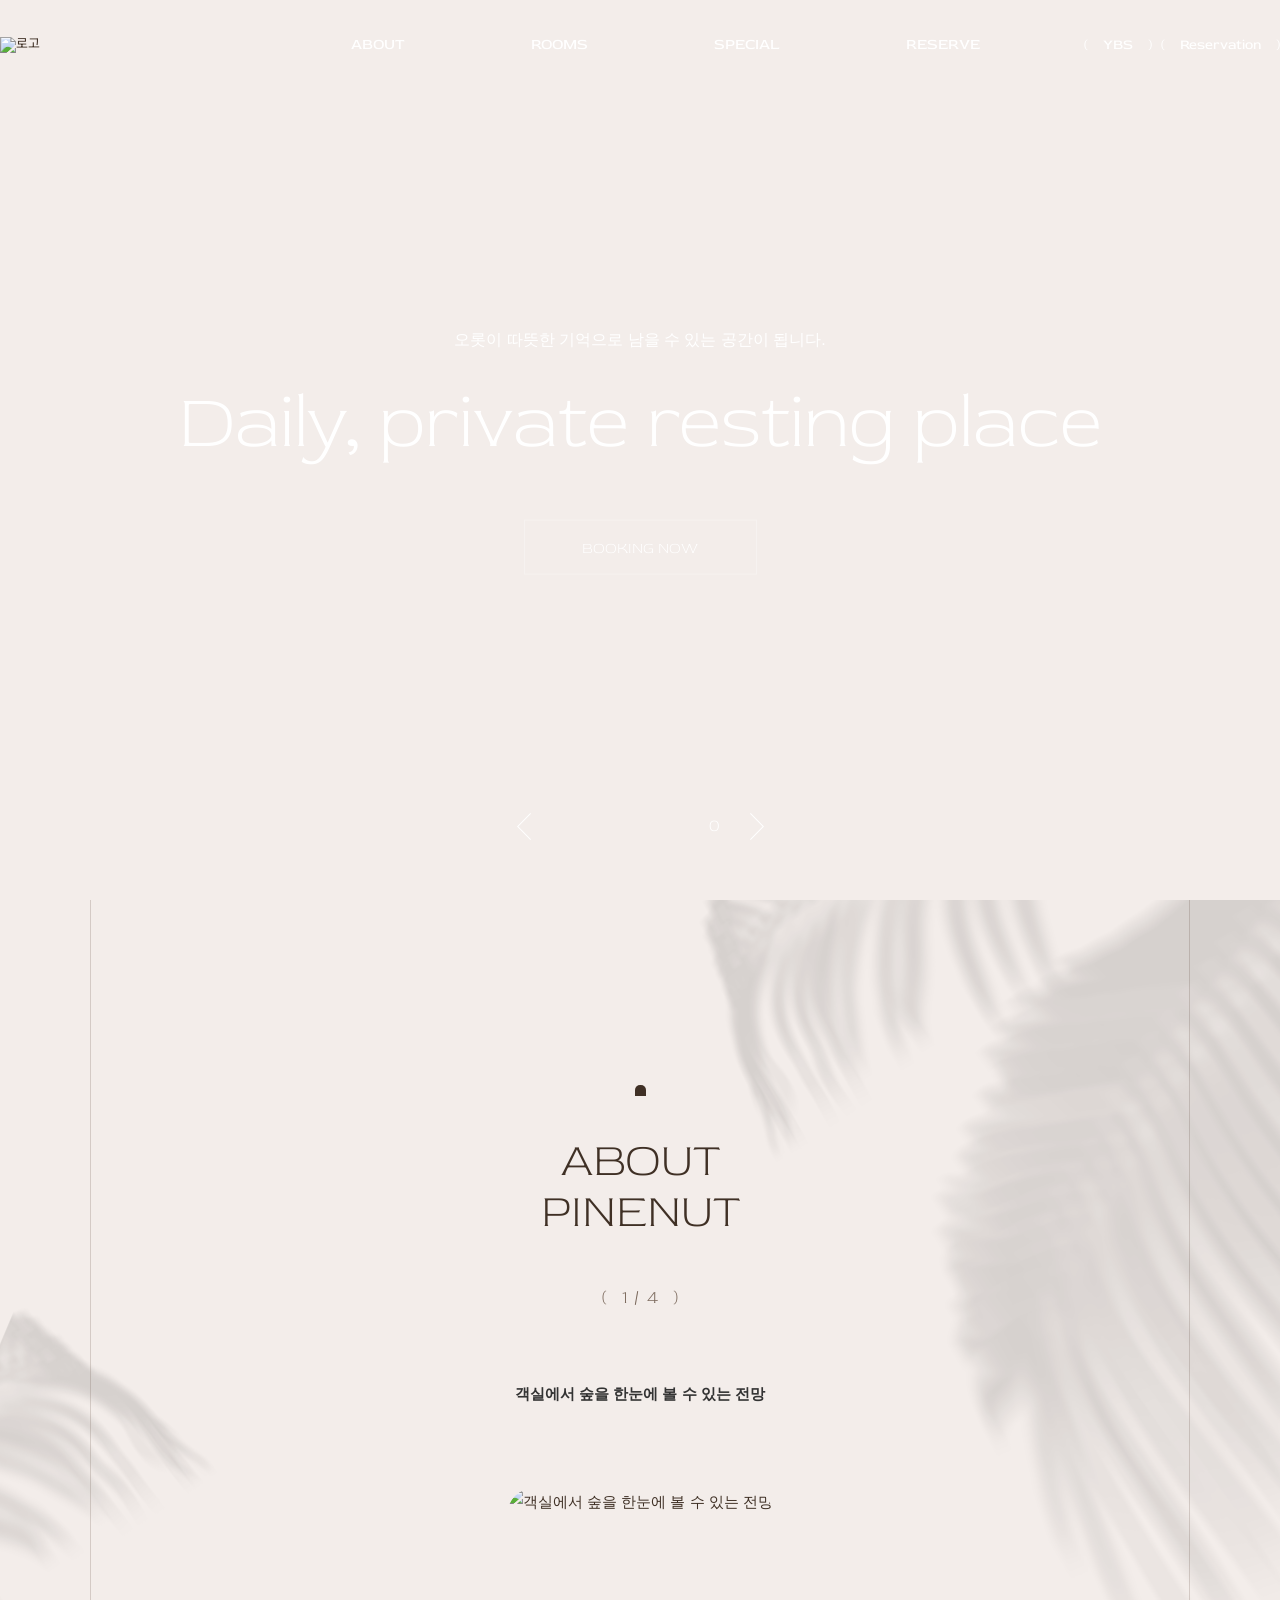
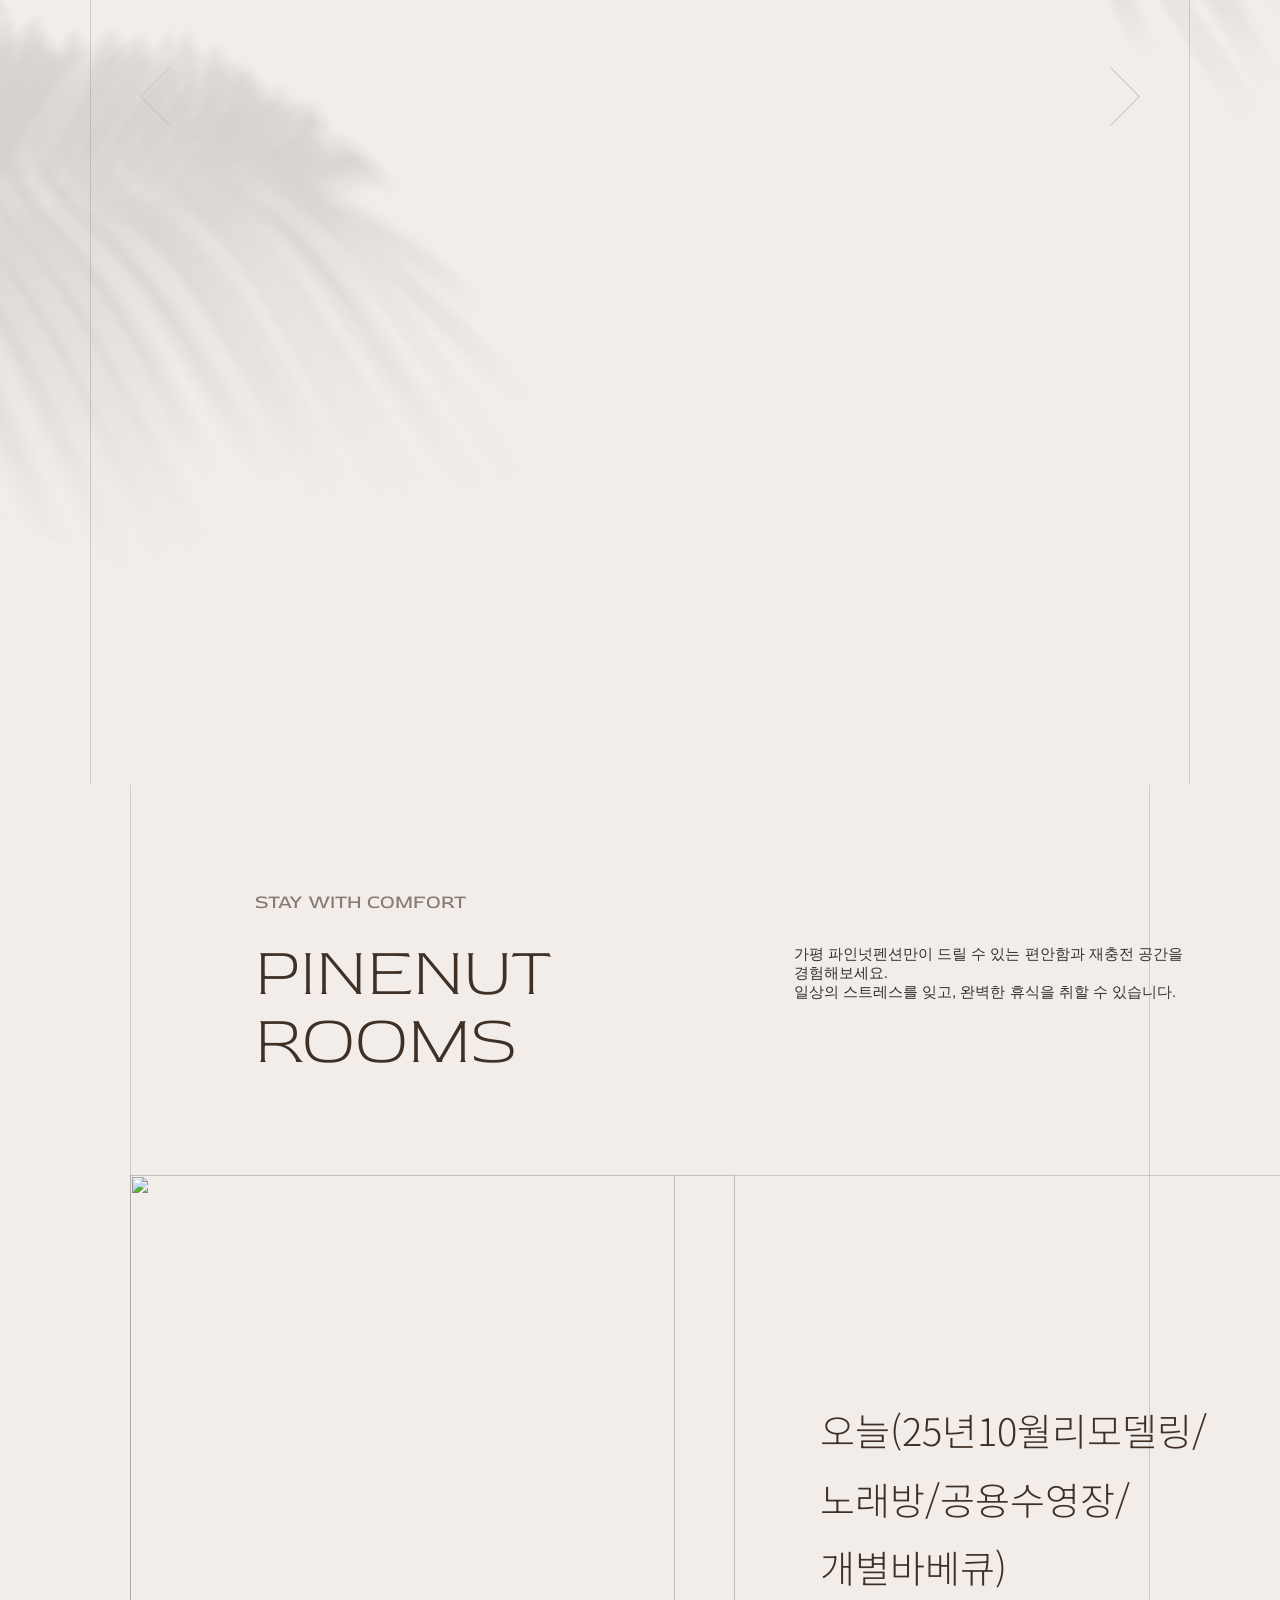
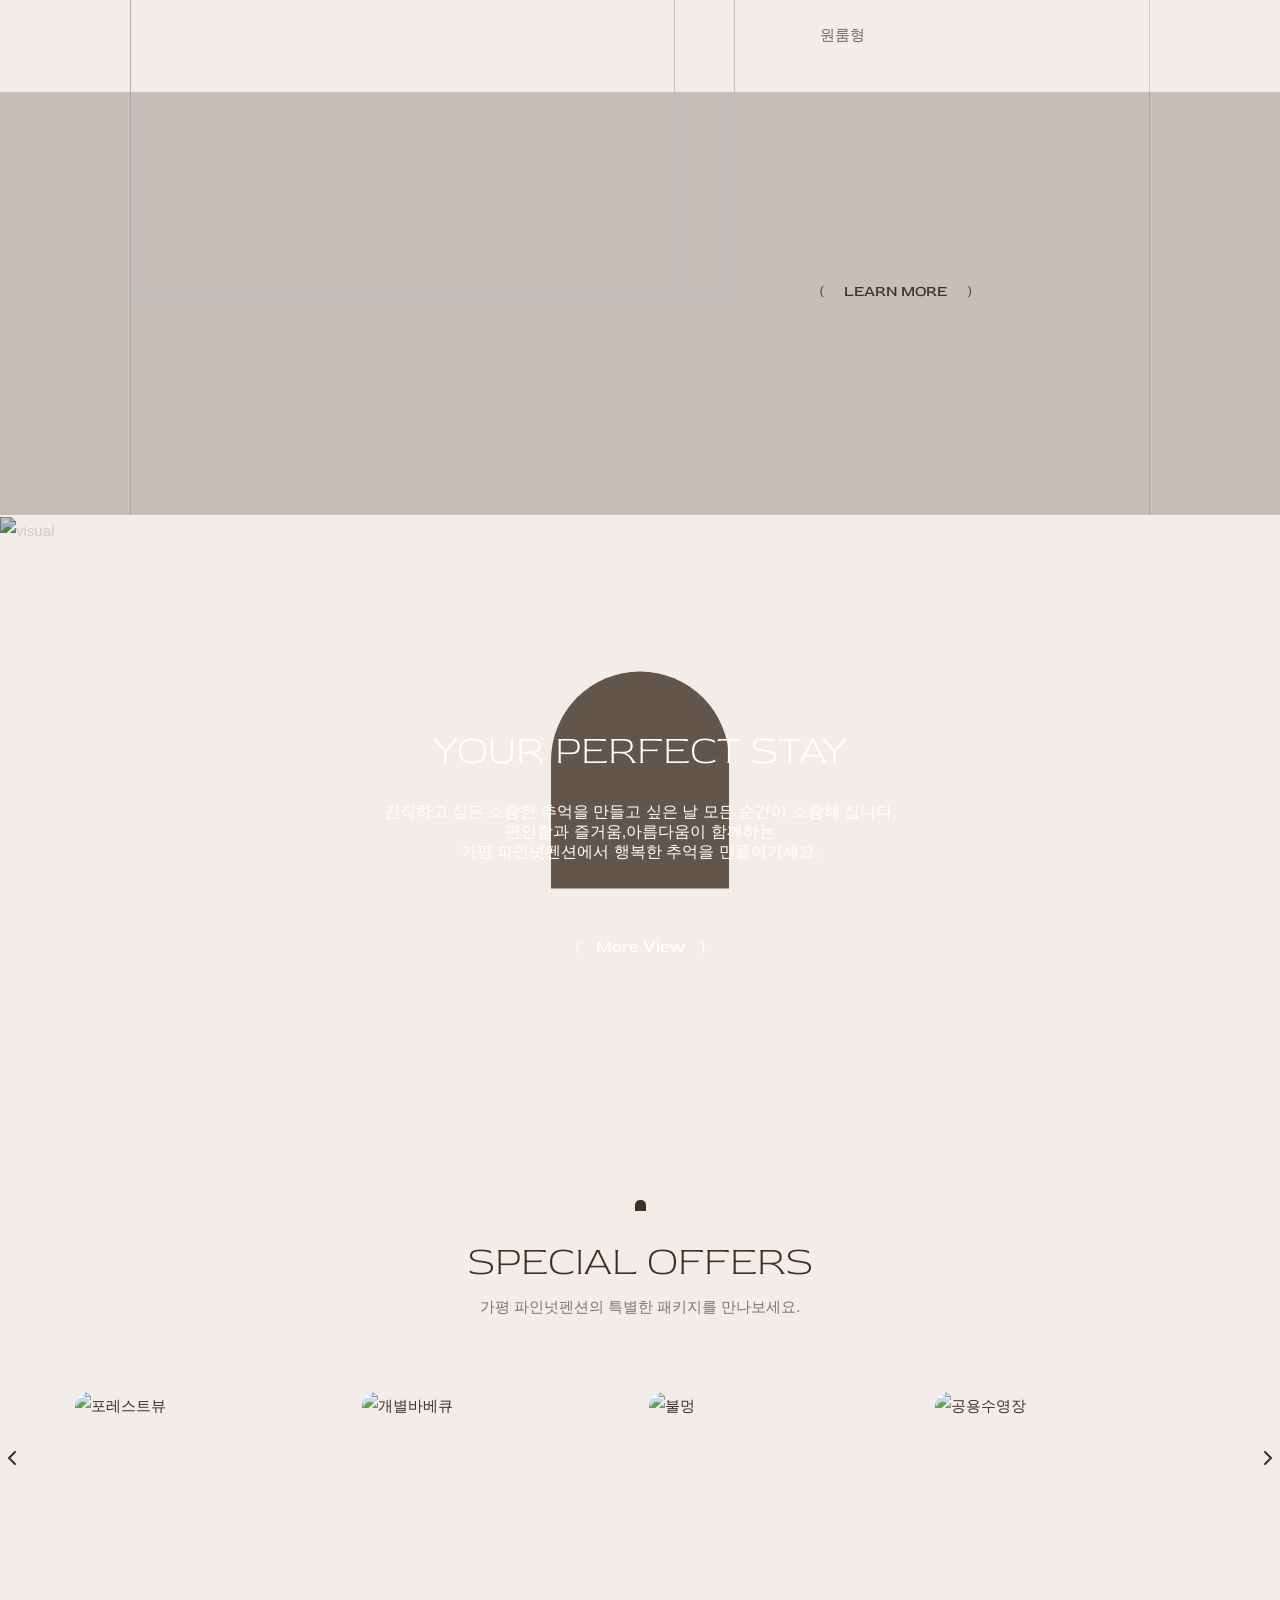
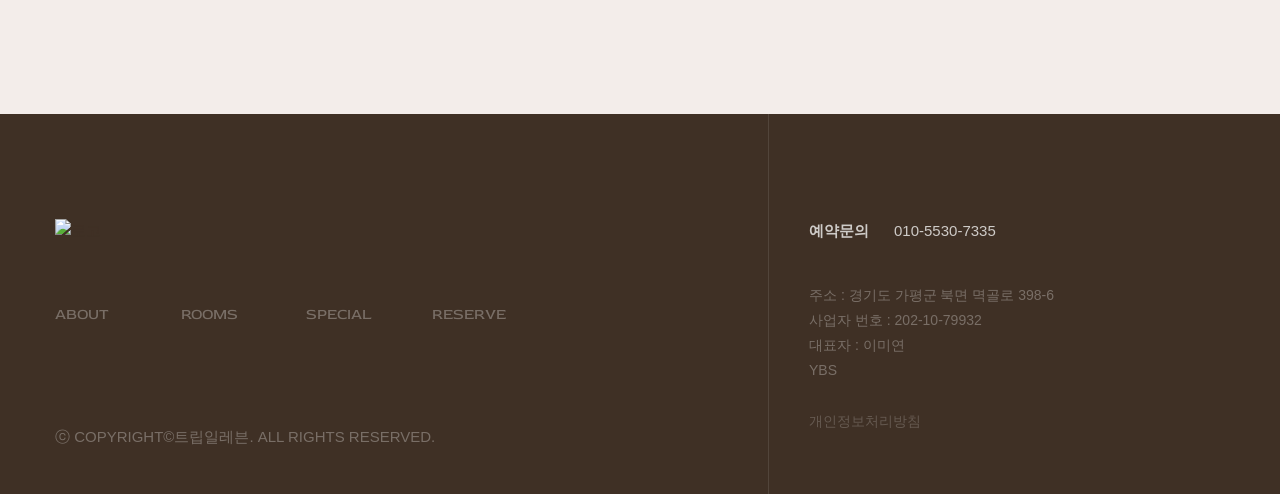
==== commit 667ff439: "Update template code and site data" ====
--- a/index.html
+++ b/index.html
@@ -21,14 +21,14 @@
   <meta property="og:type" content="website" />
   <meta property="og:title" content="가평 파인넛펜션 - 홈" />
   <meta property="og:description" content="푸른 자연과 맑은 공기가 함께하는 가평 파인넛 펜션은 조용하고 아늑한 분위기 속에서 프라이빗한 휴식을 즐길 수 있는 공간입니다." />
-  <meta property="og:image" content="https://bookingplay-media.s3.amazonaws.com/item_images/2026/04/14/IZPV2Blwj8A3.jpg" />
+  <meta property="og:image" content="https://bookingplay-media.s3.amazonaws.com/item_images/2026/10/06/aTDdrYS0QyHI.jpg" />
   <meta property="og:url" content="https://pinenut.kr" />
 
   <!-- Twitter Card Meta Tags -->
   <meta name="twitter:card" content="summary_large_image" />
   <meta name="twitter:title" content="가평 파인넛펜션 - 홈" />
   <meta name="twitter:description" content="푸른 자연과 맑은 공기가 함께하는 가평 파인넛 펜션은 조용하고 아늑한 분위기 속에서 프라이빗한 휴식을 즐길 수 있는 공간입니다." />
-  <meta name="twitter:image" content="https://bookingplay-media.s3.amazonaws.com/item_images/2026/04/14/IZPV2Blwj8A3.jpg" />
+  <meta name="twitter:image" content="https://bookingplay-media.s3.amazonaws.com/item_images/2026/10/06/aTDdrYS0QyHI.jpg" />
   <meta name="naver-site-verification" content="420d30ea009c12735ab26eb58b583b5fc1321a69" />
   <meta name="google-site-verification" content="0yU8gIM7d6I5ftsuNxbdwpnqr_MDn_bVInt5Iu0tErE" />
 </head>
--- a/styles/common.css
+++ b/styles/common.css
@@ -41,6 +41,11 @@
 #shGnb.on .sh_logo .logo-pc {display:none;}
 #shGnb.on .sh_logo .logo-m {display:block;}
 
+/* 헤더 주입 직후 ~ 매퍼가 src 를 넣기 전까지는 src 없는 <img> 가
+   깨진 이미지 아이콘 + alt("로고") 로 깜박이므로 숨긴다 */
+img[data-logo]:not([src]),
+img[data-logo][src=""] {visibility:hidden;}
+
 /* 메뉴 오픈(#shGnb.on) 시 로고도 대메뉴 텍스트와 동일하게 secondary 색으로 전환.
    업체별 컬러 로고 파일이 따로 없으므로, 로고 이미지의 알파를 mask 로 써서
    --color-secondary 를 칠한다. --logo-src / data-logo-ready 는 header-footer-mapper 가 주입 */
@@ -67,7 +72,7 @@
 #shGnb .sh_nav ul .depth1 .depth1_a {line-height:6.25;display:block;padding:0 61px;transition:none;letter-spacing:0; text-transform:uppercase;}
 #shGnb .sh_nav ul .depth1 .depth1_a span{display: block;font-weight: 400;color: #fff;transition: all .2s;font-family: var(--font-en-main), var(--font-ko-sub);}
 #shGnb.on .sh_nav ul .depth1 .depth1_a span{color:var(--color-secondary);}
-#shGnb .sh_nav ul .depth1 .depth_box {display: block; position: absolute;left: 50%;transform: translateX(-50%);min-width: 100%; width: max-content;min-height: 145px;max-height:440px;overflow-y:auto;overflow-x:hidden;}
+#shGnb .sh_nav ul .depth1 .depth_box {display: block; position: absolute;left: 50%;transform: translateX(-50%);min-width: 100%; width: max-content;max-width:220px;min-height: 145px;max-height:440px;overflow-y:auto;overflow-x:hidden;}
 #shGnb .sh_nav ul .depth1 .depth_box.on {max-height:440px;opacity:1;}
 /* 동적 메뉴(rooms/special)가 많을 때 소메뉴 스크롤바 */
 #shGnb .sh_nav ul .depth1 .depth_box::-webkit-scrollbar {width:4px;}
@@ -76,6 +81,8 @@
 #shGnb .sh_nav ul .depth1 .depth_box li {font-size:14px;line-height:1;padding:7px 0;color:var(--color-secondary);}
 #shGnb .sh_nav ul .depth1 .depth_box li + li {margin-top:5px;}
 #shGnb .sh_nav ul .depth1 .depth_box li a {display: none; line-height: 1.8;text-align: center;color: #999;transition: all .2s;}
+/* 객실명이 길어도 옆 대메뉴를 침범하지 않게 한 줄 말줄임 (전체 이름은 a 의 title 로) */
+#shGnb .sh_nav ul .depth1 .depth_box li a {max-width:100%;white-space:nowrap;overflow:hidden;text-overflow:ellipsis;}
 #shGnb .sh_nav ul .depth1 .depth_box li a:hover{color:red}
 #shGnb.on .sh_nav ul .depth1 .depth_box li a {color:#999;display:block}
 
@@ -103,6 +110,25 @@
 #shGnb .ybs{position:absolute;right:10%;font-size:14px;color:#fff;font-family:var(--font-en-main)}
 #shGnb .ybs span{padding:0 15px;transition:0.2s}
 #shGnb .ybs:hover span{padding:0 25px}
+
+/* 네이버·인스타그램 버튼 (homepage.socialLinks.blog / instagram) — 값이 없으면 매퍼가 숨김 클래스를 유지한다 */
+.hidden-social-link{display:none!important}
+/* PC: ( YBS ) 왼쪽 같은 줄 — YBS right:10% + YBS 폭 68px + 간격 12px. 로고 높이 26px, 인스타는 비율 유지(122×126) */
+#shGnb .sh_sns{position:absolute;right:calc(10% + 80px);top:50%;transform:translateY(-50%);display:flex;align-items:center;gap:10px}
+#shGnb .sh_sns a,
+#topmenuM .m_sns a{display:block;line-height:0}
+#shGnb .sh_sns img,
+#topmenuM .m_sns img{display:block;width:auto;height:26px}
+/* 소셜이 보일 때만(매퍼가 루트에 찍는 data-social="on") 대메뉴 좌우 여백을 줄여 YBS 왼쪽에 자리를 만든다.
+   여백을 줄이지 않으면 TRAVEL 이 켜진 사이트에서 TRAVEL 글자와 소셜이 겹친다 (61px → 40 / 28 / 15px).
+   depth1_a 는 transition:none 이라 매핑 직후 여백이 튀지 않는다. */
+[data-social='on'] #shGnb .sh_nav ul .depth1 .depth1_a{padding:0 40px}
+@media (max-width:1280px){
+[data-social='on'] #shGnb .sh_nav ul .depth1 .depth1_a{padding:0 28px}
+}
+@media (max-width:1199px){
+[data-social='on'] #shGnb .sh_nav ul .depth1 .depth1_a{padding:0 15px}
+}
 
 /* 반응형 메뉴 [s] */
 #topmenuM{display:none;position:relative;width:100%;min-height:66px;padding:15px 15px 15px 15px;line-height:1.8;font-family:var(--font-ko-main);font-weight:400}	
@@ -114,6 +140,8 @@
 
 /* 상단 버튼 및 오픈메뉴 */
 #m_navBtn{position:absolute;top:25px;right:15px;z-index:5;width:24px;height:30px}
+/* 네이버·인스타그램 버튼 — 햄버거 바로 왼쪽 (햄버거 세로 중심 40px 에 맞춤). 메뉴가 열리면 패널(z-index 6) 아래로 가려진다 */
+#topmenuM .m_sns{position:absolute;right:53px;top:27px;z-index:3;display:flex;align-items:center;gap:10px}
 #m_navBtn span{display:block;position:relative;top:50%;transform:translateY(-50%);width:100%;height:2px;background-color:#fff}
 #m_navBtn span.on:before, #m_navBtn span.on:after{background-color:#000}
 #m_navBtn span:before, #m_navBtn span:after{display:block;content:"";position:absolute;top:-8px;width:24px;height:2px;background-color:#fff;transition:all .1s}
@@ -405,3 +433,58 @@
 [data-consult='off'] .ft_btn_reserve.on {
   bottom: 6px;
 }
+
+/* ── 푸터 농어촌민박사업자 이미지 (템플릿 확장) ─────────────────────
+   customFields.footer.ruralStayMark 가 있을 때만 매퍼가 노출한다(마크업 기본 숨김).
+   우측 정보 칸 맨 위(예약문의 위)에 정보 텍스트와 같은 정렬로 둔다.
+   세로형(마크 + 신고번호 박스)이라 높이를 고정하고 비율은 이미지에 맡긴다.
+   신고번호가 읽히도록 모바일에서도 64px 아래로 줄이지 않는다.
+   #sh_ft 는 PC 380px / 태블릿 583px 고정 높이라 이미지가 들어가면 넘친다.
+   매퍼가 붙이는 .has-rural-stay-mark 일 때만 높이를 내용에 맡기고(기존 높이는 최소값으로 유지)
+   좌우 칸을 늘려 좌측 copyright 가 바닥에 붙는 기존 배치를 지킨다. */
+#sh_ft .ft_rural_stay_mark_wrap {
+  display: flex;
+  justify-content: flex-start;
+  padding-bottom: 24px;
+}
+#sh_ft .ft_rural_stay_mark {
+  display: block;
+  width: auto;
+  height: 80px;
+  max-width: 100%;
+  object-fit: contain;
+}
+@media (min-width: 769px) {
+  #sh_ft.has-rural-stay-mark {
+    height: auto;
+  }
+  #sh_ft.has-rural-stay-mark .flex {
+    height: auto;
+    min-height: 380px;
+    align-items: stretch;
+  }
+  #sh_ft.has-rural-stay-mark .left,
+  #sh_ft.has-rural-stay-mark .right {
+    height: auto;
+  }
+  #sh_ft.has-rural-stay-mark .right {
+    padding-bottom: 45px;
+  }
+}
+@media (min-width: 769px) and (max-width: 1024px) {
+  #sh_ft.has-rural-stay-mark .flex {
+    min-height: 583px;
+  }
+  #sh_ft.has-rural-stay-mark .right {
+    padding-bottom: 40px;
+  }
+}
+@media (max-width: 768px) {
+  #sh_ft .ft_rural_stay_mark_wrap {
+    justify-content: center;
+    padding-bottom: 20px;
+  }
+  #sh_ft .ft_rural_stay_mark {
+    height: 64px;
+  }
+}
--- a/styles/style.css
+++ b/styles/style.css
@@ -703,7 +703,9 @@
 #expense1004 .vimg li:nth-child(4){animation-delay:0.75s;}
 
 @media(hover:hover){
-    #expense1004 .golink li a:hover{border:1px solid var(--color-secondary);color:#fff;background:var(--color-secondary)}
+    /* ⚠️ 이 버튼은 secondary 브라운 띠 위에 얹힌다 — 다른 페이지 golink 처럼
+       secondary 로 채우면 배경에 그대로 묻힌다. 반투명 흰색으로 채운다. */
+    #expense1004 .golink li a:hover{border:1px solid #fff;color:#fff;background:rgba(255,255,255,0.2);opacity:1}
     #expense1004 .rv_slider .arrow span:hover{opacity:1}
 }
 @media(max-width:1550px){
@@ -763,6 +765,10 @@
 
     #expense1004{font-size:14px}
     #expense1004 .tit{margin-bottom:20px}
+    /* 객실명이 길 때(예: "오늘(25년10월리모델링/노래방/…)") 화면 밖으로 삐져나가지 않게.
+       ⚠️ #expense1004 * 의 word-break:keep-all 때문에 슬래시로 이어진 한 덩어리가
+          통째로 안 꺾인다 — 이 제목에서만 필요할 때 꺾도록 풀어 준다. */
+    #expense1004 .tit h1{padding:0 20px;word-break:break-all;overflow-wrap:anywhere;line-height:1.35}
     #expense1004 .room_if .info{flex-direction:column}
     #expense1004 .room_if .l_cont{width:100%}
     #expense1004 .r_cont {top:10%;}
@@ -770,7 +776,7 @@
     #expense1004 .rv_slider{margin:80px 0 0}
     #expense1004 .rv_slider li{width:400px;height:350px}
     #expense1004 .rv_slider li.on {height:350px;}
-    #expense1004 .room_vw{padding:50px 0;background:var(--color-primary)}
+    #expense1004 .room_vw{padding:50px 0;background:var(--color-secondary)}
     #expense1004 .room_vw h2{padding:0 0 15px}
     #expense1004 .room_vw p{padding:0 10px}
     #expense1004 .room_vw:after{display:none}
@@ -810,6 +816,24 @@
     #expense1004 .rv_slider li.on {height:270px;}
     #expense1004 .r_cont {width:40%;top:23.5%;}
     #expense1004 .r_cont2 {top:24%;}
+}
+
+/* 예약하기(.r_cont) — 모바일에서는 절대배치를 풀고 슬라이더 아래로 내린다.
+   ⚠️ 데스크톱은 .room_vw:after 의 secondary 띠 위에 얹는 디자인이라 top:9% 로 띄우지만,
+      768px 이하에서는 그 띠가 사라지고(:after display:none) 이미지 높이가 폭마다 달라져
+      %-top 이 사진 한가운데로 떨어졌다. 글씨가 흰색 + opacity:.5 라 사진 위에서는
+      사실상 안 보인다. 폭별 top 값(23.2% / 25% / 23.5% …)을 계속 손보는 대신 흐름에 맡긴다.
+   ⚠️ 이 블록은 아래 breakpoint 들의 .r_cont 규칙보다 뒤에 와야 이긴다 — 위로 옮기지 말 것. */
+@media(max-width:768px){
+    /* 브라운 띠를 버튼까지 이어 붙인다 — room_vw 의 아래 여백을 r_cont 가 대신 낸다.
+       ⚠️ display:flow-root 필수 — padding-bottom 이 0 이면 .rv_slider 의 bottom margin
+          (480px 이하에서 margin:20px)이 room_vw 밖으로 새어 나가 브라운 띠가 끊기고
+          그 자리에 흰 줄이 생긴다(마진 상쇄). */
+    #expense1004 .room_vw{padding-bottom:0;display:flow-root}
+    /* margin-top:-1px — 같은 색 블록 두 개가 맞닿는 경계에서 소수점 높이 때문에
+       1px 이음매(밝은 선)가 보인다. 1px 겹쳐서 없앤다. */
+    #expense1004 .r_cont{position:static;width:auto;transform:none;margin-top:-1px;padding:31px 0 50px;text-align:center;background:var(--color-secondary)}
+    #expense1004 .golink{display:inline-block;width:200px;max-width:70%}
 }
 
 /* =========================== 객실 세부[e] */
--- a/styles/popup.css
+++ b/styles/popup.css
@@ -0,0 +1,345 @@
+/**
+ * Popup Styles
+ * 동작: template-full-banner-slider-flat 의 popup.js 와 동일 (클래스 구조 유지)
+ * 스타일: https://fourseasonpension.kr/ (css/popup_black.css) 룩 이식
+ *  - 흰 프레임 + 얇은 회색 보더 + 라운드 없음
+ *  - 하단 "오늘 하루 보지 않기"(체크박스형) + 진한 #36312c "닫기" 버튼(hover 반전)
+ */
+
+/* Overlay (fourseason .popup_bg: rgba(0,0,0,0.5)) */
+.popup-overlay {
+    position: fixed;
+    top: 0;
+    left: 0;
+    width: 100%;
+    height: 100%;
+    background: rgba(0, 0, 0, 0.5);
+    display: flex;
+    align-items: center;
+    justify-content: center;
+    flex-wrap: wrap;
+    gap: 24px;
+    padding: 24px;
+    box-sizing: border-box;
+    overflow-y: auto;
+    z-index: 99999;
+    opacity: 0;
+    visibility: hidden;
+    transition: opacity 0.3s ease, visibility 0.3s ease;
+}
+
+.popup-overlay.active {
+    opacity: 1;
+    visibility: visible;
+}
+
+/* Content box (fourseason .mh_layer_popup: 흰 배경 / 10px 패딩 / 얇은 보더 / 라운드·그림자 없음) */
+.popup-content {
+    position: relative;
+    /* 폭은 팝업별 width(작게 290 / 기본 350 / 크게 600)로 popup.js 가 정한다. 아래는 기본값 */
+    width: auto;
+    min-width: 0;
+    max-width: min(90vw, 350px);
+    max-height: 90vh;
+    background: #fff;
+    padding: 10px;
+    border: 1px solid #e9e9e9;
+    box-sizing: border-box;
+    border-radius: 0;
+    box-shadow: none;
+    overflow-x: hidden;
+    overflow-y: auto;
+}
+
+/* fourseason 팝업엔 우상단 원형 닫기버튼이 없음 → 숨김 (하단 닫기/오버레이/ESC 로 닫힘) */
+.popup-close {
+    display: none;
+}
+
+/* Image (fourseason .mh_layer_popup_desc img: width 100%, 얇은 보더) */
+.popup-image-link {
+    display: block;
+    text-decoration: none;
+    color: inherit;
+}
+
+/* 이미지 래퍼 (텍스트 오버레이 기준점) */
+.popup-image-wrap {
+    position: relative;
+    display: block;
+    width: 100%;
+    text-align: center;
+}
+
+/* <img> 로 렌더링 → 원본 비율 유지, 잘리지 않음 */
+.popup-image {
+    display: block;
+    /* 박스 폭을 100% 채우고 세로는 비율대로. 세로가 긴 이미지는 popup.js 가 박스 폭을 줄인다 */
+    width: 100%;
+    height: auto;
+    max-width: 100%;
+    margin: 0 auto;
+    border: 1px solid #e9e9e9;
+    box-sizing: border-box;
+    object-fit: contain;
+}
+
+/* 영상 (음소거 자동재생·반복). 크기 규칙은 이미지와 같다 */
+.popup-video {
+    background: #000;
+}
+
+/* 영상 재생/정지 버튼 (텍스트 오버레이보다 위) */
+.popup-video-toggle {
+    position: absolute;
+    right: 10px;
+    bottom: 10px;
+    z-index: 2;
+    width: 36px;
+    height: 36px;
+    display: flex;
+    align-items: center;
+    justify-content: center;
+    padding: 0;
+    font-size: 14px;
+    line-height: 1;
+    color: #fff;
+    background: rgba(54, 49, 44, 0.7);
+    border: none;
+    border-radius: 50%;
+    cursor: pointer;
+    transition: background 0.2s ease;
+}
+
+.popup-video-toggle:hover {
+    background: rgba(54, 49, 44, 0.9);
+}
+
+/* 텍스트 오버레이 (있을 때만) */
+.popup-text-content {
+    position: absolute;
+    top: 0;
+    left: 0;
+    right: 0;
+    bottom: 0;
+    z-index: 1;
+    padding: 24px;
+    text-align: center;
+    display: flex;
+    flex-direction: column;
+    justify-content: center;
+    align-items: flex-start;
+    box-sizing: border-box;
+    pointer-events: none;
+}
+
+.popup-title {
+    font-size: 28px;
+    font-weight: 600;
+    color: #36312c;
+    margin: 0 0 16px 0;
+    line-height: 1.4;
+    text-shadow: 0 0 1px rgba(255, 255, 255, 0.8), 0 1px 2px rgba(0, 0, 0, 0.1);
+}
+
+.popup-description {
+    font-size: 16px;
+    color: #36312c;
+    margin: 0;
+    line-height: 1.6;
+    text-align: left;
+    text-shadow: 0 0 1px rgba(255, 255, 255, 0.8), 0 1px 2px rgba(0, 0, 0, 0.1);
+}
+
+/* Footer (fourseason .mh_layer_popup_foot: 좌측 체크박스 라벨 / 우측 진한 닫기버튼) */
+.popup-footer {
+    display: flex;
+    justify-content: space-between;
+    align-items: center;
+    padding: 10px 0 0;
+    background: #fff;
+    border-top: none;
+}
+
+/* "오늘 하루 보지 않기" → fourseason 체크박스형 라벨 (::before 로 체크박스 모양) */
+.popup-today-hide {
+    display: inline-flex;
+    align-items: center;
+    gap: 5px;
+    font-size: 14px;
+    line-height: 33px;
+    color: #333;
+    cursor: pointer;
+    padding: 0;
+    background: none;
+    border: none;
+}
+
+.popup-today-hide::before {
+    content: "";
+    width: 14px;
+    height: 14px;
+    border: 1px solid #999;
+    background: #fff;
+    box-sizing: border-box;
+    display: inline-block;
+    vertical-align: middle;
+}
+
+.popup-today-hide:hover {
+    color: #36312c;
+}
+
+.popup-today-hide:hover::before {
+    border-color: #36312c;
+}
+
+/* "닫기" → fourseason 진한 솔리드 버튼 (#36312c, hover 시 반전) */
+.popup-close-text {
+    line-height: 35px;
+    height: 35px;
+    padding: 0 20px;
+    font-size: 14px;
+    font-weight: bold;
+    color: #fff;
+    background: #36312c;
+    border: 1px solid #36312c;
+    cursor: pointer;
+    transition: background-color 0.3s ease-out, color 0.3s ease-out;
+}
+
+.popup-close-text:hover {
+    background: #fff;
+    color: #36312c;
+}
+
+/* Popup Container (비어있으면 숨김) */
+#popup-container {
+    display: none;
+}
+
+#popup-container:not(:empty) {
+    display: block;
+}
+
+/* ===== Slider (다중 이미지일 때) - 동작 유지, fourseason 톤으로 정리 ===== */
+.popup-slider {
+    position: relative;
+    width: 100%;
+}
+
+.popup-slides {
+    position: relative;
+    width: 100%;
+    overflow: hidden;
+    border: 1px solid #e9e9e9;
+}
+
+.popup-slide {
+    position: absolute;
+    top: 0;
+    left: 0;
+    width: 100%;
+    height: 100%;
+    opacity: 0;
+    visibility: hidden;
+    transform: scale(1.05);
+    transition: opacity 0.6s ease, visibility 0.6s ease, transform 0.6s ease;
+}
+
+.popup-slide.active {
+    opacity: 1;
+    visibility: visible;
+    transform: scale(1);
+}
+
+.popup-slide .popup-image {
+    width: 100%;
+    height: auto;
+    max-height: none;
+    border: none;
+}
+
+.popup-arrow {
+    position: absolute;
+    top: 50%;
+    transform: translateY(-50%);
+    background: rgba(54, 49, 44, 0.6);
+    color: #fff;
+    border: none;
+    width: 40px;
+    height: 40px;
+    font-size: 18px;
+    cursor: pointer;
+    display: flex;
+    align-items: center;
+    justify-content: center;
+    z-index: 10;
+    transition: background 0.2s ease;
+}
+
+.popup-arrow:hover {
+    background: rgba(54, 49, 44, 0.85);
+}
+
+.popup-arrow--prev {
+    left: 10px;
+}
+
+.popup-arrow--next {
+    right: 10px;
+}
+
+.popup-dots {
+    position: absolute;
+    bottom: 14px;
+    left: 50%;
+    transform: translateX(-50%);
+    display: flex;
+    gap: 8px;
+    z-index: 10;
+}
+
+.popup-dot {
+    width: 8px;
+    height: 8px;
+    background: rgba(255, 255, 255, 0.6);
+    border: none;
+    cursor: pointer;
+    padding: 0;
+    transition: background 0.2s ease, transform 0.2s ease;
+}
+
+.popup-dot.active {
+    background: #fff;
+    transform: scale(1.2);
+}
+
+.popup-dot:hover {
+    background: rgba(255, 255, 255, 0.9);
+}
+
+/* ===== Responsive (fourseason: 작은 화면에서 중앙 정렬, 폭 확대) ===== */
+@media (max-width: 860px) {
+    .popup-content {
+        max-width: 90%;
+    }
+}
+
+@media (max-width: 479px) {
+    .popup-content {
+        min-width: 0;
+        max-width: 92%;
+    }
+
+    .popup-close-text {
+        padding: 0 16px;
+    }
+
+    .popup-today-hide,
+    .popup-close-text {
+        font-size: 13px;
+    }
+}
+
+/* 스크롤 잠금 없음 (jajakdoaroma 동일 - 배경 스크롤 허용) */
